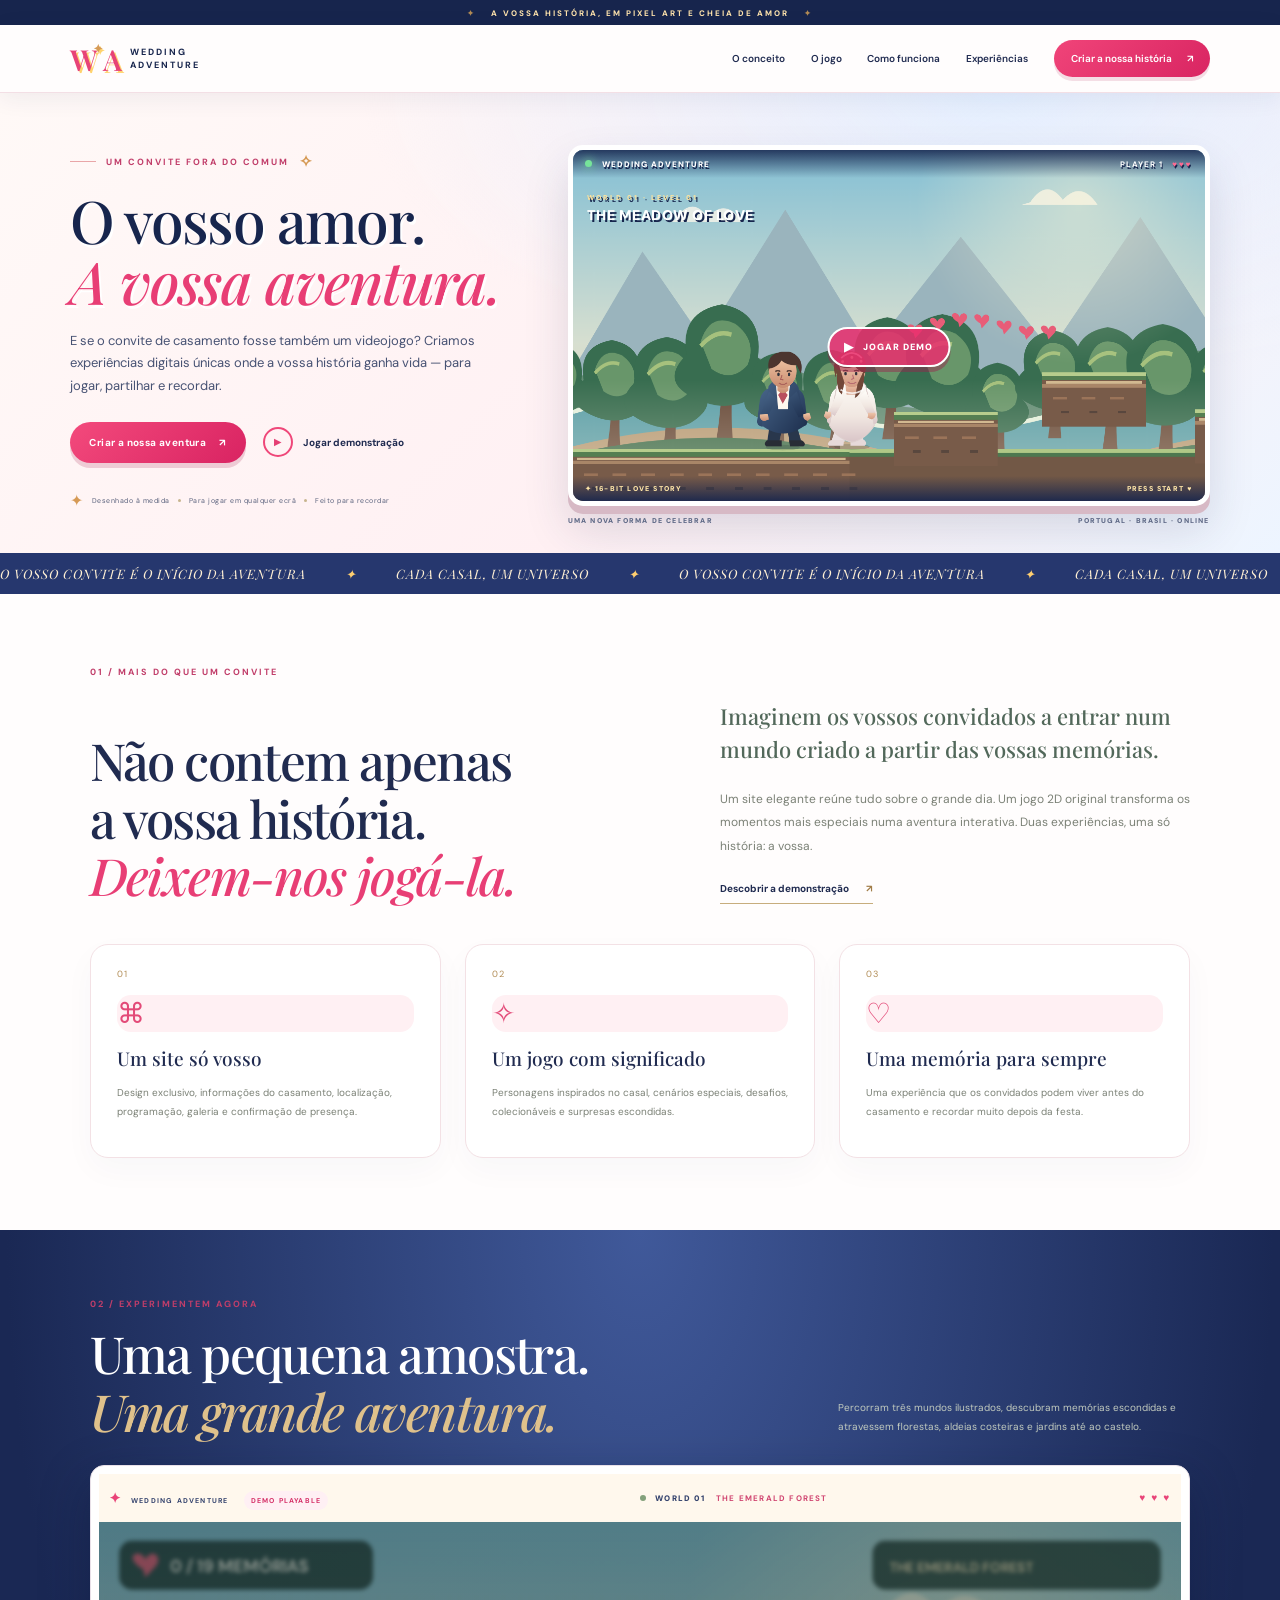
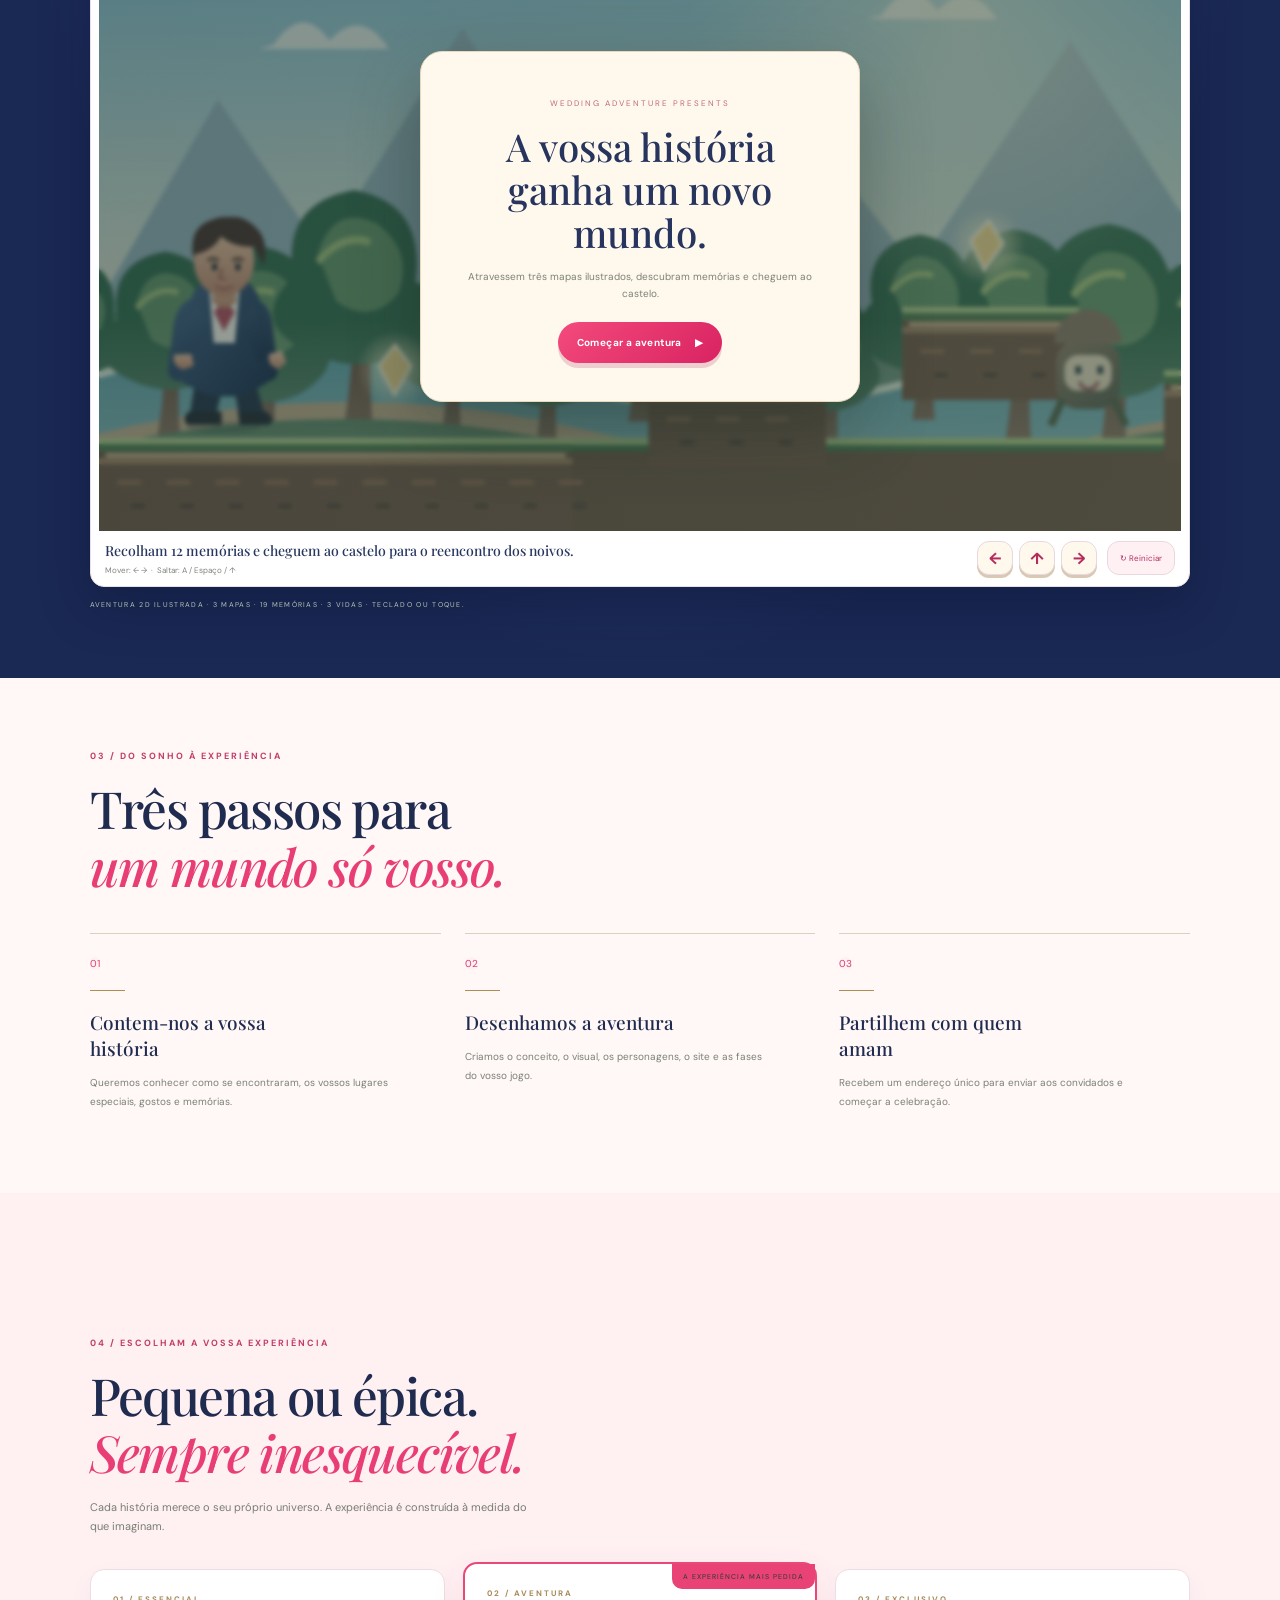
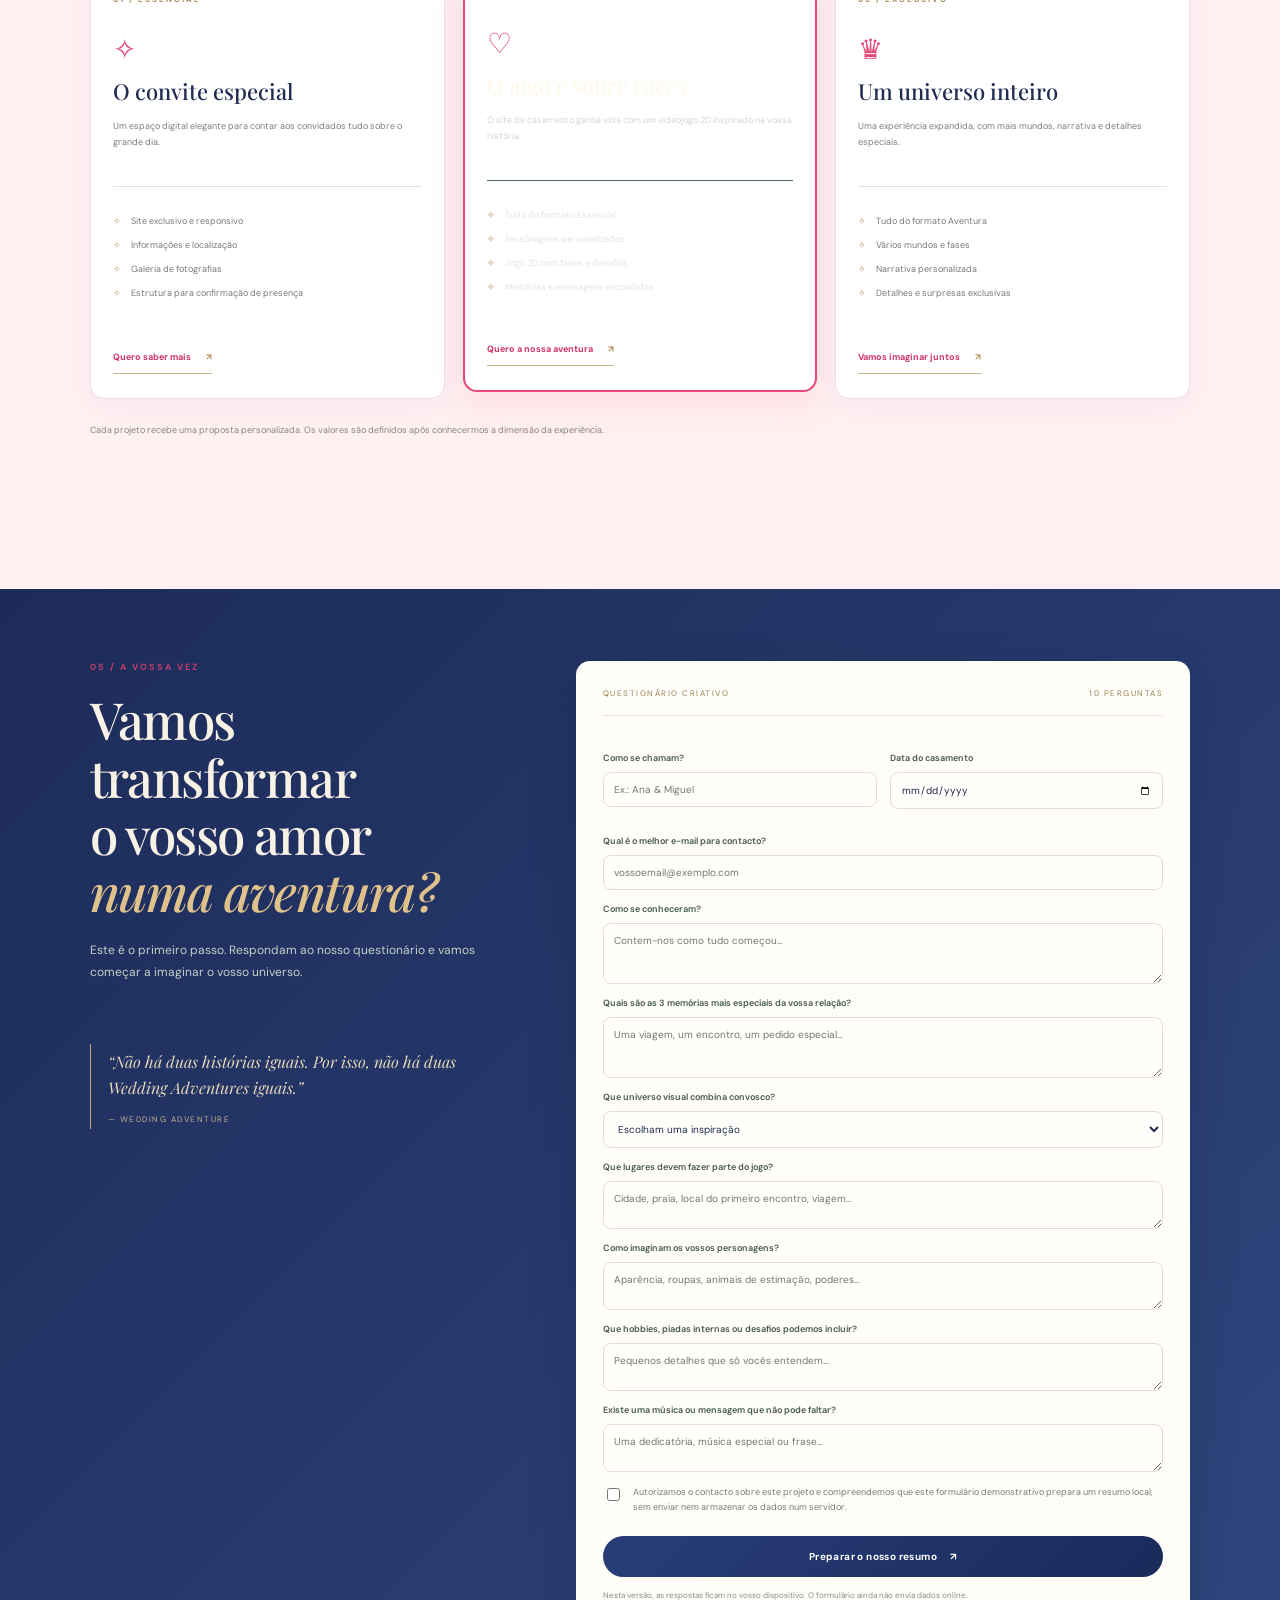
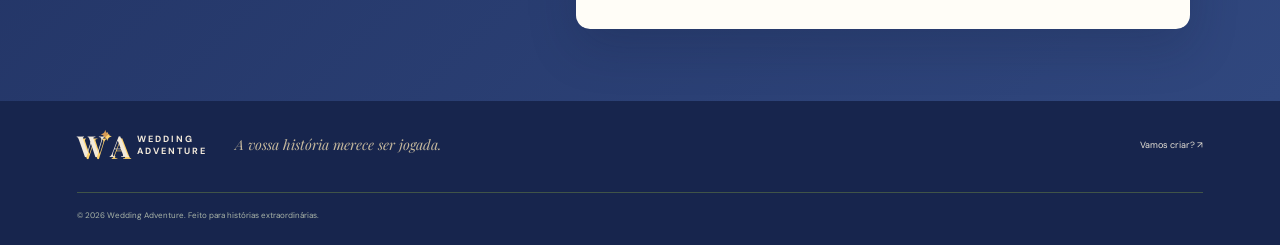
==== index.html @ 97fd6ff9 "Replace pixel demo with a new cinematic illustrated three-world platform game" ====
<!doctype html>
<html lang="pt-PT">
<head>
<meta charset="utf-8"><meta name="viewport" content="width=device-width, initial-scale=1">
<meta name="theme-color" content="#24376b">
<meta name="description" content="Wedding Adventure — sites de casamento e videojogos 2D criados a partir da vossa história.">
<title>Wedding Adventure — O amor é a maior aventura</title>
<link rel="preconnect" href="https://fonts.googleapis.com"><link rel="preconnect" href="https://fonts.gstatic.com" crossorigin>
<link href="https://fonts.googleapis.com/css2?family=DM+Sans:wght@400;500;600;700&family=Playfair+Display:ital,wght@0,500;0,600;0,700;1,500;1,600&display=swap" rel="stylesheet">
<link rel="stylesheet" href="styles.css?v=cinematic-2">
</head>
<body>
<div class="announcement"><span>✦</span> A VOSSA HISTÓRIA, EM PIXEL ART E CHEIA DE AMOR <span>✦</span></div>
<header class="site-header"><a class="brand" href="#inicio"><span class="brand-symbol">W<span>✦</span>A</span><span class="brand-name">WEDDING<br>ADVENTURE</span></a>
<button class="menu-toggle" aria-label="Abrir menu" aria-expanded="false">☰</button>
<nav class="nav"><a href="#conceito">O conceito</a><a href="#jogo">O jogo</a><a href="#experiencia">Como funciona</a><a href="#pacotes">Experiências</a><a class="nav-cta" href="#criar">Criar a nossa história <span>↗</span></a></nav></header>
<main>
<section class="hero" id="inicio">
<div class="hero-copy"><div class="eyebrow"><span class="eyebrow-line"></span> UM CONVITE FORA DO COMUM <span class="eyebrow-star">✧</span></div>
<h1>O vosso amor.<br><em>A vossa aventura.</em></h1>
<p class="hero-lead">E se o convite de casamento fosse também um videojogo? Criamos experiências digitais únicas onde a vossa história ganha vida — para jogar, partilhar e recordar.</p>
<div class="hero-actions"><a class="button button-gold" href="#criar">Criar a nossa aventura <span>↗</span></a><a class="play-link" href="#jogo"><span class="play-icon">▶</span> Jogar demonstração</a></div>
<div class="hero-proof"><span>✦</span> Desenhado à medida <i></i> Para jogar em qualquer ecrã <i></i> Feito para recordar</div></div>
<div class="hero-visual"><div class="hero-image-frame snes-frame">
<canvas id="hero-game-preview" width="1280" height="720" aria-label="Prévia animada do jogo Wedding Adventure com ilustração cinematográfica"></canvas>
<div class="preview-topbar"><span><i></i> WEDDING ADVENTURE</span><b>PLAYER 1 <strong>♥♥♥</strong></b></div>
<div class="preview-level"><small>WORLD 01 · LEVEL 01</small><strong>THE MEADOW OF LOVE</strong></div>
<a class="preview-play" href="#jogo" aria-label="Experimentar a demonstração do jogo"><span>▶</span> JOGAR DEMO</a>
<div class="preview-bottom"><span>✦ 16-BIT LOVE STORY</span><span>PRESS START ♥</span></div>
</div><div class="visual-caption"><span>UMA NOVA FORMA DE CELEBRAR</span><span>PORTUGAL · BRASIL · ONLINE</span></div></div>
</section>
<div class="marquee"><div>O VOSSO CONVITE É O INÍCIO DA AVENTURA <span>✦</span> CADA CASAL, UM UNIVERSO <span>✦</span> O VOSSO CONVITE É O INÍCIO DA AVENTURA <span>✦</span> CADA CASAL, UM UNIVERSO <span>✦</span></div></div>
<section class="intro section-wrap" id="conceito"><div class="section-kicker">01 / MAIS DO QUE UM CONVITE</div><div class="intro-grid"><h2>Não contem apenas<br>a vossa história.<br><em>Deixem-nos jogá-la.</em></h2><div><p class="large-copy">Imaginem os vossos convidados a entrar num mundo criado a partir das vossas memórias.</p><p>Um site elegante reúne tudo sobre o grande dia. Um jogo 2D original transforma os momentos mais especiais numa aventura interativa. Duas experiências, uma só história: a vossa.</p><a class="underlined-link" href="#jogo">Descobrir a demonstração <span>↗</span></a></div></div>
<div class="feature-grid"><article class="feature"><span class="feature-index">01</span><div class="feature-icon">⌘</div><h3>Um site só vosso</h3><p>Design exclusivo, informações do casamento, localização, programação, galeria e confirmação de presença.</p></article><article class="feature"><span class="feature-index">02</span><div class="feature-icon">✧</div><h3>Um jogo com significado</h3><p>Personagens inspirados no casal, cenários especiais, desafios, colecionáveis e surpresas escondidas.</p></article><article class="feature"><span class="feature-index">03</span><div class="feature-icon">♡</div><h3>Uma memória para sempre</h3><p>Uma experiência que os convidados podem viver antes do casamento e recordar muito depois da festa.</p></article></div></section>
<section class="game-section" id="jogo"><div class="game-heading"><div><div class="section-kicker section-kicker-light">02 / EXPERIMENTEM AGORA</div><h2>Uma pequena amostra.<br><em>Uma grande aventura.</em></h2></div><p>Percorram três mundos ilustrados, descubram memórias escondidas e atravessem florestas, aldeias costeiras e jardins até ao castelo.</p></div>
<div class="game-window"><div class="game-bar"><div class="game-brand"><span class="game-brand-icon">✦</span> WEDDING ADVENTURE <span class="demo-pill">DEMO PLAYABLE</span></div><div class="game-status"><span class="status-dot"></span> WORLD 01 <b id="level-name">THE MEADOW</b></div><div class="game-lives">♥ ♥ ♥</div></div>
<div class="game-stage"><canvas id="game" width="1280" height="720" aria-label="Aventura 2D ilustrada: atravesse três mapas para encontrar a noiva no castelo."></canvas><div class="game-overlay" id="game-overlay"><div class="overlay-card"><span class="overlay-kicker">WEDDING ADVENTURE PRESENTS</span><h3>A vossa história<br>começa aqui.</h3><p>Recolham as memórias. No final, há uma surpresa à espera.</p><button class="button button-gold" id="start-game">Começar a jogar <span>▶</span></button></div></div><div class="game-hud"><span>MEMÓRIAS <b id="score">0 / 12</b></span><span>✦ 3 VIDAS · 1 PONTO DE CONTROLO</span><span>WORLD 01</span></div></div>
<div class="game-toolbar"><div class="game-instructions"><strong id="game-message">Recolham 12 memórias e cheguem ao castelo para o reencontro dos noivos.</strong><small>Mover: ← → &nbsp;·&nbsp; Saltar: A / Espaço / ↑</small></div><div class="mobile-controls"><button data-key="left" aria-label="Esquerda">←</button><button data-key="jump" aria-label="Saltar">↑</button><button data-key="right" aria-label="Direita">→</button></div><button class="restart-button" id="reset-game">↻ Reiniciar</button></div></div><p class="game-note">AVENTURA 2D ILUSTRADA · 3 MAPAS · 19 MEMÓRIAS · 3 VIDAS · TECLADO OU TOQUE.</p></section>
<section class="process section-wrap" id="experiencia"><div class="section-kicker">03 / DO SONHO À EXPERIÊNCIA</div><h2>Três passos para<br><em>um mundo só vosso.</em></h2><div class="steps"><article><span>01</span><div class="step-line"></div><h3>Contem-nos a vossa história</h3><p>Queremos conhecer como se encontraram, os vossos lugares especiais, gostos e memórias.</p></article><article><span>02</span><div class="step-line"></div><h3>Desenhamos a aventura</h3><p>Criamos o conceito, o visual, os personagens, o site e as fases do vosso jogo.</p></article><article><span>03</span><div class="step-line"></div><h3>Partilhem com quem amam</h3><p>Recebem um endereço único para enviar aos convidados e começar a celebração.</p></article></div></section>
<section class="pricing" id="pacotes"><div class="section-wrap"><div class="section-kicker">04 / ESCOLHAM A VOSSA EXPERIÊNCIA</div><h2>Pequena ou épica.<br><em>Sempre inesquecível.</em></h2><p class="pricing-intro">Cada história merece o seu próprio universo. A experiência é construída à medida do que imaginam.</p><div class="price-grid"><article class="price-card"><span class="price-label">01 / ESSENCIAL</span><div class="price-symbol">✧</div><h3>O convite especial</h3><p>Um espaço digital elegante para contar aos convidados tudo sobre o grande dia.</p><ul><li>Site exclusivo e responsivo</li><li>Informações e localização</li><li>Galeria de fotografias</li><li>Estrutura para confirmação de presença</li></ul><a href="#criar" class="price-link">Quero saber mais <span>↗</span></a></article><article class="price-card price-featured"><span class="featured-ribbon">A EXPERIÊNCIA MAIS PEDIDA</span><span class="price-label">02 / AVENTURA</span><div class="price-symbol">♡</div><h3>O jogo é sobre vocês</h3><p>O site de casamento ganha vida com um videojogo 2D inspirado na vossa história.</p><ul><li>Tudo do formato Essencial</li><li>Personagens personalizados</li><li>Jogo 2D com fases e desafios</li><li>Memórias e mensagens escondidas</li></ul><a href="#criar" class="price-link">Quero a nossa aventura <span>↗</span></a></article><article class="price-card"><span class="price-label">03 / EXCLUSIVO</span><div class="price-symbol">♛</div><h3>Um universo inteiro</h3><p>Uma experiência expandida, com mais mundos, narrativa e detalhes especiais.</p><ul><li>Tudo do formato Aventura</li><li>Vários mundos e fases</li><li>Narrativa personalizada</li><li>Detalhes e surpresas exclusivas</li></ul><a href="#criar" class="price-link">Vamos imaginar juntos <span>↗</span></a></article></div><p class="price-disclaimer">Cada projeto recebe uma proposta personalizada. Os valores são definidos após conhecermos a dimensão da experiência.</p></div></section>
<section class="form-section" id="criar"><div class="form-layout"><div class="form-aside"><div class="section-kicker section-kicker-light">05 / A VOSSA VEZ</div><h2>Vamos transformar<br>o vosso amor <em>numa aventura?</em></h2><p>Este é o primeiro passo. Respondam ao nosso questionário e vamos começar a imaginar o vosso universo.</p><div class="aside-quote">“Não há duas histórias iguais. Por isso, não há duas Wedding Adventures iguais.”<span>— WEDDING ADVENTURE</span></div></div>
<form id="couple-form" class="couple-form"><div class="form-progress"><span>QUESTIONÁRIO CRIATIVO</span><span>10 PERGUNTAS</span></div>
<div class="field-row"><label>Como se chamam? <input name="names" required placeholder="Ex.: Ana & Miguel"></label><label>Data do casamento <input name="date" type="date"></label></div>
<label>Qual é o melhor e-mail para contacto? <input name="email" type="email" required placeholder="vossoemail@exemplo.com"></label>
<label>Como se conheceram? <textarea name="meet" rows="3" placeholder="Contem-nos como tudo começou…"></textarea></label>
<label>Quais são as 3 memórias mais especiais da vossa relação? <textarea name="memories" rows="3" placeholder="Uma viagem, um encontro, um pedido especial…"></textarea></label>
<label>Que universo visual combina convosco? <select name="style"><option value="">Escolham uma inspiração</option><option>Fantasia e conto de fadas</option><option>Aventura clássica em 2D</option><option>Romântico e delicado</option><option>Pixel art retro</option><option>Divertido e descontraído</option><option>Minimalista e moderno</option><option>Surpreendam-nos!</option></select></label>
<label>Que lugares devem fazer parte do jogo? <textarea name="places" rows="2" placeholder="Cidade, praia, local do primeiro encontro, viagem…"></textarea></label>
<label>Como imaginam os vossos personagens? <textarea name="characters" rows="2" placeholder="Aparência, roupas, animais de estimação, poderes…"></textarea></label>
<label>Que hobbies, piadas internas ou desafios podemos incluir? <textarea name="challenges" rows="2" placeholder="Pequenos detalhes que só vocês entendem…"></textarea></label>
<label>Existe uma música ou mensagem que não pode faltar? <textarea name="music" rows="2" placeholder="Uma dedicatória, música especial ou frase…"></textarea></label>
<label class="consent"><input type="checkbox" name="consent" required><span>Autorizamos o contacto sobre este projeto e compreendemos que este formulário demonstrativo prepara um resumo local, sem enviar nem armazenar os dados num servidor.</span></label>
<button class="button button-dark submit-button" type="submit">Preparar o nosso resumo <span>↗</span></button><p class="form-note">Nesta versão, as respostas ficam no vosso dispositivo. O formulário ainda não envia dados online.</p><div id="form-result" class="form-result" hidden aria-live="polite"></div></form></div></section>
</main>
<footer><a class="brand footer-brand" href="#inicio"><span class="brand-symbol">W<span>✦</span>A</span><span class="brand-name">WEDDING<br>ADVENTURE</span></a><p>A vossa história merece ser jogada.</p><a href="#criar">Vamos criar? ↗</a><small>© <span id="year"></span> Wedding Adventure. Feito para histórias extraordinárias.</small></footer>
<script src="script.js?v=cinematic-2"></script>
</body></html>
---- styles.css ----
:root{--night:#172b26;--forest:#244137;--forest2:#355747;--cream:#f5f0e6;--paper:#fffdf7;--gold:#d8b77d;--gold2:#b99154;--sage:#aab99e;--rose:#c8877c;--ink:#263b32;--muted:#7e8579;--line:#e5ddce}*{box-sizing:border-box}html{scroll-behavior:smooth;scroll-padding-top:90px}body{margin:0;background:var(--cream);color:var(--ink);font-family:"DM Sans",sans-serif}a{color:inherit;text-decoration:none}button,input,textarea,select{font:inherit}.announcement{height:28px;background:var(--night);color:#d9c59e;display:flex;align-items:center;justify-content:center;gap:15px;font-size:8px;letter-spacing:2px}.announcement span{color:#b38c55}.site-header{height:82px;padding:0 7vw;display:flex;align-items:center;justify-content:space-between;background:var(--paper);position:sticky;top:0;z-index:20;border-bottom:1px solid #eae3d7}.brand{display:flex;align-items:center;gap:12px}.brand-symbol{font:600 29px "Playfair Display",serif;letter-spacing:-4px;color:var(--forest)}.brand-symbol span{font-size:12px;color:var(--gold2);vertical-align:top;letter-spacing:0}.brand-name{font-size:9px;line-height:1.35;letter-spacing:2px;font-weight:700}.nav{display:flex;align-items:center;gap:32px;font-size:11px;font-weight:600}.nav>a:not(.nav-cta):hover{color:var(--gold2)}.nav-cta{background:var(--forest);color:#fff;padding:14px 18px}.nav-cta span,.button span{margin-left:13px}.menu-toggle{display:none;background:none;border:0;font-size:24px;color:var(--forest)}.hero{min-height:640px;padding:74px 7vw 35px;display:grid;grid-template-columns:.92fr 1.08fr;gap:5vw;align-items:center;overflow:hidden;background:radial-gradient(ellipse at 0 0,#fffdf8 0,transparent 60%),var(--cream)}.hero-copy{max-width:570px;position:relative;z-index:2}.eyebrow,.section-kicker{font-size:9px;font-weight:700;letter-spacing:2px;color:#98794e}.eyebrow{display:flex;align-items:center;gap:10px}.eyebrow-line{width:26px;height:1px;background:var(--gold2)}.eyebrow-star{font-size:16px;color:var(--gold2)}h1,h2,h3,p{margin-top:0}h1,h2{font-family:"Playfair Display",serif;font-weight:500;letter-spacing:-1.6px}h1{font-size:clamp(48px,5.3vw,76px);line-height:1.04;margin:25px 0}h1 em,h2 em{color:var(--gold2);font-weight:500} .hero-lead{font-size:14px;line-height:1.95;color:#71796f;max-width:455px}.hero-actions{display:flex;align-items:center;gap:25px;margin-top:33px}.button{display:inline-flex;align-items:center;justify-content:center;padding:16px 22px;border:0;cursor:pointer;font-size:10px;font-weight:700;letter-spacing:.4px;transition:transform .2s,background .2s}.button:hover{transform:translateY(-2px)}.button-gold{background:var(--gold);color:#25382e}.button-gold:hover{background:#e4c992}.button-dark{background:var(--forest);color:#fff}.play-link{display:flex;align-items:center;gap:10px;font-size:10px;font-weight:700}.play-icon{width:30px;height:30px;border:1px solid #c8b58f;border-radius:50%;display:grid;place-items:center;color:#98794e;font-size:9px}.hero-proof{display:flex;align-items:center;gap:11px;margin-top:55px;font-size:8px;letter-spacing:.5px;color:#81867a}.hero-proof>span{color:var(--gold2);font-size:16px}.hero-proof i{height:3px;width:3px;border-radius:50%;background:#c7b58e}.hero-visual{min-width:0}.hero-image-frame{height:455px;position:relative;overflow:hidden;background:#d9e2d3;box-shadow:0 25px 65px #263b321b}.hero-scene-sky{position:absolute;inset:0;background:linear-gradient(180deg,#a9c4bd 0%,#d5d9c1 54%,#e5cba5 100%)}.hero-moon{position:absolute;right:16%;top:11%;width:78px;height:78px;border-radius:50%;background:#f6e3b9;box-shadow:0 0 55px #f8e9c5aa}.hero-cloud{position:absolute;width:100px;height:24px;border-radius:30px;background:#fff8e8;opacity:.72}.hero-cloud:before,.hero-cloud:after{content:"";position:absolute;border-radius:50%;background:inherit}.hero-cloud:before{width:39px;height:39px;left:15px;top:-17px}.hero-cloud:after{width:31px;height:31px;right:15px;top:-12px}.cloud-a{left:13%;top:24%}.cloud-b{right:12%;top:37%;transform:scale(.7)}.hero-mountain{position:absolute;bottom:0;width:120%;border-radius:50% 50% 0 0}.mountain-a{height:57%;left:-19%;background:#8ea993;transform:rotate(-8deg);bottom:6%}.mountain-b{height:47%;right:-28%;background:#547b69;transform:rotate(8deg);bottom:-2%}.hero-castle{position:absolute;bottom:30%;left:64%;width:150px;height:170px;z-index:2}.castle-main{position:absolute;bottom:0;left:22px;width:108px;height:91px;background:#f1dfbd;border:5px solid #c8ae83;border-bottom:0}.castle-main:before{content:"";position:absolute;top:-31px;left:-7px;border-left:56px solid transparent;border-right:56px solid transparent;border-bottom:32px solid #a96f67}.castle-main:after{content:"";position:absolute;bottom:0;left:38px;width:25px;height:47px;border-radius:15px 15px 0 0;background:#795e50}.castle-tower{position:absolute;bottom:84px;width:37px;height:85px;background:#f2e2c4;border:4px solid #c8ae83;border-bottom:0}.castle-tower:before{content:"";position:absolute;top:-25px;left:-5px;border-left:20px solid transparent;border-right:20px solid transparent;border-bottom:25px solid #ad766d}.tower-a{left:9px}.tower-b{right:4px;height:103px}.castle-flag{position:absolute;z-index:3;top:-26px;right:14px;color:#a96f67;font-size:19px}.hero-bridge{position:absolute;bottom:-12%;left:8%;width:120%;height:28%;background:#d9c49f;border-radius:50%;transform:rotate(-10deg);z-index:3}.hero-avatar{position:absolute;z-index:4;bottom:14%;left:24%;width:31px;height:65px;animation:avatarBob 2.6s ease-in-out infinite}.hero-avatar.avatar-b{left:31%;bottom:15%;animation-delay:.4s}.avatar-head{position:absolute;top:0;left:5px;width:22px;height:24px;border-radius:50%;background:#dba982;box-shadow:0 -7px 0 -1px #533e36}.avatar-body{position:absolute;bottom:0;left:0;width:31px;height:43px;border-radius:13px 13px 3px 3px;background:#f1e5d1;box-shadow:inset 0 -8px #c5a47b}.avatar-b .avatar-body{background:#334c43;box-shadow:inset 0 -8px #24382f}.avatar-b .avatar-head{box-shadow:0 -8px 0 -1px #4a3028}.hero-visual-label{position:absolute;z-index:5;bottom:22px;left:25px;color:#fff;display:flex;flex-direction:column;gap:6px;text-shadow:0 2px 8px #20382d88}.hero-visual-label small{font-size:8px;letter-spacing:2px;color:#f0d7a7}.hero-visual-label strong{font:500 25px "Playfair Display",serif}.hero-visual-label span{font-size:9px;color:#f4efe2}.floating-tag{position:absolute;z-index:6;background:#fffaf0;color:#435b4b;padding:10px 13px;font-size:8px;font-weight:700;letter-spacing:1px;box-shadow:0 6px 22px #20382d20}.tag-one{top:20px;left:20px;transform:rotate(-4deg)}.tag-two{right:18px;bottom:29%;transform:rotate(4deg)}.visual-caption{display:flex;justify-content:space-between;margin-top:14px;font-size:8px;letter-spacing:1.4px;color:#8b8e80}.marquee{background:var(--forest);color:#e8d7b5;overflow:hidden;white-space:nowrap;padding:17px 0;font:italic 15px "Playfair Display",serif;letter-spacing:1px}.marquee div{min-width:max-content;animation:marquee 35s linear infinite}.marquee span{padding:0 35px;color:var(--gold)}@keyframes marquee{to{transform:translateX(-35%)}}@keyframes avatarBob{50%{transform:translateY(-5px)}}.section-wrap{padding:105px 9vw}.intro{background:var(--paper)}.intro-grid{display:grid;grid-template-columns:1fr .85fr;gap:8vw;align-items:end;margin:28px 0 65px}.intro h2,.process h2,.pricing h2,.game-heading h2,.form-aside h2{font-size:clamp(40px,4.6vw,60px);line-height:1.12;margin:0}.large-copy{font:500 22px/1.5 "Playfair Display",serif;color:#52685a}.intro-grid p:not(.large-copy){font-size:12px;line-height:1.95;color:#7b8176}.underlined-link{display:inline-block;margin-top:12px;padding-bottom:8px;border-bottom:1px solid #c7ad7d;font-size:10px;font-weight:700}.underlined-link span{margin-left:15px;color:#a17d48}.feature-grid{display:grid;grid-template-columns:repeat(3,1fr);gap:35px}.feature{border-top:1px solid var(--line);padding:20px 15px 0 0}.feature-index{font-size:9px;color:#b18c55;letter-spacing:1px}.feature-icon{font-size:28px;color:#b18c55;margin:22px 0}.feature h3,.steps h3{font:500 22px "Playfair Display",serif;margin-bottom:12px}.feature p,.steps p{font-size:11px;line-height:1.9;color:#7b8176;max-width:300px}.game-section{padding:100px 8vw;background:radial-gradient(ellipse at 50% 0,#345849 0%,#1c352d 62%,#172b26 100%);color:#f8f1e5}.section-kicker-light{color:#d2b77f}.game-heading{display:flex;justify-content:space-between;align-items:end;margin-bottom:37px}.game-heading h2{margin-top:22px}.game-heading h2 em,.form-aside h2 em{color:#dfc18b}.game-heading>p{width:32%;font-size:11px;line-height:1.9;color:#c1cabe;margin:0 0 4px}.game-window{background:#f9f4e9;padding:12px;box-shadow:0 25px 80px #07150f88}.game-bar{height:37px;display:flex;align-items:center;justify-content:space-between;padding:0 10px;color:#536457;font-size:8px;letter-spacing:1.2px}.game-brand{font-weight:700}.game-brand-icon{color:#b58d4f;font-size:14px;margin-right:6px}.demo-pill{margin-left:12px;background:#e7eadf;padding:5px 7px;color:#76846f;font-size:7px}.game-status{font-size:8px}.game-status b{margin-left:8px;color:#9b7a4c}.status-dot{display:inline-block;width:6px;height:6px;background:#83a17b;border-radius:50%;margin-right:6px}.game-lives{color:#b87371;letter-spacing:3px}.game-stage{position:relative;background:#b9d0c4;overflow:hidden}.game-stage canvas{display:block;width:100%;height:auto;aspect-ratio:960/500;image-rendering:auto}.game-overlay{position:absolute;inset:0;display:grid;place-items:center;background:#142b25a6;transition:opacity .35s,visibility .35s}.game-overlay.hidden{opacity:0;visibility:hidden;pointer-events:none}.overlay-card{width:min(360px,86%);padding:30px 25px;background:#fff9ed;color:var(--ink);text-align:center;box-shadow:0 20px 50px #0a2018aa}.overlay-kicker{font-size:8px;letter-spacing:2px;color:#9b7a4c}.overlay-card h3{font:500 34px/1.1 "Playfair Display",serif;margin:14px 0}.overlay-card p{font-size:10px;line-height:1.7;color:#7c8278}.overlay-card .button{margin-top:10px}.game-hud{height:32px;display:flex;align-items:center;justify-content:space-between;padding:0 10px;color:#718071;font-size:7px;letter-spacing:1.2px}.game-hud b{color:#a57d49;margin-left:7px}.game-toolbar{display:flex;align-items:center;gap:15px;padding:15px 8px 4px;color:var(--ink)}.game-instructions{display:flex;flex-direction:column;gap:5px;margin-right:auto}.game-instructions strong{font:500 15px "Playfair Display",serif}.game-instructions small{font-size:9px;color:#7d8579}.mobile-controls{display:flex;gap:6px}.mobile-controls button,.restart-button{height:35px;min-width:38px;border:1px solid #dcd3c2;background:transparent;color:#365345;cursor:pointer;font-size:16px;touch-action:none}.mobile-controls button:active{background:#e5dfd1}.restart-button{padding:0 12px;font-size:9px}.game-note{font-size:8px;letter-spacing:1.3px;color:#b6c3b6;margin:17px 0 0}.process{background:var(--cream)}.process h2,.pricing h2{margin:24px 0 58px}.steps{display:grid;grid-template-columns:repeat(3,1fr);gap:40px}.steps article{border-top:1px solid #d9d0c1;padding-top:17px}.steps article>span{font-size:10px;color:#b18c55}.step-line{height:1px;width:35px;background:#b18c55;margin:18px 0}.steps h3{max-width:240px}.pricing{background:#ebe5d9;padding:100px 0}.pricing-intro{font-size:12px;line-height:1.8;color:#777e73;max-width:440px;margin:-34px 0 42px}.price-grid{display:grid;grid-template-columns:repeat(3,1fr);gap:14px}.price-card{background:#fffdf7;padding:30px 26px;min-height:405px;display:flex;flex-direction:column;position:relative}.price-featured{background:#29473a;color:#fff8eb;transform:translateY(-9px);box-shadow:0 16px 35px #243b3022}.featured-ribbon{position:absolute;right:0;top:0;background:var(--gold);color:#293c31;padding:8px 11px;font-size:7px;letter-spacing:1px}.price-label{font-size:8px;letter-spacing:2px;color:#a78a59;font-weight:700}.price-symbol{font:28px "Playfair Display",serif;color:#b18c55;margin:25px 0 10px}.price-card h3{font:500 25px "Playfair Display",serif;margin:0 0 12px}.price-card>p{font-size:10px;line-height:1.8;color:#7b8176;min-height:54px}.price-featured>p{color:#d0d8cd}.price-card ul{list-style:none;padding:16px 0;margin:5px 0 22px;border-top:1px solid #e6e0d5}.price-featured ul{border-color:#50685a}.price-card li{font-size:10px;color:#747d72;margin:12px 0}.price-featured li{color:#e0e6dc}.price-card li:before{content:"✧";color:#b18c55;margin-right:10px}.price-link{margin-top:auto;padding-bottom:10px;border-bottom:1px solid #c8b48f;font-size:9px;font-weight:700;align-self:flex-start}.price-link span{margin-left:13px;color:#b18c55}.price-disclaimer{font-size:9px;color:#83877c;margin-top:25px}.form-section{background:#29473a;padding:100px 8vw}.form-layout{max-width:1120px;margin:auto;display:grid;grid-template-columns:.8fr 1.2fr;gap:8vw;align-items:start}.form-aside{color:#f8f1e5;position:sticky;top:115px}.form-aside h2{font-size:clamp(39px,4vw,53px);margin:25px 0}.form-aside>p{font-size:12px;line-height:1.9;color:#c6d0c5}.aside-quote{margin-top:60px;border-left:1px solid #c4a36d;padding:5px 0 5px 17px;font:italic 16px/1.6 "Playfair Display",serif;color:#e4d7bc}.aside-quote span{display:block;font:8px "DM Sans",sans-serif;letter-spacing:1.5px;margin-top:14px;color:#c5b38f}.couple-form{background:#fffdf7;padding:35px;color:var(--ink)}.form-progress{display:flex;justify-content:space-between;border-bottom:1px solid var(--line);padding-bottom:17px;margin-bottom:23px;color:#9a8056;font-size:8px;letter-spacing:1.5px}.couple-form label{display:block;font-size:10px;font-weight:600;margin:16px 0;color:#46594b}.field-row{display:grid;grid-template-columns:1fr 1fr;gap:13px}.couple-form input:not([type=checkbox]),.couple-form textarea,.couple-form select{display:block;width:100%;margin-top:8px;border:1px solid #e4ddcf;background:#fffefa;padding:12px;font:11px "DM Sans",sans-serif;color:var(--ink);outline:none;border-radius:0}.couple-form input:focus,.couple-form textarea:focus,.couple-form select:focus{border-color:#b49a6b}.couple-form textarea{resize:vertical}.consent{display:flex!important;gap:10px;align-items:flex-start;font-weight:400!important;line-height:1.6}.consent input{margin-top:3px;accent-color:var(--forest)}.consent span{font-size:9px;color:#777e73}.submit-button{width:100%;margin-top:9px}.form-note{font-size:8px;line-height:1.6;color:#898e82;margin:12px 0 0}.form-result{margin-top:16px;padding:14px;background:#e9efe6;font-size:11px;line-height:1.7}.form-result button{margin-top:10px;border:0;background:var(--forest);color:white;padding:10px 14px;cursor:pointer}footer{background:#172b26;color:#e9e4d8;padding:32px 7vw;display:flex;align-items:center;gap:28px;flex-wrap:wrap}.footer-brand .brand-symbol,.footer-brand .brand-name{color:#f3eadb}footer p{font:italic 14px "Playfair Display",serif;margin:0 auto 0 0;color:#c6b99e}footer>a:not(.brand){font-size:9px}footer small{width:100%;border-top:1px solid #405448;padding-top:17px;font-size:8px;color:#aab5a8}
@media(max-width:850px){.site-header{padding:0 6vw}.menu-toggle{display:block}.nav{display:none;position:absolute;top:82px;left:0;right:0;background:var(--paper);padding:23px 6vw;flex-direction:column;align-items:stretch;gap:20px;border-bottom:1px solid var(--line)}.nav.open{display:flex}.nav-cta{text-align:center}.hero{grid-template-columns:1fr;padding:58px 6vw 35px;gap:38px}.hero-copy{max-width:680px}.hero-visual{max-width:720px;width:100%;margin:auto}.hero-image-frame{height:400px}.hero-proof{margin-top:35px}.section-wrap{padding:78px 7vw}.intro-grid{grid-template-columns:1fr;gap:20px;margin-bottom:42px}.game-section{padding:78px 6vw}.game-heading{display:block}.game-heading>p{width:auto;max-width:470px;margin-top:22px}.steps{gap:22px}.price-grid{grid-template-columns:1fr;gap:14px}.price-card{min-height:0}.price-featured{transform:none}.form-section{padding:78px 6vw}.form-layout{grid-template-columns:1fr;gap:35px}.form-aside{position:static}.aside-quote{margin-top:30px}}
@media(max-width:540px){.announcement{font-size:7px;letter-spacing:1px}.site-header{height:70px}.nav{top:70px}.hero{padding-top:48px}.hero h1{font-size:48px}.hero-image-frame{height:315px}.hero-proof{flex-wrap:wrap;line-height:1.7}.visual-caption{font-size:7px;letter-spacing:.8px}.section-wrap{padding:68px 7vw}.feature-grid,.steps{grid-template-columns:1fr;gap:25px}.feature{padding-bottom:8px}.feature-icon{margin:14px 0}.game-section{padding:65px 4vw}.game-heading h2{font-size:39px}.game-window{padding:7px}.game-bar{padding:0 4px;font-size:6px}.demo-pill{margin-left:4px}.game-status{font-size:6px}.game-hud{font-size:5px;padding:0 4px}.game-toolbar{flex-wrap:wrap;padding:12px 5px 3px}.game-instructions{width:100%}.mobile-controls{margin-right:auto}.game-note{font-size:7px;line-height:1.7}.field-row{grid-template-columns:1fr;gap:0}.couple-form{padding:21px}.form-aside h2{font-size:40px}footer{padding:28px 6vw;gap:16px}footer p{width:100%;order:3}footer small{order:4}}
@media(prefers-reduced-motion:reduce){html{scroll-behavior:auto}*,*:before,*:after{animation:none!important;transition:none!important}}

/* Wedding Adventure — Romantic Pixel redesign */
:root{--night:#17254d;--forest:#24376b;--forest2:#38528d;--cream:#fff6f4;--paper:#fffdfd;--gold:#ffd36e;--gold2:#e49a48;--sage:#a9d9d0;--rose:#ed4777;--ink:#202b50;--muted:#747b98;--line:#f0dce2}
body{background:#fff8f7;color:var(--ink)}
.announcement{background:#202c58;color:#ffe4ad}
.site-header{background:#fffdfd;border-bottom:1px solid #f4dfe5;box-shadow:0 5px 24px #28345a0b}
.brand-symbol{color:#24376b;text-shadow:2px 2px 0 #ffd36e}
.nav{gap:clamp(14px,2.4vw,32px)}
.nav-cta{background:linear-gradient(135deg,#f04479,#d92562);border-radius:999px;padding:14px 22px;box-shadow:0 6px 0 #a91d4d30}
.hero{background:linear-gradient(135deg,#fff8f6 0%,#fff1f1 48%,#edf5ff 100%);padding-top:65px}
h1 em,h2 em{color:#e13c73}
.eyebrow,.section-kicker{color:#c16b76}
.eyebrow-line{background:#e9a6a8}
.button-gold{background:linear-gradient(135deg,#ffdc79,#ffc45b);color:#28345e;border-radius:999px;box-shadow:0 6px 0 #c78c4738}
.button-gold:hover{background:linear-gradient(135deg,#ffe79a,#ffca68)}
.button-dark{background:linear-gradient(135deg,#293d78,#192b5b);border-radius:999px}
.hero-image-frame{border:5px solid #fff;border-radius:24px;box-shadow:0 24px 60px #34436b25;image-rendering:pixelated}
.hero-scene-sky{background:linear-gradient(180deg,#83b9f4 0%,#e8b6d1 54%,#ffda9b 100%)}
.hero-moon{background:#fff1b9;box-shadow:0 0 0 8px #fff1b933,0 0 55px #fff1b9}
.hero-mountain.mountain-a{background:#83a8c9}
.hero-mountain.mountain-b{background:#507c83}
.hero-bridge{background:#c9a77d;border:5px solid #f0d6ae;box-shadow:inset 0 8px #e9c99a}
.hero-castle .castle-main,.hero-castle .castle-tower{background:#f6dfc4;border-color:#c39b83}
.hero-castle .castle-main:before,.hero-castle .castle-tower:before{border-bottom-color:#a95f78}
.hero-avatar{image-rendering:pixelated;filter:drop-shadow(3px 3px 0 #27365b55)}
.hero-avatar .avatar-head{border-radius:5px;background:#e7aa82;box-shadow:-4px -6px 0 #5b392f,4px -5px 0 #5b392f}
.hero-avatar .avatar-body{border-radius:2px;background:#e84a77;box-shadow:inset 0 -8px #b72c5b}
.hero-avatar.avatar-b .avatar-body{background:#314d91;box-shadow:inset 0 -8px #20376f}
.hero-visual-label{background:linear-gradient(90deg,#1c2e5ccc,transparent);left:0;right:0;bottom:0;padding:24px 26px;text-shadow:none}
.hero-visual-label small{color:#ffe19a}
.floating-tag{border:2px solid #fff;border-radius:999px;box-shadow:0 6px 18px #24365a22;color:#26355e}
.marquee{background:#26376e;color:#fff0d4}
.marquee span{color:#ffcf70}
.feature{background:#fff;border:1px solid #f3e1e5;border-radius:18px;padding:26px;box-shadow:0 12px 32px #26355e08}
.feature-icon{color:#e34a78;background:#fff0f3;border-radius:14px}
.game-section{background:radial-gradient(ellipse at 50% 0,#40599a,#1a2854 70%);color:#fff}
.game-window{border:4px solid #fff;border-radius:20px;background:#fff;box-shadow:0 25px 65px #0b153b80;overflow:hidden}
.game-bar{background:#fff;color:#26345e}
.game-brand-icon{color:#e74377}
.demo-pill{background:#fff0f4;color:#d52f67;border-radius:999px}
.game-stage{background:#8bbdf1}
#game{image-rendering:pixelated}
.game-overlay{background:#17254d80}
.overlay-card{border:3px solid #fff;border-radius:16px;background:#fff9ee;color:#26345e;box-shadow:0 10px 0 #d8b77d}
.overlay-kicker{color:#c06b76}
.game-hud{color:#26345e}
.game-toolbar{color:#26345e}
.mobile-controls button,.restart-button{border-radius:10px;border:1px solid #ead6df;background:#fff0f4;color:#b52d5d}
.process{background:#fff8f6}
.steps article>span{background:#fff0f4;color:#d83d70;border-radius:12px}
.price-grid{gap:18px}
.price-card{background:#fff;border:1px solid #f0dce2;border-radius:18px;box-shadow:0 12px 35px #27365b0a}
.price-featured{border:2px solid #e94879;box-shadow:0 18px 45px #e948791b}
.featured-ribbon{background:#e94276;border-radius:0 0 10px 10px}
.price-symbol{color:#e34878}
.price-link{color:#cf3568}
.pricing{background:#fff1f2}
.form-section{background:linear-gradient(135deg,#1c2b59,#30477e)}
.couple-form{border-radius:20px;box-shadow:0 22px 55px #111c3c45}
.couple-form input:not([type=checkbox]),.couple-form textarea,.couple-form select{border-radius:10px}
.form-result{border-radius:12px}
footer{background:#18264f}
@keyframes pixelFloat{0%,100%{transform:translateY(0)}50%{transform:translateY(-5px)}}
.hero-avatar{animation:pixelFloat 2.4s steps(3,end) infinite}
@media(max-width:850px){.nav{background:#fffdfd}.hero-image-frame{border-radius:18px}}
@media(max-width:540px){.hero-image-frame{border-width:3px}.game-window{border-width:2px}}

/* SNES 16-bit cover and stronger game-first visual identity */
:root{--rose:#ef4779;--pixel-ink:#17254d;--pixel-blue:#31549b;--pixel-gold:#ffd36e}
body{background:#fff8f6}
.announcement{background:#17254d;color:#ffe5ad;font-weight:800}
.site-header{background:#fffdfd;box-shadow:0 5px 25px #18264f12;border-bottom:1px solid #f3dce4}
.brand-symbol{color:#e74377;text-shadow:2px 2px 0 #ffd36e}
.brand-name{color:#17254d}
.nav-cta{background:linear-gradient(135deg,#f34a7c,#d92160);border-radius:999px;box-shadow:0 5px 0 #9c204a30}
.hero{min-height:660px;grid-template-columns:.82fr 1.18fr;gap:3.2vw;padding-top:48px;padding-bottom:48px;background:radial-gradient(ellipse at 78% 0,#e4efff 0,transparent 45%),linear-gradient(135deg,#fff8f5,#fff0f3 58%,#edf5ff)}
h1{font-size:clamp(50px,5.1vw,78px);color:#17254d;line-height:1.02;text-shadow:2px 3px 0 #ffffff}
h1 em,h2 em{color:#e83e75}
.hero-lead{font-size:15px;line-height:1.8;color:#475273}
.eyebrow,.section-kicker{color:#c13e6a}
.button-gold{background:linear-gradient(135deg,#f34a7c,#d92362);color:white;border-radius:999px;box-shadow:0 6px 0 #a51e4c38;padding:17px 24px}
.button-gold:hover{background:linear-gradient(135deg,#ff6690,#e62c6c)}
.play-icon{border:2px solid #ef4779;color:#e53e73}
.hero-proof{color:#59617c;margin-top:35px}
.snes-frame{height:auto!important;aspect-ratio:16/9;border:6px solid #fff;border-radius:18px!important;background:#1c2d5a;box-shadow:0 22px 0 #d7b9c5,0 32px 65px #24365b35;overflow:hidden;isolation:isolate}
#hero-game-preview{display:block;width:100%;height:100%;object-fit:cover;image-rendering:pixelated;image-rendering:crisp-edges}
.preview-topbar{position:absolute;top:0;left:0;right:0;display:flex;justify-content:space-between;align-items:center;padding:12px 15px;background:linear-gradient(180deg,#17254ddd,#17254d00);color:white;font:900 9px "DM Sans",sans-serif;letter-spacing:1px;text-shadow:1px 2px #17254d}
.preview-topbar i{display:inline-block;width:7px;height:7px;margin-right:7px;border-radius:50%;background:#76e49a;box-shadow:0 0 10px #76e49a}
.preview-topbar strong{color:#ff6a92;letter-spacing:2px;margin-left:6px}
.preview-level{position:absolute;top:55px;left:17px;display:grid;gap:4px;color:#fff;text-shadow:2px 2px #17254d}
.preview-level small{font-size:8px;letter-spacing:2px;color:#ffe39c;font-weight:900}
.preview-level strong{font-size:clamp(12px,1.2vw,17px);font-weight:900;letter-spacing:.5px}
.preview-play{position:absolute;left:50%;top:56%;transform:translate(-50%,-50%);display:flex;align-items:center;gap:9px;padding:12px 18px;border:2px solid #fff;border-radius:999px;background:#e92f6edb;color:white;font-size:10px;font-weight:900;letter-spacing:1px;box-shadow:0 5px 0 #9e1f4b70;transition:transform .2s,background .2s}
.preview-play:hover{transform:translate(-50%,-55%);background:#fa477f}
.preview-play span{font-size:12px}
.preview-bottom{position:absolute;bottom:0;left:0;right:0;display:flex;justify-content:space-between;padding:11px 15px;background:linear-gradient(0deg,#17254de8,transparent);color:#ffe6a8;font-size:8px;font-weight:900;letter-spacing:1.2px}
.visual-caption{font-size:8px;font-weight:900;letter-spacing:1.2px;color:#66708c;margin-top:18px}
.hero-visual{min-width:0;transform:translateY(4px)}
.game-section{background:radial-gradient(ellipse at 50% 0,#415eaa,#182650 72%);color:#fff}
.game-window{border:5px solid #fff;border-radius:17px;box-shadow:0 24px 65px #0913338a}
#game{image-rendering:pixelated;image-rendering:crisp-edges}
.game-bar{font-weight:900}
.game-brand-icon{color:#e94377}
.game-overlay{background:#17254d9c}
.overlay-card{border:4px solid #fff;border-radius:10px;box-shadow:0 8px 0 #c59d6b}
.price-featured{transform:translateY(-7px)}
@media(max-width:900px){.hero{grid-template-columns:1fr;padding:52px 6vw 38px;gap:35px}.hero-copy{max-width:680px}.hero-proof{margin-top:25px}.hero-visual{width:100%}.snes-frame{max-height:460px}}
@media(max-width:540px){.hero{padding:38px 5vw 30px;gap:27px}h1{font-size:clamp(43px,12vw,58px)}.hero-lead{font-size:13px}.snes-frame{border-width:4px;border-radius:12px!important;box-shadow:0 5px 0 #d7b9c5,0 18px 35px #24365b25}.preview-topbar{padding:7px 9px;font-size:7px}.preview-level{top:39px;left:10px}.preview-level small{font-size:6px}.preview-level strong{font-size:10px}.preview-play{padding:8px 11px;font-size:8px}.preview-bottom{padding:7px 9px;font-size:6px}.hero-proof{font-size:7px;gap:7px}}

/* Compact premium layout + crisp 16-bit game presentation */
:root{--night:#18264f;--forest:#24376b;--forest2:#38528d;--cream:#fff7f5;--paper:#fffdfd;--gold:#ffd36e;--gold2:#d69a55;--sage:#a9d9d0;--rose:#ed4777;--ink:#202b50;--muted:#747b98;--line:#f0dce2}
body{background:#fff8f7;color:#202b50}
.announcement{height:25px;background:#17254d;color:#ffe4ad;font-size:8px}
.site-header{height:68px;padding:0 5.5vw;background:#fffdfd;border-bottom:1px solid #f3dfe5}
.nav{gap:clamp(14px,2vw,27px);font-size:10px}
.nav-cta{background:linear-gradient(135deg,#f04479,#d92562);border-radius:999px;padding:12px 17px;box-shadow:0 4px 0 #a91d4d22}
.hero{min-height:0;padding:48px 5.5vw 32px;grid-template-columns:.82fr 1.18fr;gap:4vw;background:radial-gradient(ellipse at 78% 0,#e4efff 0,transparent 45%),linear-gradient(135deg,#fff9f7,#fff0f3 58%,#edf5ff)}
h1{font-size:clamp(45px,4.6vw,66px);line-height:1.03;margin:18px 0}
.hero-lead{font-size:13px;line-height:1.75;max-width:420px}
.hero-actions{gap:17px;margin-top:24px}
.button{padding:14px 19px;font-size:10px}
.button-gold{background:linear-gradient(135deg,#f34a7c,#d92362);color:#fff;border-radius:999px;box-shadow:0 5px 0 #a51e4c30}
.hero-proof{margin-top:27px;gap:8px;font-size:7px}
.snes-frame{height:auto!important;aspect-ratio:16/9;border:5px solid #fff;border-radius:15px!important;background:#17254d;box-shadow:0 8px 0 #d7b9c5,0 23px 45px #24365b27;overflow:hidden;isolation:isolate}
#hero-game-preview{display:block;width:100%;height:100%;object-fit:cover;image-rendering:pixelated;image-rendering:crisp-edges}
.preview-topbar{padding:9px 12px;font-size:8px}
.preview-level{top:43px;left:14px}
.preview-level small{font-size:7px}
.preview-level strong{font-size:clamp(11px,1.1vw,15px)}
.preview-play{padding:10px 15px;font-size:9px}
.preview-bottom{padding:8px 12px;font-size:7px}
.visual-caption{margin-top:10px;font-size:7px}
.marquee{padding:12px 0;font-size:13px}
.section-wrap{padding:72px 7vw}
.intro-grid{margin:22px 0 40px;gap:6vw}
.intro h2,.process h2,.pricing h2,.game-heading h2,.form-aside h2{font-size:clamp(36px,4vw,52px)}
.feature-grid{gap:24px}
.feature{padding-top:16px}
.feature-icon{margin:13px 0}
.feature h3,.steps h3{font-size:19px}
.feature p,.steps p{font-size:10px}
.game-section{padding:68px 7vw;background:radial-gradient(ellipse at 50% 0,#40599a,#1a2854 70%)}
.game-heading{margin-bottom:25px}
.game-heading h2{margin-top:15px}
.game-heading>p{font-size:10px}
.game-window{padding:8px;border:1px solid #e8e0e8;border-radius:14px;box-shadow:0 18px 48px #09133365}
.game-bar{height:32px;font-size:7px}
.game-stage{background:#6b9bd1;overflow:hidden}
.game-stage canvas{display:block;width:100%;height:auto;aspect-ratio:480/250;image-rendering:pixelated;image-rendering:crisp-edges}
.game-overlay{background:#17254d99}
.overlay-card{width:min(320px,88%);padding:23px 20px;border:3px solid #fff;border-radius:12px;background:#fff8ed;box-shadow:0 7px 0 #d6b77c}
.overlay-card h3{font-size:29px}
.game-hud{height:26px;font-size:7px}
.game-toolbar{padding:10px 6px 3px;gap:10px}
.game-instructions strong{font-size:14px}
.game-instructions small{font-size:8px}
.mobile-controls button,.restart-button{height:34px;min-width:36px;border:1px solid #e9d8df;border-radius:8px;background:#fff0f4;color:#b52d5d}
.restart-button{font-size:8px}
.game-note{font-size:7px;line-height:1.6;margin-top:12px}
.process{padding-top:72px;padding-bottom:72px}
.process h2,.pricing h2{margin:18px 0 38px}
.steps{gap:24px}
.pricing{padding:72px 0;background:#fff0f2}
.pricing-intro{margin:-22px 0 32px;font-size:11px}
.price-card{padding:24px 22px;min-height:370px;border:1px solid #f0dce2;border-radius:14px;box-shadow:0 9px 28px #27365b0a}
.price-featured{border:2px solid #e94879;box-shadow:0 15px 34px #e948791b}
.price-card h3{font-size:22px}
.price-card>p,.price-card li{font-size:9px}
.form-section{padding:72px 7vw;background:linear-gradient(135deg,#1c2b59,#30477e)}
.form-layout{gap:6vw}
.form-aside h2{margin:18px 0}
.couple-form{padding:27px;border-radius:14px;box-shadow:0 18px 48px #111c3c35}
.couple-form label{font-size:9px;margin:13px 0}
.couple-form input:not([type=checkbox]),.couple-form textarea,.couple-form select{padding:10px;font-size:10px;border-radius:8px}
footer{padding:25px 6vw;background:#17254d}
@media(max-width:850px){.site-header{height:66px}.nav{top:66px}.hero{grid-template-columns:1fr;padding:42px 6vw 30px;gap:27px}.hero-copy{max-width:650px}.hero-visual{width:100%;max-width:760px}.section-wrap{padding:58px 7vw}.game-section{padding:58px 6vw}.form-section{padding:58px 6vw}}
@media(max-width:540px){.hero{padding:35px 5vw 25px;gap:22px}h1{font-size:clamp(42px,11vw,54px)}.hero-lead{font-size:12px}.hero-proof{font-size:6px;gap:6px;flex-wrap:wrap}.snes-frame{border-width:3px;border-radius:10px!important;box-shadow:0 4px 0 #d7b9c5,0 14px 28px #24365b25}.preview-topbar{padding:6px 8px;font-size:6px}.preview-level{top:32px;left:9px}.preview-level small{font-size:5px}.preview-level strong{font-size:9px}.preview-play{padding:7px 10px;font-size:7px}.preview-bottom{padding:6px 8px;font-size:5px}.game-section{padding:48px 4vw}.game-window{padding:5px}.game-toolbar{flex-wrap:wrap}.game-instructions{width:100%;margin:0 0 5px}.mobile-controls{margin-left:auto}.game-hud{font-size:6px}.section-wrap{padding:50px 6vw}.feature-grid,.steps{grid-template-columns:1fr;gap:22px}.field-row{grid-template-columns:1fr}.couple-form{padding:20px}}

/* Final playable-demo polish */
.game-stage canvas{image-rendering:pixelated;image-rendering:crisp-edges;display:block}
.game-stage{border:2px solid #26345d;background:#76a9e5}
.game-bar{color:#34436d}
.game-lives{font-weight:900;font-size:10px;color:#e84478;letter-spacing:2px}
.game-status b{color:#d04470}
.game-instructions strong{color:#27365f}
.mobile-controls button{font-weight:900;box-shadow:0 3px 0 #e8cbd5}
.mobile-controls button:focus-visible,.restart-button:focus-visible,.button:focus-visible{outline:3px solid #f0b84c;outline-offset:3px}
.preview-play{z-index:4}
.game-overlay{z-index:5}
.game-hud{pointer-events:none}
@media(max-width:540px){.game-lives{font-size:8px}.game-stage{border-width:1px}.game-bar{gap:5px}.game-brand{font-size:6px}}

/* Crisp, enlarged SNES sprite rendering */
#game, #hero-game-preview { image-rendering: pixelated; image-rendering: crisp-edges; }
#game { width:100%; height:auto; }

/* Crisp 16-bit presentation for the playable adventure and live cover preview. */
#hero-game-preview,.game-stage canvas{image-rendering:pixelated;image-rendering:crisp-edges}
.game-stage{background:#79b8e9;border:4px solid #f4d9aa;box-shadow:inset 0 0 0 2px #fff7e8}
.game-bar{background:#fff8ed}
.game-stage canvas{image-rendering:pixelated}
.mobile-controls button{border-radius:8px;background:#fff8ed;box-shadow:0 3px 0 #d9c8b3;font-weight:800}
.mobile-controls button:active{transform:translateY(2px);box-shadow:0 1px 0 #d9c8b3}

/* Pixel-art rendering: preserve the hand-authored sprite edges when canvases scale. */
.hero-image-frame #hero-game-preview{position:absolute;inset:0;width:100%;height:100%;display:block;object-fit:cover;image-rendering:pixelated;z-index:0}
.game-stage canvas{image-rendering:pixelated;image-rendering:crisp-edges}

/* Full visual rebuild: wide high-resolution game viewport */
.hero-image-frame{aspect-ratio:1.92!important}
#hero-game-preview{width:100%;height:100%;object-fit:cover;image-rendering:pixelated}
.game-stage canvas{width:100%;height:auto;aspect-ratio:960/500;image-rendering:pixelated;display:block}
.game-stage{background:#8fc9e8;overflow:hidden}
@media(max-width:540px){.game-stage canvas{aspect-ratio:960/500}}

/* Cinematic HD game rebuild — smooth illustrated rendering. */
#hero-game-preview,.game-stage canvas{image-rendering:auto!important;display:block}
.hero-image-frame{aspect-ratio:16/9!important;overflow:hidden}
.hero-image-frame #hero-game-preview{position:absolute;inset:0;width:100%;height:100%;object-fit:cover;image-rendering:auto!important}
.game-stage{aspect-ratio:16/9;background:#9ec9d0;border:0;box-shadow:none;overflow:hidden}
.game-stage canvas{width:100%;height:auto;aspect-ratio:16/9;object-fit:contain;image-rendering:auto!important}
.game-overlay{background:linear-gradient(120deg,#142c2b77,#233c3477);backdrop-filter:blur(2px)}
.overlay-card{border:1px solid #e9d8bc;border-radius:22px;box-shadow:0 28px 70px #14231f55;padding:38px 32px;width:min(440px,88%)}
.overlay-card h3{font-size:clamp(30px,3vw,42px);line-height:1.12}
.game-hud{background:#f8f3e9}.game-bar{height:48px}
.mobile-controls button,.restart-button{border-radius:12px}
@media(max-width:650px){.game-stage{aspect-ratio:16/9}.game-stage canvas{aspect-ratio:16/9}.overlay-card{padding:22px 18px}.overlay-card h3{font-size:27px}}
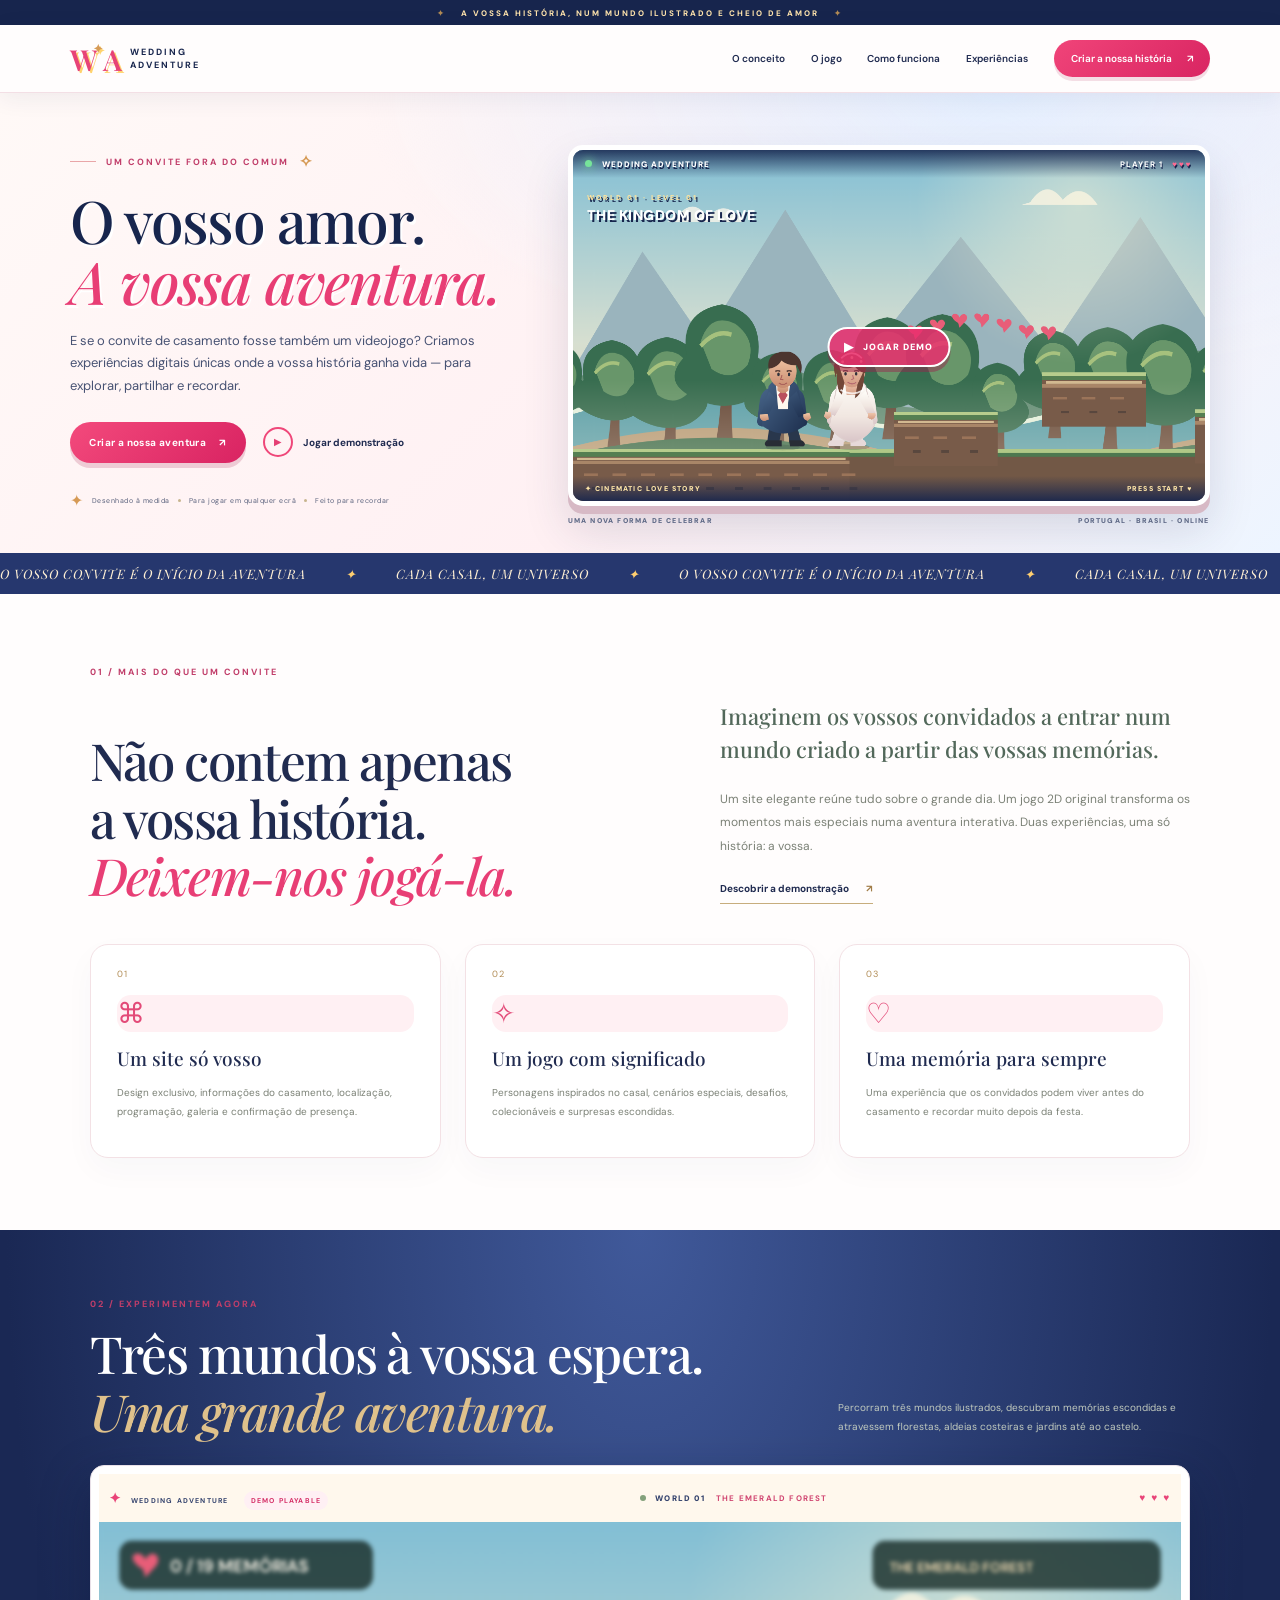
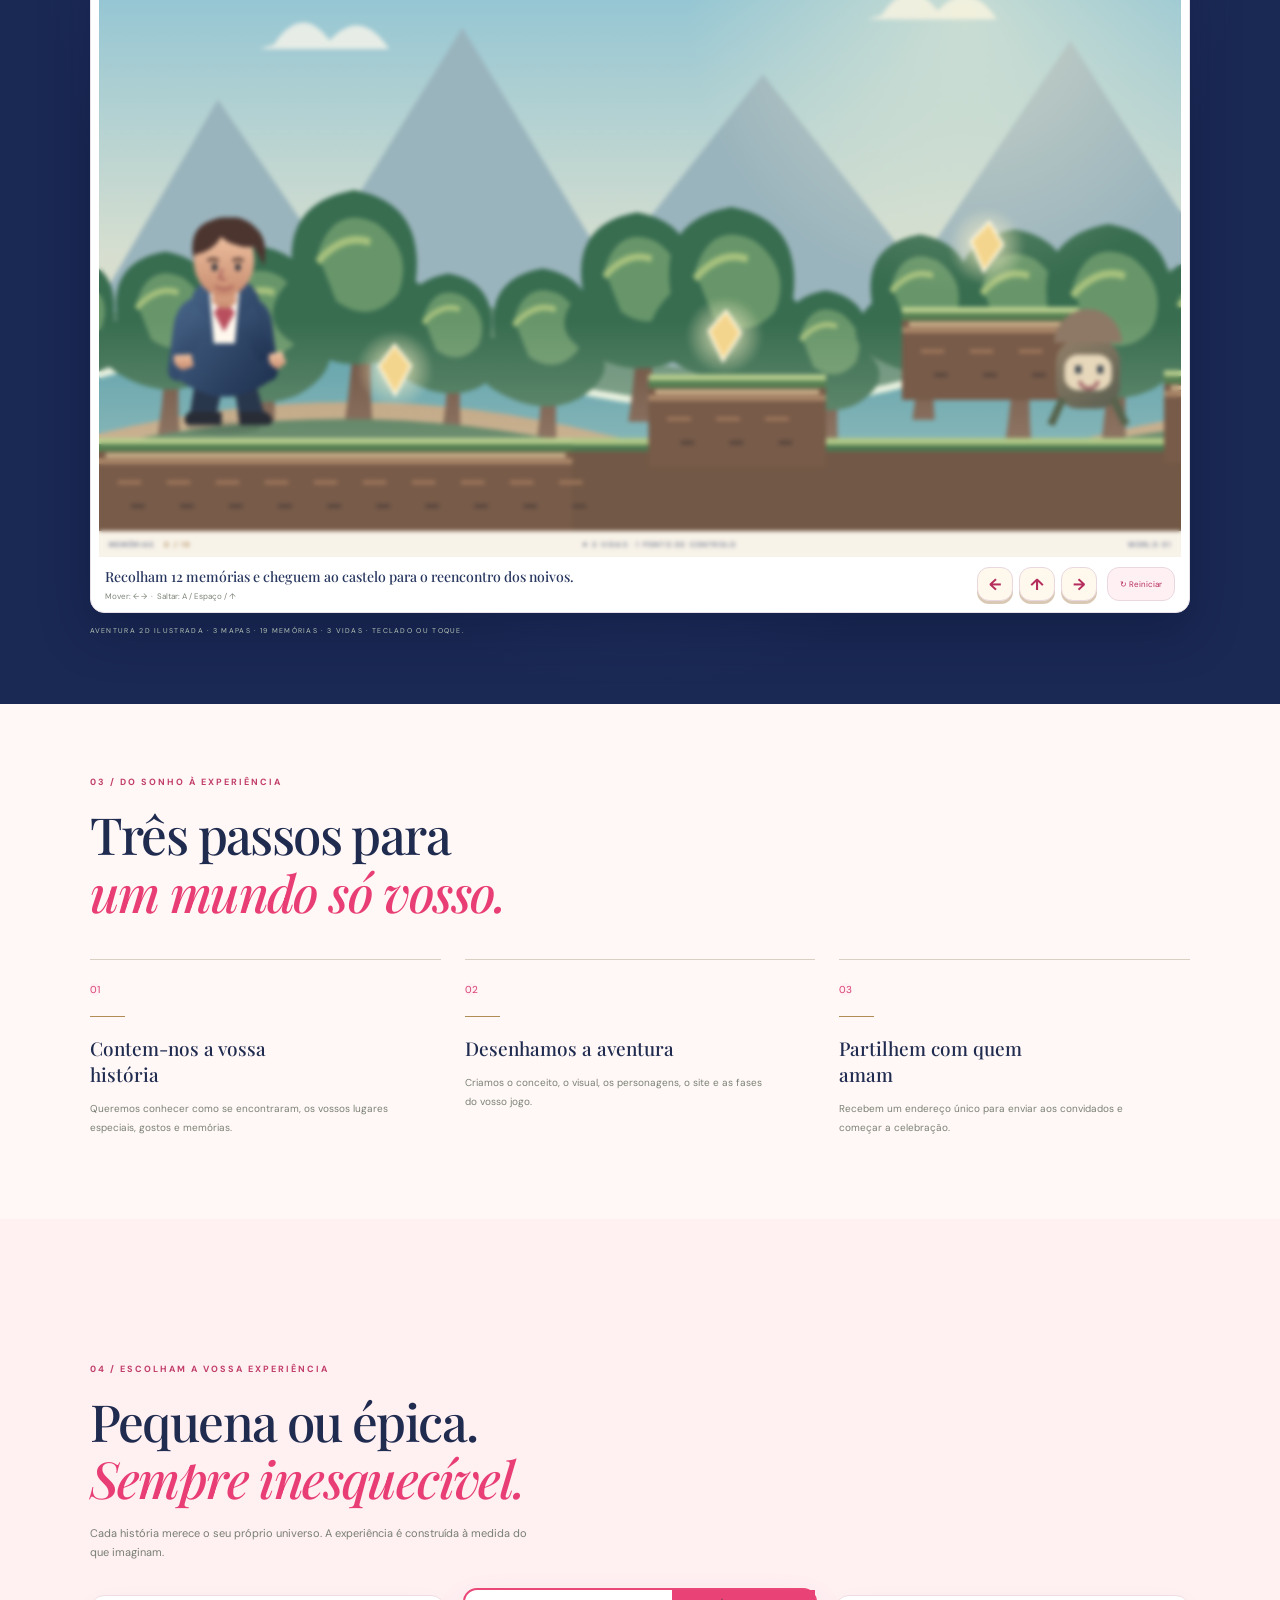
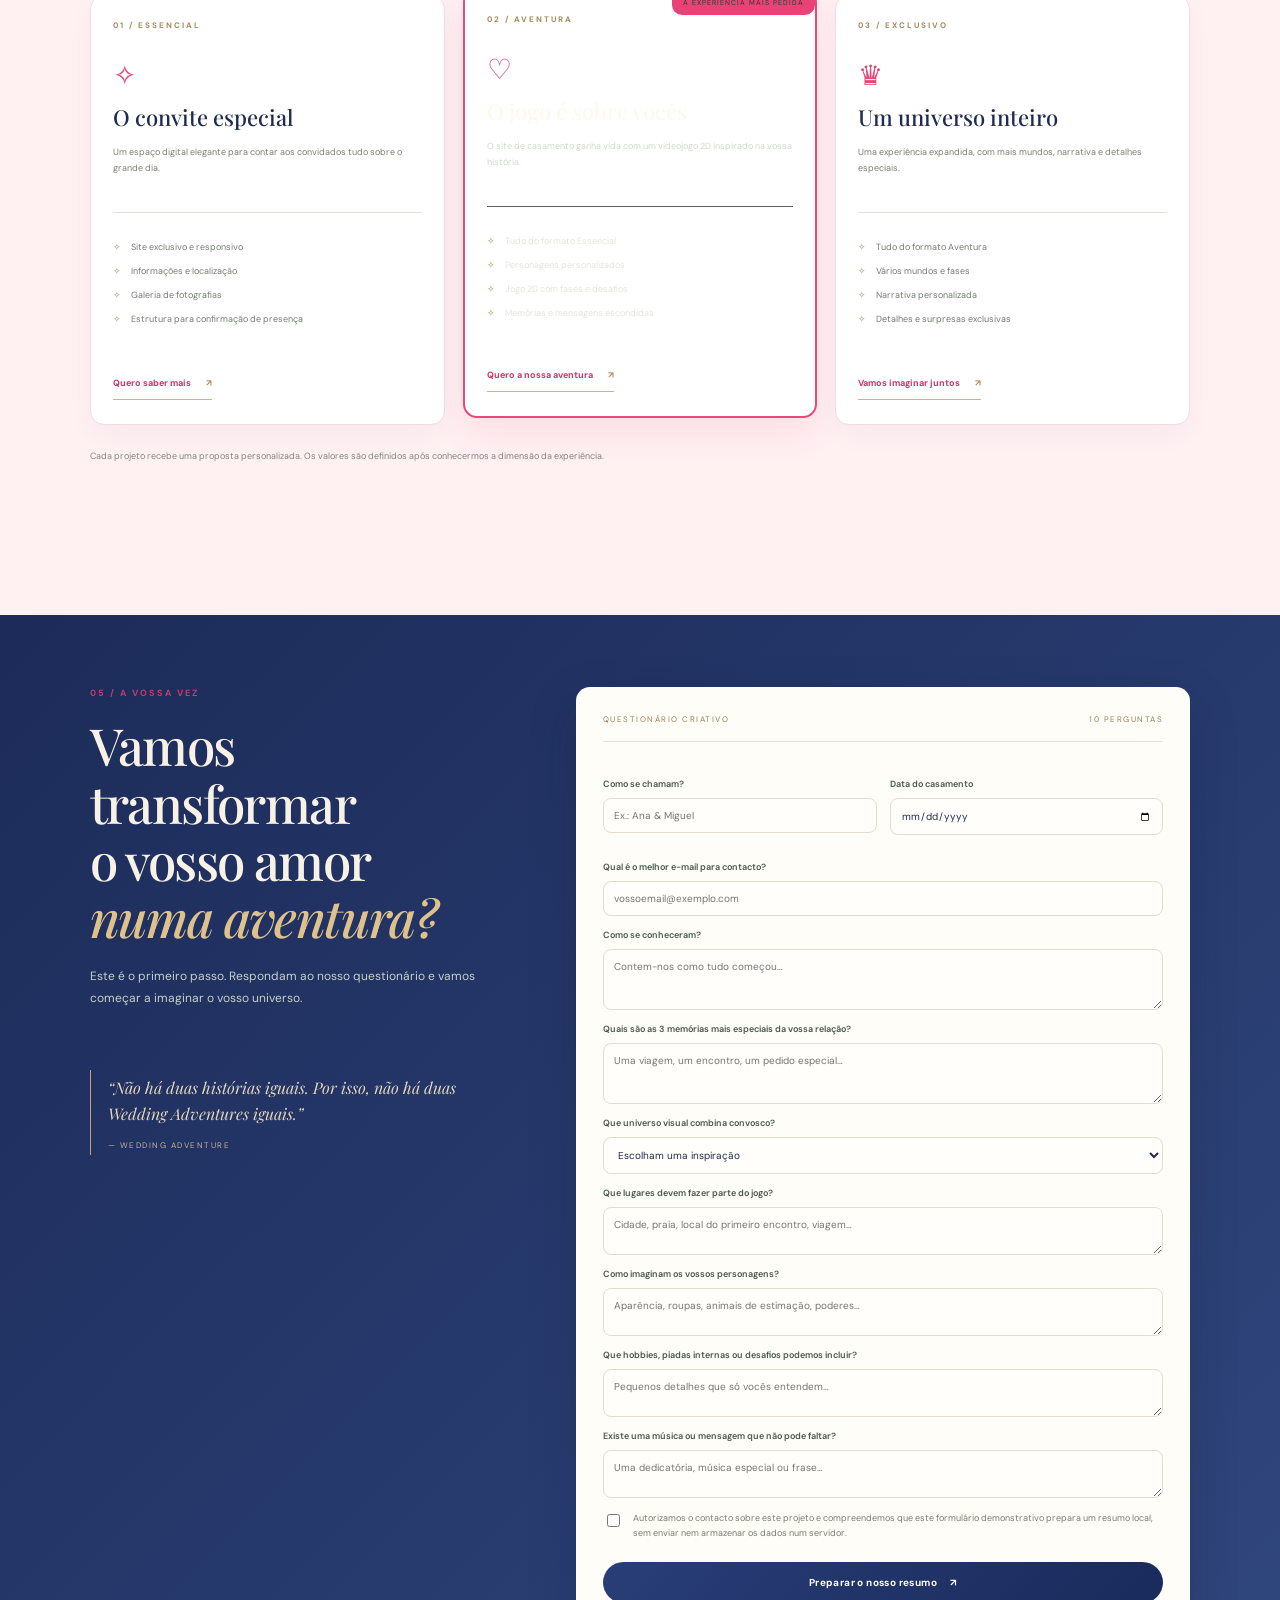
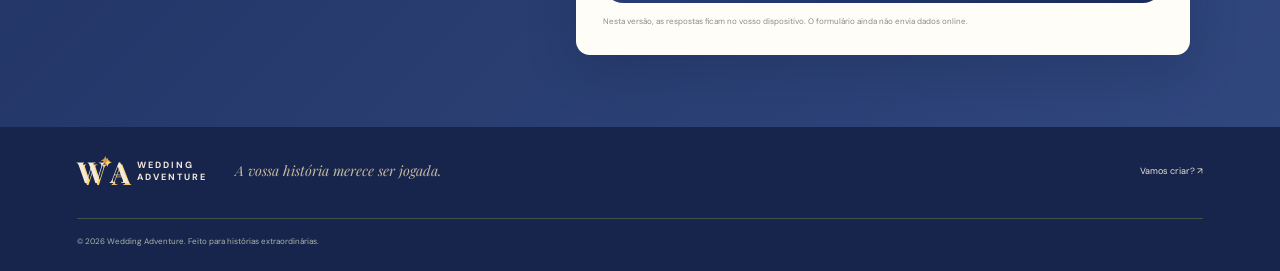
==== commit d5116df1: "Polish the new illustrated game presentation and remove retro pixel branding" ====
--- a/index.html
+++ b/index.html
@@ -10,7 +10,7 @@
 <link rel="stylesheet" href="styles.css?v=cinematic-2">
 </head>
 <body>
-<div class="announcement"><span>✦</span> A VOSSA HISTÓRIA, EM PIXEL ART E CHEIA DE AMOR <span>✦</span></div>
+<div class="announcement"><span>✦</span> A VOSSA HISTÓRIA, NUM MUNDO ILUSTRADO E CHEIO DE AMOR <span>✦</span></div>
 <header class="site-header"><a class="brand" href="#inicio"><span class="brand-symbol">W<span>✦</span>A</span><span class="brand-name">WEDDING<br>ADVENTURE</span></a>
 <button class="menu-toggle" aria-label="Abrir menu" aria-expanded="false">☰</button>
 <nav class="nav"><a href="#conceito">O conceito</a><a href="#jogo">O jogo</a><a href="#experiencia">Como funciona</a><a href="#pacotes">Experiências</a><a class="nav-cta" href="#criar">Criar a nossa história <span>↗</span></a></nav></header>
@@ -18,21 +18,21 @@
 <section class="hero" id="inicio">
 <div class="hero-copy"><div class="eyebrow"><span class="eyebrow-line"></span> UM CONVITE FORA DO COMUM <span class="eyebrow-star">✧</span></div>
 <h1>O vosso amor.<br><em>A vossa aventura.</em></h1>
-<p class="hero-lead">E se o convite de casamento fosse também um videojogo? Criamos experiências digitais únicas onde a vossa história ganha vida — para jogar, partilhar e recordar.</p>
+<p class="hero-lead">E se o convite de casamento fosse também um videojogo? Criamos experiências digitais únicas onde a vossa história ganha vida — para explorar, partilhar e recordar.</p>
 <div class="hero-actions"><a class="button button-gold" href="#criar">Criar a nossa aventura <span>↗</span></a><a class="play-link" href="#jogo"><span class="play-icon">▶</span> Jogar demonstração</a></div>
 <div class="hero-proof"><span>✦</span> Desenhado à medida <i></i> Para jogar em qualquer ecrã <i></i> Feito para recordar</div></div>
 <div class="hero-visual"><div class="hero-image-frame snes-frame">
 <canvas id="hero-game-preview" width="1280" height="720" aria-label="Prévia animada do jogo Wedding Adventure com ilustração cinematográfica"></canvas>
 <div class="preview-topbar"><span><i></i> WEDDING ADVENTURE</span><b>PLAYER 1 <strong>♥♥♥</strong></b></div>
-<div class="preview-level"><small>WORLD 01 · LEVEL 01</small><strong>THE MEADOW OF LOVE</strong></div>
+<div class="preview-level"><small>WORLD 01 · LEVEL 01</small><strong>THE KINGDOM OF LOVE</strong></div>
 <a class="preview-play" href="#jogo" aria-label="Experimentar a demonstração do jogo"><span>▶</span> JOGAR DEMO</a>
-<div class="preview-bottom"><span>✦ 16-BIT LOVE STORY</span><span>PRESS START ♥</span></div>
+<div class="preview-bottom"><span>✦ CINEMATIC LOVE STORY</span><span>PRESS START ♥</span></div>
 </div><div class="visual-caption"><span>UMA NOVA FORMA DE CELEBRAR</span><span>PORTUGAL · BRASIL · ONLINE</span></div></div>
 </section>
 <div class="marquee"><div>O VOSSO CONVITE É O INÍCIO DA AVENTURA <span>✦</span> CADA CASAL, UM UNIVERSO <span>✦</span> O VOSSO CONVITE É O INÍCIO DA AVENTURA <span>✦</span> CADA CASAL, UM UNIVERSO <span>✦</span></div></div>
 <section class="intro section-wrap" id="conceito"><div class="section-kicker">01 / MAIS DO QUE UM CONVITE</div><div class="intro-grid"><h2>Não contem apenas<br>a vossa história.<br><em>Deixem-nos jogá-la.</em></h2><div><p class="large-copy">Imaginem os vossos convidados a entrar num mundo criado a partir das vossas memórias.</p><p>Um site elegante reúne tudo sobre o grande dia. Um jogo 2D original transforma os momentos mais especiais numa aventura interativa. Duas experiências, uma só história: a vossa.</p><a class="underlined-link" href="#jogo">Descobrir a demonstração <span>↗</span></a></div></div>
 <div class="feature-grid"><article class="feature"><span class="feature-index">01</span><div class="feature-icon">⌘</div><h3>Um site só vosso</h3><p>Design exclusivo, informações do casamento, localização, programação, galeria e confirmação de presença.</p></article><article class="feature"><span class="feature-index">02</span><div class="feature-icon">✧</div><h3>Um jogo com significado</h3><p>Personagens inspirados no casal, cenários especiais, desafios, colecionáveis e surpresas escondidas.</p></article><article class="feature"><span class="feature-index">03</span><div class="feature-icon">♡</div><h3>Uma memória para sempre</h3><p>Uma experiência que os convidados podem viver antes do casamento e recordar muito depois da festa.</p></article></div></section>
-<section class="game-section" id="jogo"><div class="game-heading"><div><div class="section-kicker section-kicker-light">02 / EXPERIMENTEM AGORA</div><h2>Uma pequena amostra.<br><em>Uma grande aventura.</em></h2></div><p>Percorram três mundos ilustrados, descubram memórias escondidas e atravessem florestas, aldeias costeiras e jardins até ao castelo.</p></div>
+<section class="game-section" id="jogo"><div class="game-heading"><div><div class="section-kicker section-kicker-light">02 / EXPERIMENTEM AGORA</div><h2>Três mundos à vossa espera.<br><em>Uma grande aventura.</em></h2></div><p>Percorram três mundos ilustrados, descubram memórias escondidas e atravessem florestas, aldeias costeiras e jardins até ao castelo.</p></div>
 <div class="game-window"><div class="game-bar"><div class="game-brand"><span class="game-brand-icon">✦</span> WEDDING ADVENTURE <span class="demo-pill">DEMO PLAYABLE</span></div><div class="game-status"><span class="status-dot"></span> WORLD 01 <b id="level-name">THE MEADOW</b></div><div class="game-lives">♥ ♥ ♥</div></div>
 <div class="game-stage"><canvas id="game" width="1280" height="720" aria-label="Aventura 2D ilustrada: atravesse três mapas para encontrar a noiva no castelo."></canvas><div class="game-overlay" id="game-overlay"><div class="overlay-card"><span class="overlay-kicker">WEDDING ADVENTURE PRESENTS</span><h3>A vossa história<br>começa aqui.</h3><p>Recolham as memórias. No final, há uma surpresa à espera.</p><button class="button button-gold" id="start-game">Começar a jogar <span>▶</span></button></div></div><div class="game-hud"><span>MEMÓRIAS <b id="score">0 / 12</b></span><span>✦ 3 VIDAS · 1 PONTO DE CONTROLO</span><span>WORLD 01</span></div></div>
 <div class="game-toolbar"><div class="game-instructions"><strong id="game-message">Recolham 12 memórias e cheguem ao castelo para o reencontro dos noivos.</strong><small>Mover: ← → &nbsp;·&nbsp; Saltar: A / Espaço / ↑</small></div><div class="mobile-controls"><button data-key="left" aria-label="Esquerda">←</button><button data-key="jump" aria-label="Saltar">↑</button><button data-key="right" aria-label="Direita">→</button></div><button class="restart-button" id="reset-game">↻ Reiniciar</button></div></div><p class="game-note">AVENTURA 2D ILUSTRADA · 3 MAPAS · 19 MEMÓRIAS · 3 VIDAS · TECLADO OU TOQUE.</p></section>
--- a/styles.css
+++ b/styles.css
@@ -221,11 +221,11 @@
 #hero-game-preview,.game-stage canvas{image-rendering:auto!important;display:block}
 .hero-image-frame{aspect-ratio:16/9!important;overflow:hidden}
 .hero-image-frame #hero-game-preview{position:absolute;inset:0;width:100%;height:100%;object-fit:cover;image-rendering:auto!important}
-.game-stage{aspect-ratio:16/9;background:#9ec9d0;border:0;box-shadow:none;overflow:hidden}
+.game-stage{background:#9ec9d0;border:0;box-shadow:none;overflow:hidden}
 .game-stage canvas{width:100%;height:auto;aspect-ratio:16/9;object-fit:contain;image-rendering:auto!important}
 .game-overlay{background:linear-gradient(120deg,#142c2b77,#233c3477);backdrop-filter:blur(2px)}
 .overlay-card{border:1px solid #e9d8bc;border-radius:22px;box-shadow:0 28px 70px #14231f55;padding:38px 32px;width:min(440px,88%)}
 .overlay-card h3{font-size:clamp(30px,3vw,42px);line-height:1.12}
 .game-hud{background:#f8f3e9}.game-bar{height:48px}
 .mobile-controls button,.restart-button{border-radius:12px}
-@media(max-width:650px){.game-stage{aspect-ratio:16/9}.game-stage canvas{aspect-ratio:16/9}.overlay-card{padding:22px 18px}.overlay-card h3{font-size:27px}}
+@media(max-width:650px){.game-stage canvas{aspect-ratio:16/9}.overlay-card{padding:22px 18px}.overlay-card h3{font-size:27px}}
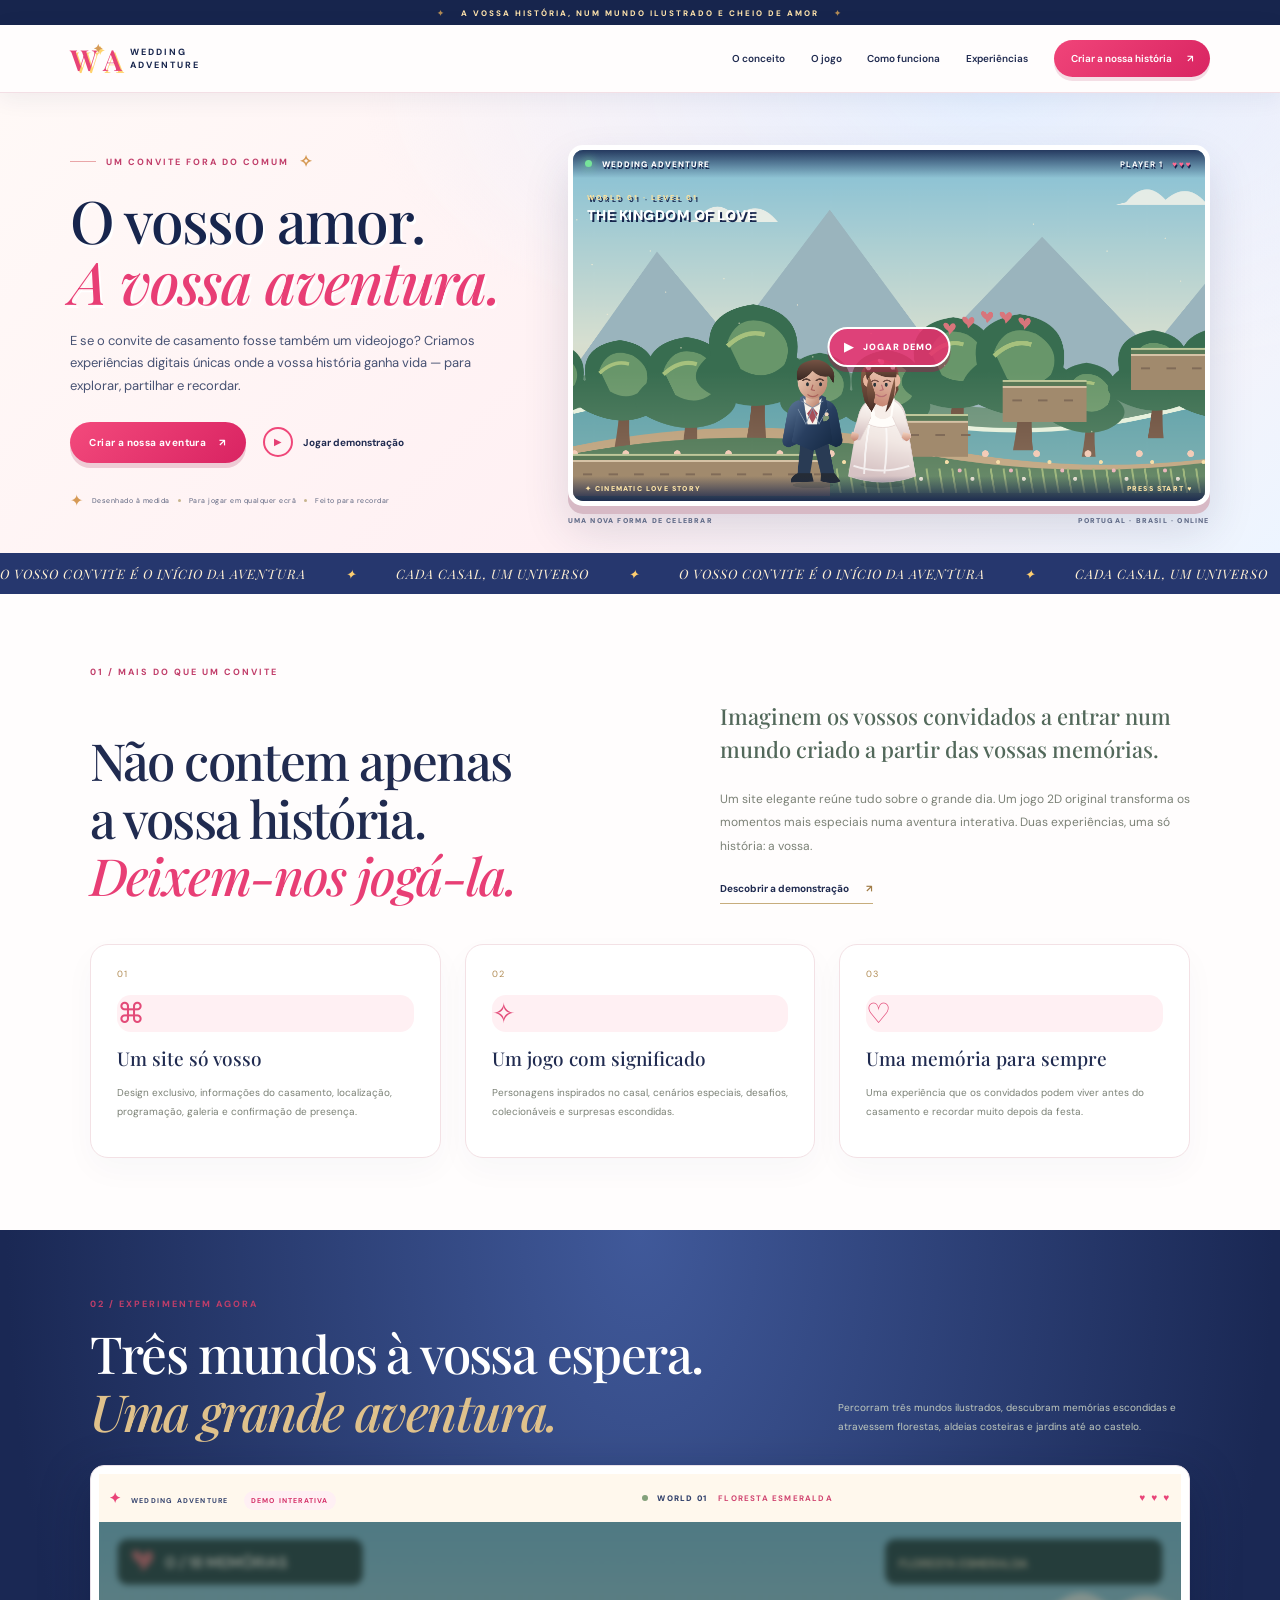
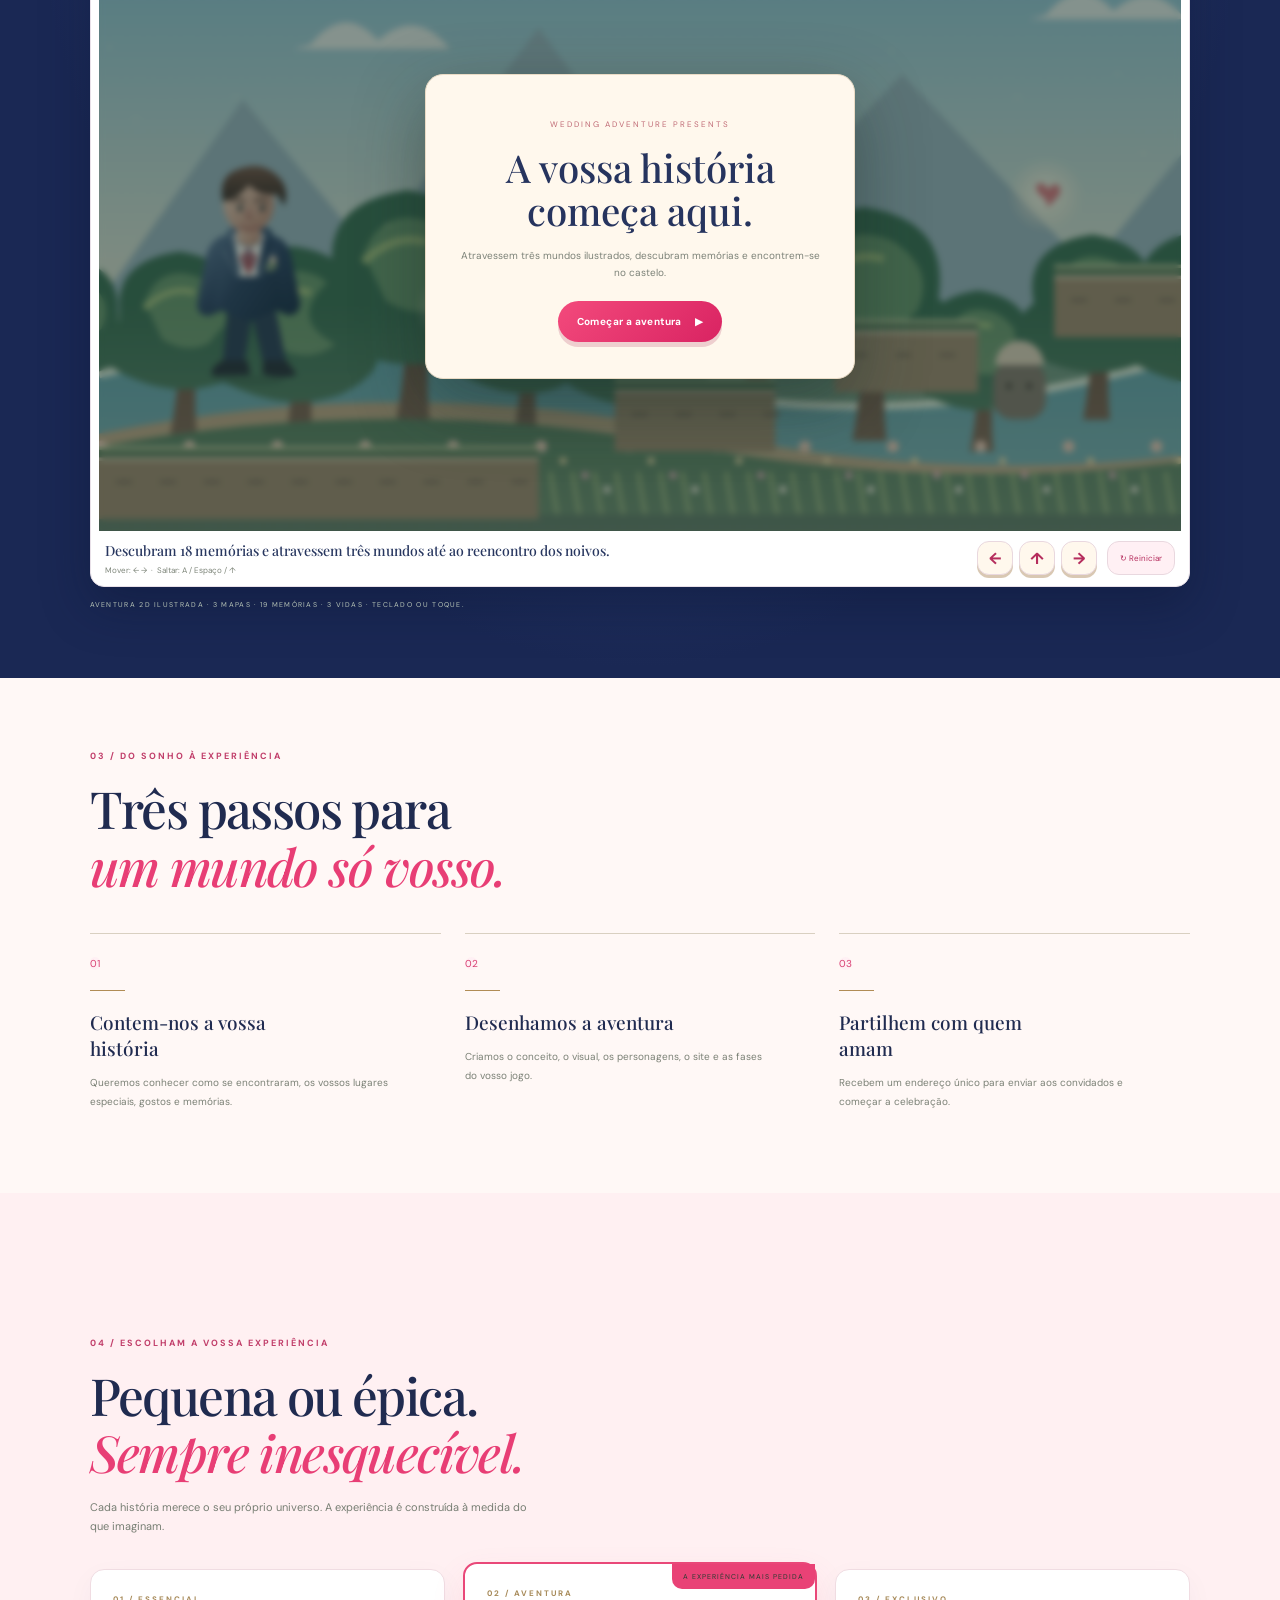
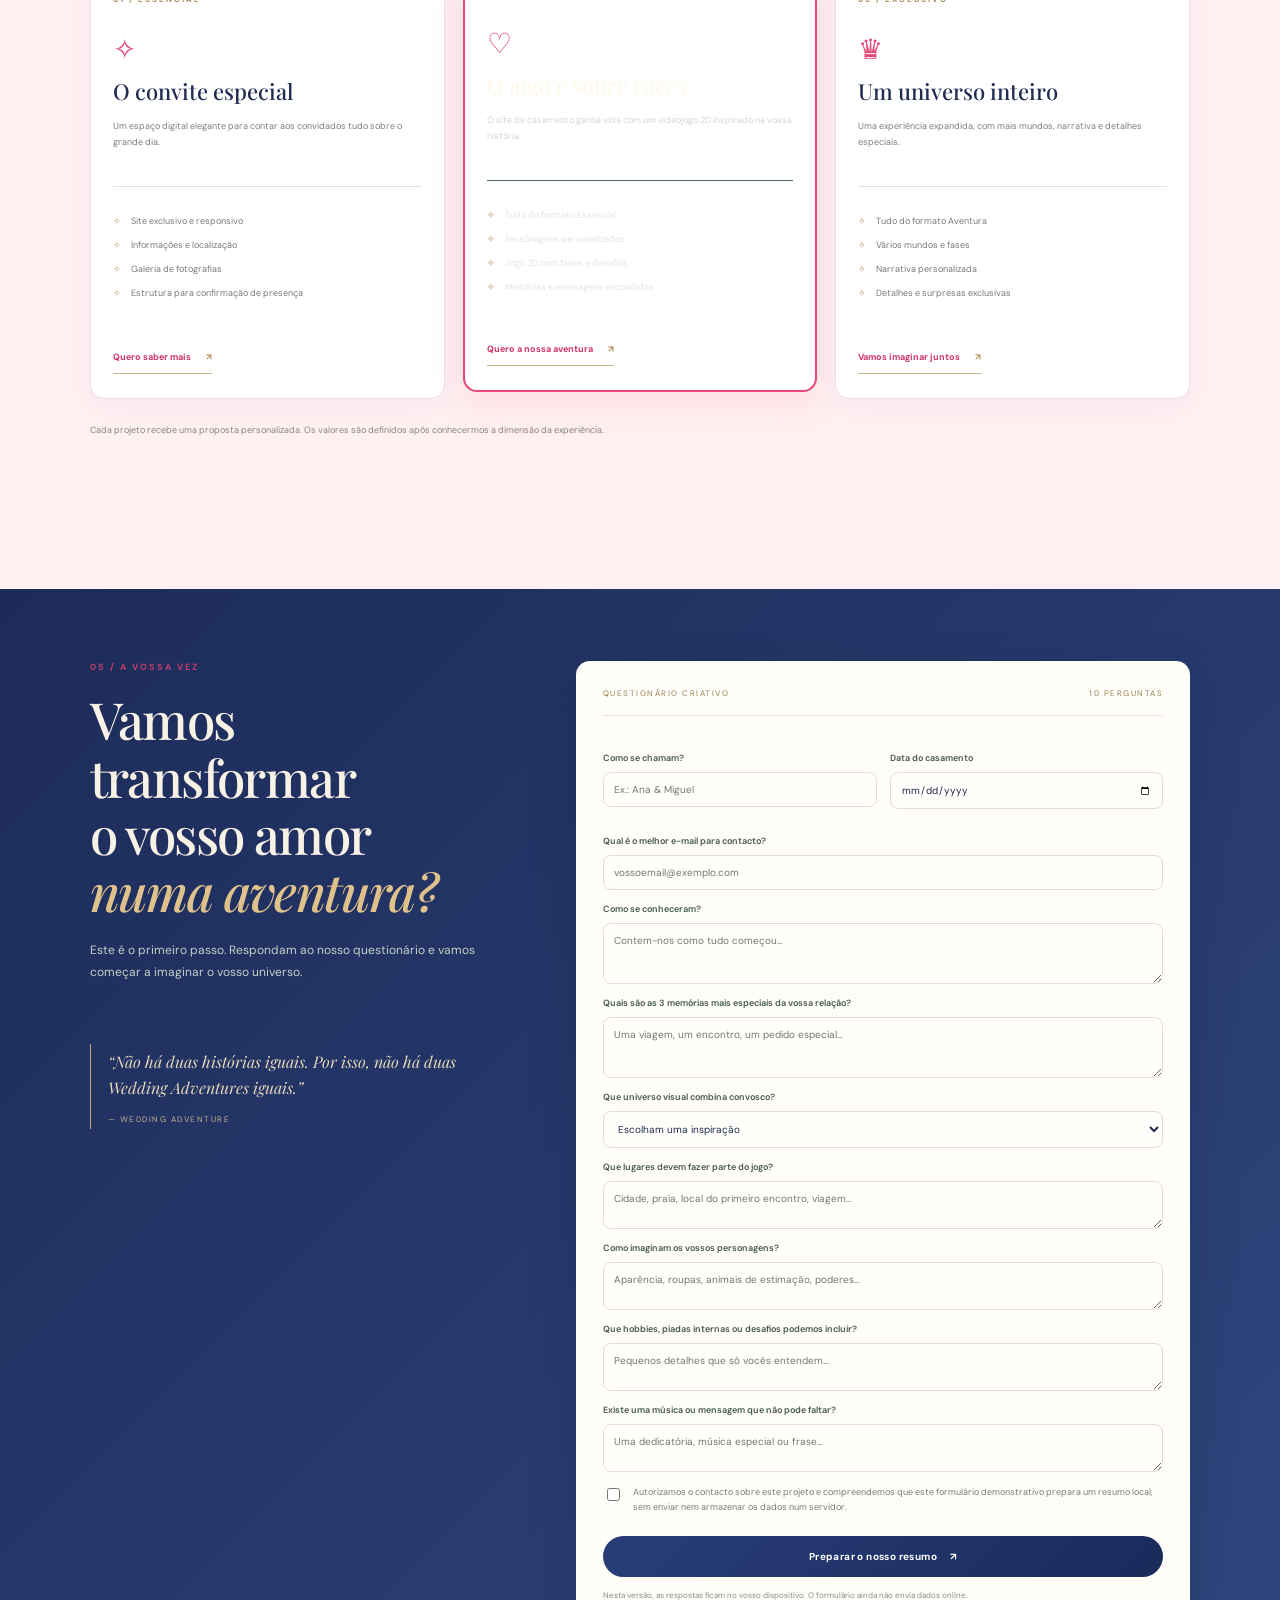
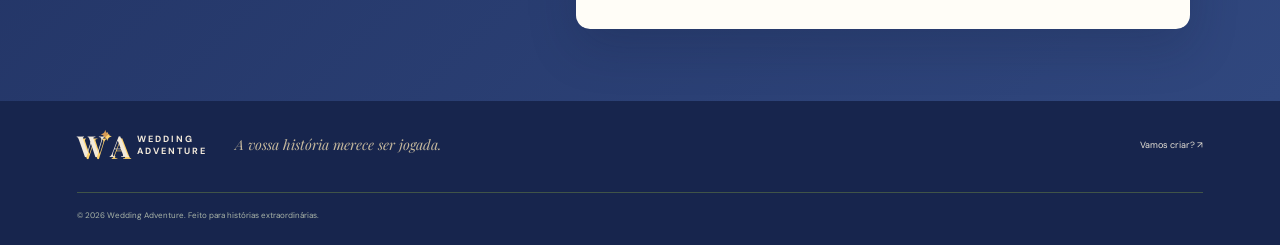
==== commit 538d0460: "Rebuild game engine and couple art in detailed illustrated 2D style" ====
--- a/index.html
+++ b/index.html
@@ -33,9 +33,9 @@
 <section class="intro section-wrap" id="conceito"><div class="section-kicker">01 / MAIS DO QUE UM CONVITE</div><div class="intro-grid"><h2>Não contem apenas<br>a vossa história.<br><em>Deixem-nos jogá-la.</em></h2><div><p class="large-copy">Imaginem os vossos convidados a entrar num mundo criado a partir das vossas memórias.</p><p>Um site elegante reúne tudo sobre o grande dia. Um jogo 2D original transforma os momentos mais especiais numa aventura interativa. Duas experiências, uma só história: a vossa.</p><a class="underlined-link" href="#jogo">Descobrir a demonstração <span>↗</span></a></div></div>
 <div class="feature-grid"><article class="feature"><span class="feature-index">01</span><div class="feature-icon">⌘</div><h3>Um site só vosso</h3><p>Design exclusivo, informações do casamento, localização, programação, galeria e confirmação de presença.</p></article><article class="feature"><span class="feature-index">02</span><div class="feature-icon">✧</div><h3>Um jogo com significado</h3><p>Personagens inspirados no casal, cenários especiais, desafios, colecionáveis e surpresas escondidas.</p></article><article class="feature"><span class="feature-index">03</span><div class="feature-icon">♡</div><h3>Uma memória para sempre</h3><p>Uma experiência que os convidados podem viver antes do casamento e recordar muito depois da festa.</p></article></div></section>
 <section class="game-section" id="jogo"><div class="game-heading"><div><div class="section-kicker section-kicker-light">02 / EXPERIMENTEM AGORA</div><h2>Três mundos à vossa espera.<br><em>Uma grande aventura.</em></h2></div><p>Percorram três mundos ilustrados, descubram memórias escondidas e atravessem florestas, aldeias costeiras e jardins até ao castelo.</p></div>
-<div class="game-window"><div class="game-bar"><div class="game-brand"><span class="game-brand-icon">✦</span> WEDDING ADVENTURE <span class="demo-pill">DEMO PLAYABLE</span></div><div class="game-status"><span class="status-dot"></span> WORLD 01 <b id="level-name">THE MEADOW</b></div><div class="game-lives">♥ ♥ ♥</div></div>
-<div class="game-stage"><canvas id="game" width="1280" height="720" aria-label="Aventura 2D ilustrada: atravesse três mapas para encontrar a noiva no castelo."></canvas><div class="game-overlay" id="game-overlay"><div class="overlay-card"><span class="overlay-kicker">WEDDING ADVENTURE PRESENTS</span><h3>A vossa história<br>começa aqui.</h3><p>Recolham as memórias. No final, há uma surpresa à espera.</p><button class="button button-gold" id="start-game">Começar a jogar <span>▶</span></button></div></div><div class="game-hud"><span>MEMÓRIAS <b id="score">0 / 12</b></span><span>✦ 3 VIDAS · 1 PONTO DE CONTROLO</span><span>WORLD 01</span></div></div>
-<div class="game-toolbar"><div class="game-instructions"><strong id="game-message">Recolham 12 memórias e cheguem ao castelo para o reencontro dos noivos.</strong><small>Mover: ← → &nbsp;·&nbsp; Saltar: A / Espaço / ↑</small></div><div class="mobile-controls"><button data-key="left" aria-label="Esquerda">←</button><button data-key="jump" aria-label="Saltar">↑</button><button data-key="right" aria-label="Direita">→</button></div><button class="restart-button" id="reset-game">↻ Reiniciar</button></div></div><p class="game-note">AVENTURA 2D ILUSTRADA · 3 MAPAS · 19 MEMÓRIAS · 3 VIDAS · TECLADO OU TOQUE.</p></section>
+<div class="game-window"><div class="game-bar"><div class="game-brand"><span class="game-brand-icon">✦</span> WEDDING ADVENTURE <span class="demo-pill">DEMO INTERATIVA</span></div><div class="game-status"><span class="status-dot"></span> WORLD 01 <b id="level-name">THE MEADOW</b></div><div class="game-lives">♥ ♥ ♥</div></div>
+<div class="game-stage"><canvas id="game" width="1280" height="720" aria-label="Aventura 2D ilustrada: atravesse três mapas para encontrar a noiva no castelo."></canvas><div class="game-overlay" id="game-overlay"><div class="overlay-card"><span class="overlay-kicker">WEDDING ADVENTURE PRESENTS</span><h3>A vossa história<br>começa aqui.</h3><p>Recolham as memórias. No final, há uma surpresa à espera.</p><button class="button button-gold" id="start-game">Começar a jogar <span>▶</span></button></div></div><div class="game-hud"><span>MEMÓRIAS <b id="score">0 / 18</b></span><span>✦ 3 VIDAS · 1 PONTO DE CONTROLO</span><span>WORLD 01</span></div></div>
+<div class="game-toolbar"><div class="game-instructions"><strong id="game-message">Descubram 18 memórias e atravessem três mundos até ao reencontro dos noivos.</strong><small>Mover: ← → &nbsp;·&nbsp; Saltar: A / Espaço / ↑</small></div><div class="mobile-controls"><button data-key="left" aria-label="Esquerda">←</button><button data-key="jump" aria-label="Saltar">↑</button><button data-key="right" aria-label="Direita">→</button></div><button class="restart-button" id="reset-game">↻ Reiniciar</button></div></div><p class="game-note">AVENTURA 2D ILUSTRADA · 3 MAPAS · 19 MEMÓRIAS · 3 VIDAS · TECLADO OU TOQUE.</p></section>
 <section class="process section-wrap" id="experiencia"><div class="section-kicker">03 / DO SONHO À EXPERIÊNCIA</div><h2>Três passos para<br><em>um mundo só vosso.</em></h2><div class="steps"><article><span>01</span><div class="step-line"></div><h3>Contem-nos a vossa história</h3><p>Queremos conhecer como se encontraram, os vossos lugares especiais, gostos e memórias.</p></article><article><span>02</span><div class="step-line"></div><h3>Desenhamos a aventura</h3><p>Criamos o conceito, o visual, os personagens, o site e as fases do vosso jogo.</p></article><article><span>03</span><div class="step-line"></div><h3>Partilhem com quem amam</h3><p>Recebem um endereço único para enviar aos convidados e começar a celebração.</p></article></div></section>
 <section class="pricing" id="pacotes"><div class="section-wrap"><div class="section-kicker">04 / ESCOLHAM A VOSSA EXPERIÊNCIA</div><h2>Pequena ou épica.<br><em>Sempre inesquecível.</em></h2><p class="pricing-intro">Cada história merece o seu próprio universo. A experiência é construída à medida do que imaginam.</p><div class="price-grid"><article class="price-card"><span class="price-label">01 / ESSENCIAL</span><div class="price-symbol">✧</div><h3>O convite especial</h3><p>Um espaço digital elegante para contar aos convidados tudo sobre o grande dia.</p><ul><li>Site exclusivo e responsivo</li><li>Informações e localização</li><li>Galeria de fotografias</li><li>Estrutura para confirmação de presença</li></ul><a href="#criar" class="price-link">Quero saber mais <span>↗</span></a></article><article class="price-card price-featured"><span class="featured-ribbon">A EXPERIÊNCIA MAIS PEDIDA</span><span class="price-label">02 / AVENTURA</span><div class="price-symbol">♡</div><h3>O jogo é sobre vocês</h3><p>O site de casamento ganha vida com um videojogo 2D inspirado na vossa história.</p><ul><li>Tudo do formato Essencial</li><li>Personagens personalizados</li><li>Jogo 2D com fases e desafios</li><li>Memórias e mensagens escondidas</li></ul><a href="#criar" class="price-link">Quero a nossa aventura <span>↗</span></a></article><article class="price-card"><span class="price-label">03 / EXCLUSIVO</span><div class="price-symbol">♛</div><h3>Um universo inteiro</h3><p>Uma experiência expandida, com mais mundos, narrativa e detalhes especiais.</p><ul><li>Tudo do formato Aventura</li><li>Vários mundos e fases</li><li>Narrativa personalizada</li><li>Detalhes e surpresas exclusivas</li></ul><a href="#criar" class="price-link">Vamos imaginar juntos <span>↗</span></a></article></div><p class="price-disclaimer">Cada projeto recebe uma proposta personalizada. Os valores são definidos após conhecermos a dimensão da experiência.</p></div></section>
 <section class="form-section" id="criar"><div class="form-layout"><div class="form-aside"><div class="section-kicker section-kicker-light">05 / A VOSSA VEZ</div><h2>Vamos transformar<br>o vosso amor <em>numa aventura?</em></h2><p>Este é o primeiro passo. Respondam ao nosso questionário e vamos começar a imaginar o vosso universo.</p><div class="aside-quote">“Não há duas histórias iguais. Por isso, não há duas Wedding Adventures iguais.”<span>— WEDDING ADVENTURE</span></div></div>
@@ -44,7 +44,7 @@
 <label>Qual é o melhor e-mail para contacto? <input name="email" type="email" required placeholder="vossoemail@exemplo.com"></label>
 <label>Como se conheceram? <textarea name="meet" rows="3" placeholder="Contem-nos como tudo começou…"></textarea></label>
 <label>Quais são as 3 memórias mais especiais da vossa relação? <textarea name="memories" rows="3" placeholder="Uma viagem, um encontro, um pedido especial…"></textarea></label>
-<label>Que universo visual combina convosco? <select name="style"><option value="">Escolham uma inspiração</option><option>Fantasia e conto de fadas</option><option>Aventura clássica em 2D</option><option>Romântico e delicado</option><option>Pixel art retro</option><option>Divertido e descontraído</option><option>Minimalista e moderno</option><option>Surpreendam-nos!</option></select></label>
+<label>Que universo visual combina convosco? <select name="style"><option value="">Escolham uma inspiração</option><option>Fantasia e conto de fadas</option><option>Aventura clássica em 2D</option><option>Romântico e delicado</option><option>Ilustração 2D artística e realista</option><option>Divertido e descontraído</option><option>Minimalista e moderno</option><option>Surpreendam-nos!</option></select></label>
 <label>Que lugares devem fazer parte do jogo? <textarea name="places" rows="2" placeholder="Cidade, praia, local do primeiro encontro, viagem…"></textarea></label>
 <label>Como imaginam os vossos personagens? <textarea name="characters" rows="2" placeholder="Aparência, roupas, animais de estimação, poderes…"></textarea></label>
 <label>Que hobbies, piadas internas ou desafios podemos incluir? <textarea name="challenges" rows="2" placeholder="Pequenos detalhes que só vocês entendem…"></textarea></label>
--- a/styles.css
+++ b/styles.css
@@ -229,3 +229,13 @@
 .game-hud{background:#f8f3e9}.game-bar{height:48px}
 .mobile-controls button,.restart-button{border-radius:12px}
 @media(max-width:650px){.game-stage canvas{aspect-ratio:16/9}.overlay-card{padding:22px 18px}.overlay-card h3{font-size:27px}}
+
+/* Hand-painted 2D art presentation */
+.game-stage{aspect-ratio:16/9;background:#a9c0b8;overflow:hidden}
+.game-stage canvas{width:100%;height:auto;aspect-ratio:16/9;display:block;image-rendering:auto}
+.hero-image-frame{height:auto;aspect-ratio:16/9;overflow:hidden}
+.hero-image-frame #hero-game-preview{position:absolute;inset:0;width:100%;height:100%;object-fit:cover;image-rendering:auto}
+.game-overlay{background:#172c2877;backdrop-filter:blur(3px)}
+.overlay-card{width:min(430px,88%);padding:36px 30px;border:1px solid #eadbc5;border-radius:18px;box-shadow:0 25px 70px #172a2470}
+.overlay-card h3{font-size:clamp(30px,3vw,40px);line-height:1.13}
+@media(max-width:700px){.game-stage,.game-stage canvas{aspect-ratio:16/9}.overlay-card{padding:22px 18px}.overlay-card h3{font-size:28px}}
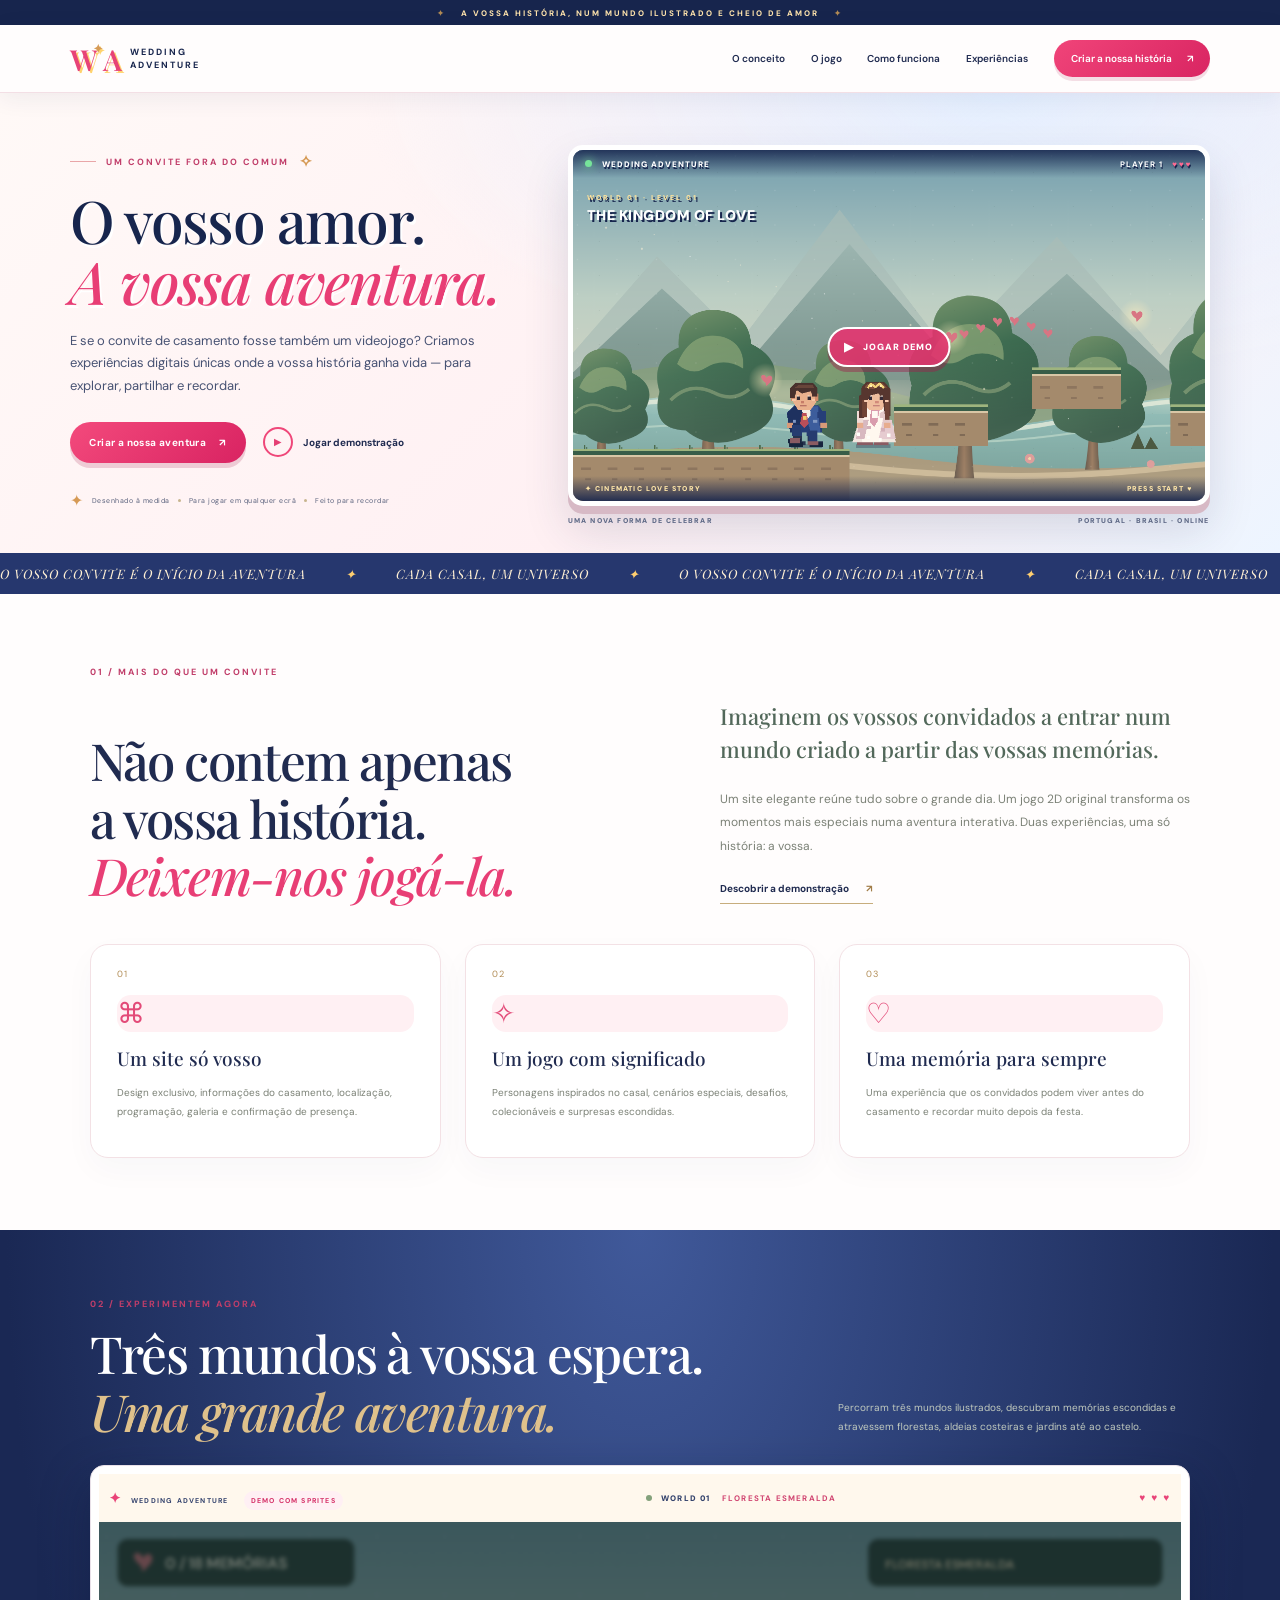
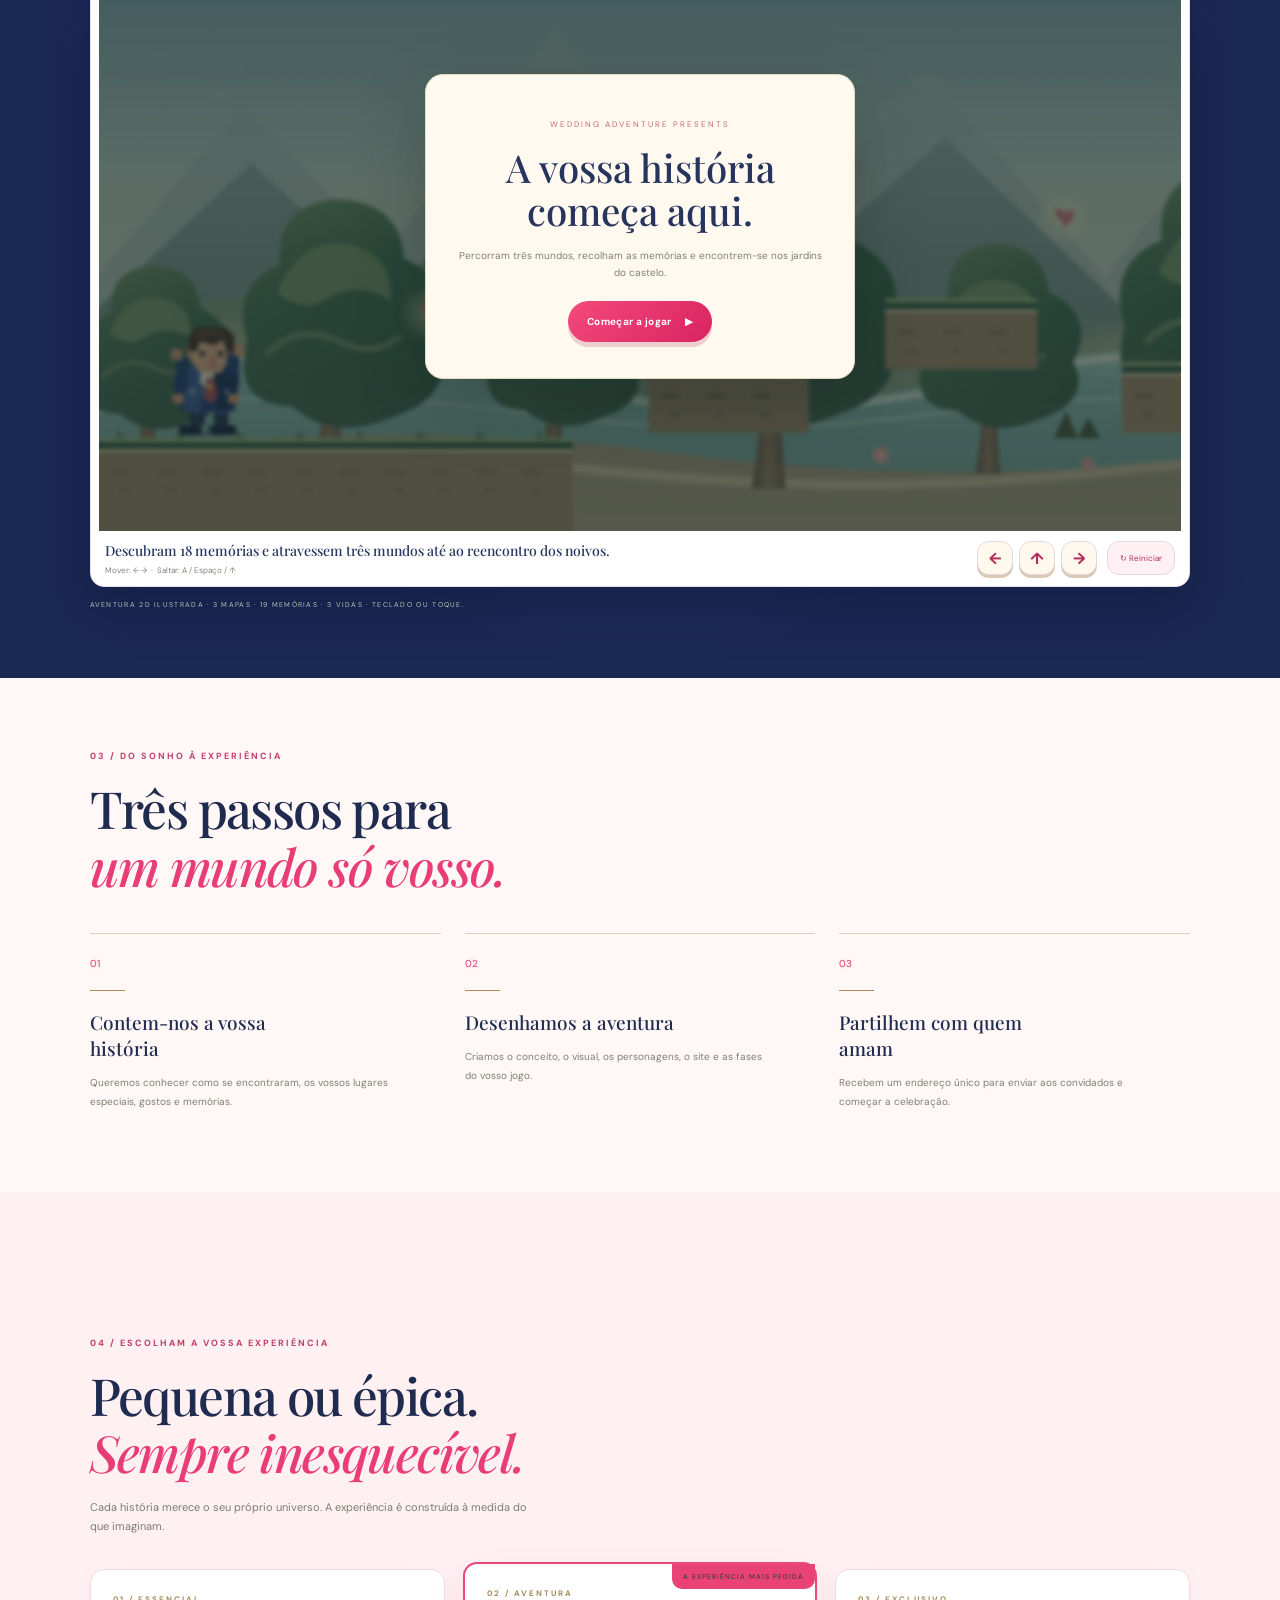
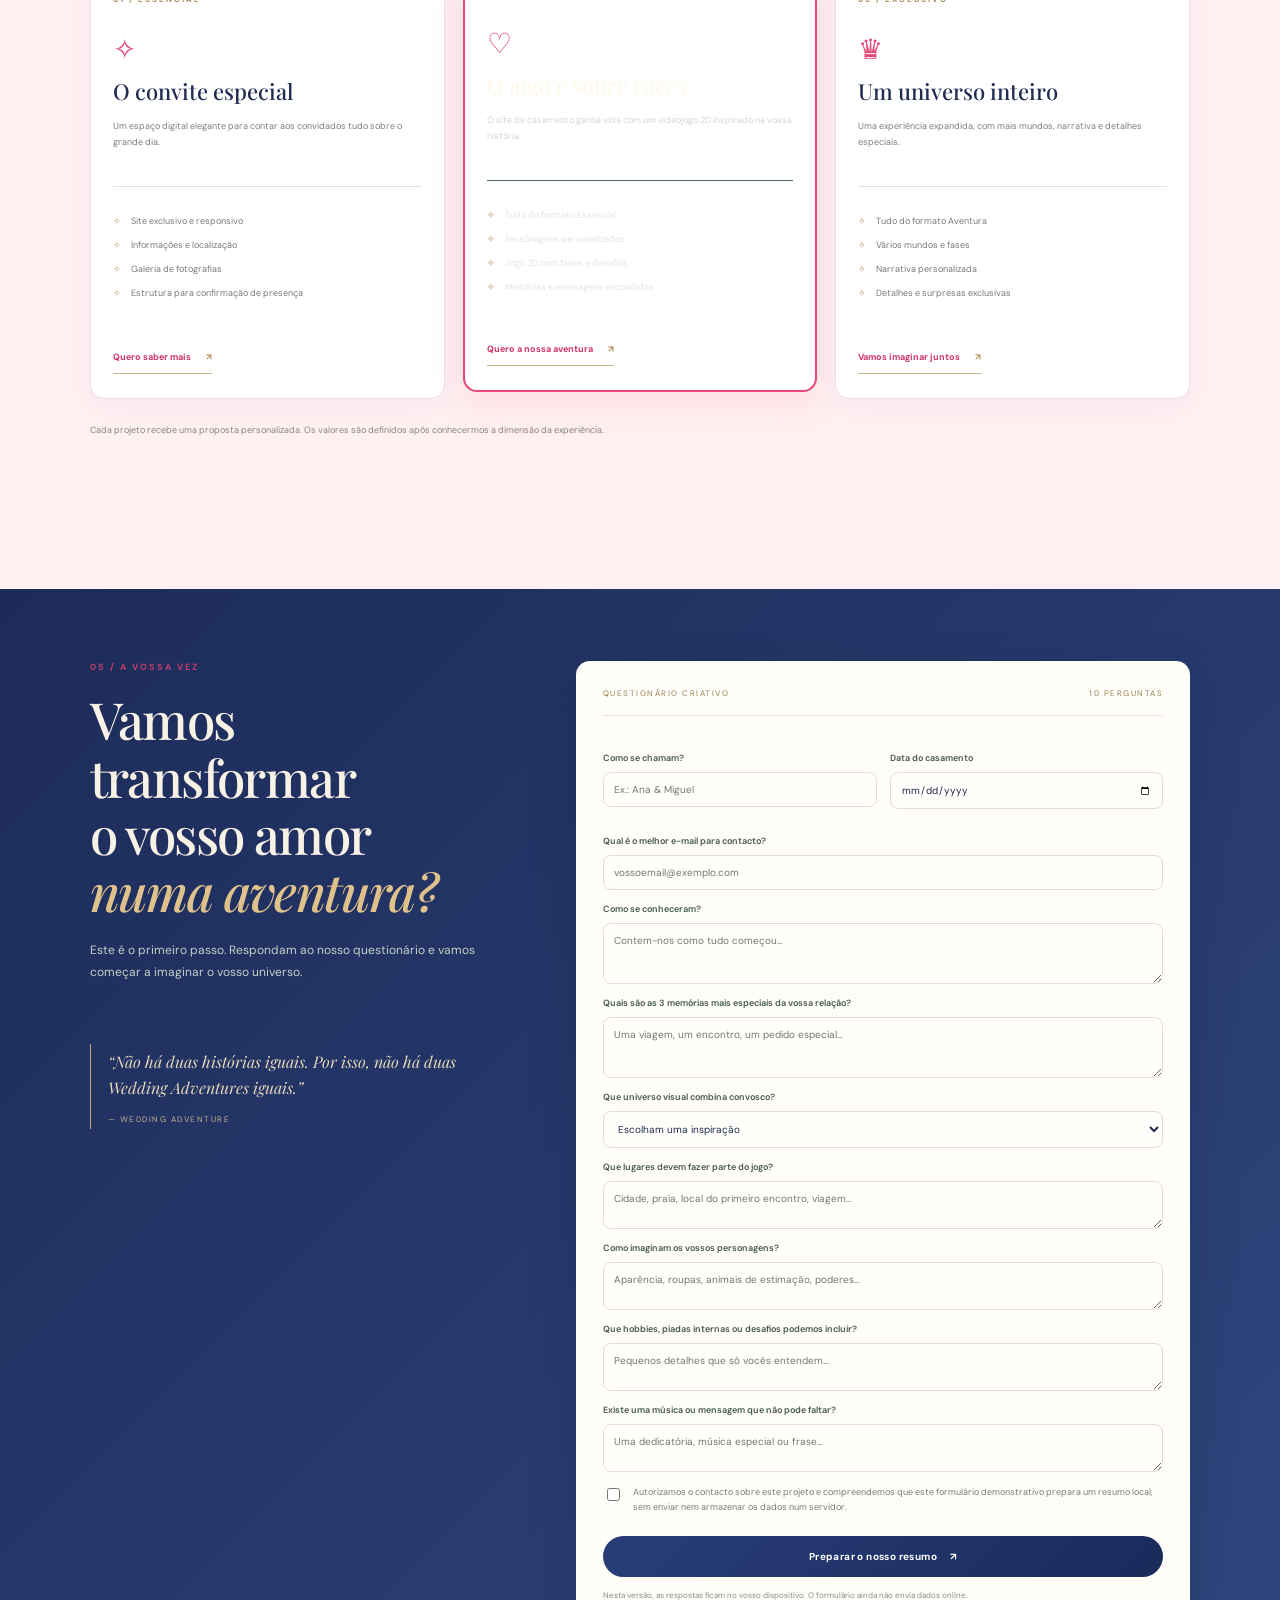
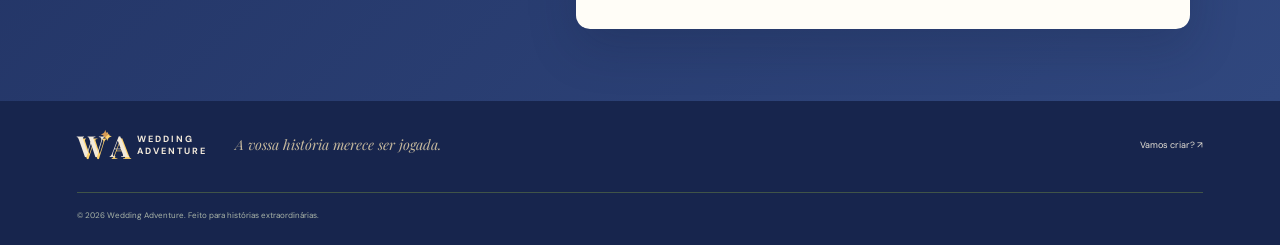
==== commit a317777f: "Rebuild Wedding Adventure around the generated couple sprite atlas" ====
--- a/index.html
+++ b/index.html
@@ -7,7 +7,7 @@
 <title>Wedding Adventure — O amor é a maior aventura</title>
 <link rel="preconnect" href="https://fonts.googleapis.com"><link rel="preconnect" href="https://fonts.gstatic.com" crossorigin>
 <link href="https://fonts.googleapis.com/css2?family=DM+Sans:wght@400;500;600;700&family=Playfair+Display:ital,wght@0,500;0,600;0,700;1,500;1,600&display=swap" rel="stylesheet">
-<link rel="stylesheet" href="styles.css?v=cinematic-2">
+<link rel="stylesheet" href="styles.css?v=sprite-engine-1">
 </head>
 <body>
 <div class="announcement"><span>✦</span> A VOSSA HISTÓRIA, NUM MUNDO ILUSTRADO E CHEIO DE AMOR <span>✦</span></div>
@@ -33,7 +33,7 @@
 <section class="intro section-wrap" id="conceito"><div class="section-kicker">01 / MAIS DO QUE UM CONVITE</div><div class="intro-grid"><h2>Não contem apenas<br>a vossa história.<br><em>Deixem-nos jogá-la.</em></h2><div><p class="large-copy">Imaginem os vossos convidados a entrar num mundo criado a partir das vossas memórias.</p><p>Um site elegante reúne tudo sobre o grande dia. Um jogo 2D original transforma os momentos mais especiais numa aventura interativa. Duas experiências, uma só história: a vossa.</p><a class="underlined-link" href="#jogo">Descobrir a demonstração <span>↗</span></a></div></div>
 <div class="feature-grid"><article class="feature"><span class="feature-index">01</span><div class="feature-icon">⌘</div><h3>Um site só vosso</h3><p>Design exclusivo, informações do casamento, localização, programação, galeria e confirmação de presença.</p></article><article class="feature"><span class="feature-index">02</span><div class="feature-icon">✧</div><h3>Um jogo com significado</h3><p>Personagens inspirados no casal, cenários especiais, desafios, colecionáveis e surpresas escondidas.</p></article><article class="feature"><span class="feature-index">03</span><div class="feature-icon">♡</div><h3>Uma memória para sempre</h3><p>Uma experiência que os convidados podem viver antes do casamento e recordar muito depois da festa.</p></article></div></section>
 <section class="game-section" id="jogo"><div class="game-heading"><div><div class="section-kicker section-kicker-light">02 / EXPERIMENTEM AGORA</div><h2>Três mundos à vossa espera.<br><em>Uma grande aventura.</em></h2></div><p>Percorram três mundos ilustrados, descubram memórias escondidas e atravessem florestas, aldeias costeiras e jardins até ao castelo.</p></div>
-<div class="game-window"><div class="game-bar"><div class="game-brand"><span class="game-brand-icon">✦</span> WEDDING ADVENTURE <span class="demo-pill">DEMO INTERATIVA</span></div><div class="game-status"><span class="status-dot"></span> WORLD 01 <b id="level-name">THE MEADOW</b></div><div class="game-lives">♥ ♥ ♥</div></div>
+<div class="game-window"><div class="game-bar"><div class="game-brand"><span class="game-brand-icon">✦</span> WEDDING ADVENTURE <span class="demo-pill">DEMO COM SPRITES</span></div><div class="game-status"><span class="status-dot"></span> WORLD 01 <b id="level-name">THE MEADOW</b></div><div class="game-lives">♥ ♥ ♥</div></div>
 <div class="game-stage"><canvas id="game" width="1280" height="720" aria-label="Aventura 2D ilustrada: atravesse três mapas para encontrar a noiva no castelo."></canvas><div class="game-overlay" id="game-overlay"><div class="overlay-card"><span class="overlay-kicker">WEDDING ADVENTURE PRESENTS</span><h3>A vossa história<br>começa aqui.</h3><p>Recolham as memórias. No final, há uma surpresa à espera.</p><button class="button button-gold" id="start-game">Começar a jogar <span>▶</span></button></div></div><div class="game-hud"><span>MEMÓRIAS <b id="score">0 / 18</b></span><span>✦ 3 VIDAS · 1 PONTO DE CONTROLO</span><span>WORLD 01</span></div></div>
 <div class="game-toolbar"><div class="game-instructions"><strong id="game-message">Descubram 18 memórias e atravessem três mundos até ao reencontro dos noivos.</strong><small>Mover: ← → &nbsp;·&nbsp; Saltar: A / Espaço / ↑</small></div><div class="mobile-controls"><button data-key="left" aria-label="Esquerda">←</button><button data-key="jump" aria-label="Saltar">↑</button><button data-key="right" aria-label="Direita">→</button></div><button class="restart-button" id="reset-game">↻ Reiniciar</button></div></div><p class="game-note">AVENTURA 2D ILUSTRADA · 3 MAPAS · 19 MEMÓRIAS · 3 VIDAS · TECLADO OU TOQUE.</p></section>
 <section class="process section-wrap" id="experiencia"><div class="section-kicker">03 / DO SONHO À EXPERIÊNCIA</div><h2>Três passos para<br><em>um mundo só vosso.</em></h2><div class="steps"><article><span>01</span><div class="step-line"></div><h3>Contem-nos a vossa história</h3><p>Queremos conhecer como se encontraram, os vossos lugares especiais, gostos e memórias.</p></article><article><span>02</span><div class="step-line"></div><h3>Desenhamos a aventura</h3><p>Criamos o conceito, o visual, os personagens, o site e as fases do vosso jogo.</p></article><article><span>03</span><div class="step-line"></div><h3>Partilhem com quem amam</h3><p>Recebem um endereço único para enviar aos convidados e começar a celebração.</p></article></div></section>
@@ -53,5 +53,5 @@
 <button class="button button-dark submit-button" type="submit">Preparar o nosso resumo <span>↗</span></button><p class="form-note">Nesta versão, as respostas ficam no vosso dispositivo. O formulário ainda não envia dados online.</p><div id="form-result" class="form-result" hidden aria-live="polite"></div></form></div></section>
 </main>
 <footer><a class="brand footer-brand" href="#inicio"><span class="brand-symbol">W<span>✦</span>A</span><span class="brand-name">WEDDING<br>ADVENTURE</span></a><p>A vossa história merece ser jogada.</p><a href="#criar">Vamos criar? ↗</a><small>© <span id="year"></span> Wedding Adventure. Feito para histórias extraordinárias.</small></footer>
-<script src="script.js?v=cinematic-2"></script>
+<script src="script.js?v=sprite-engine-1"></script>
 </body></html>
--- a/styles.css
+++ b/styles.css
@@ -238,4 +238,11 @@
 .game-overlay{background:#172c2877;backdrop-filter:blur(3px)}
 .overlay-card{width:min(430px,88%);padding:36px 30px;border:1px solid #eadbc5;border-radius:18px;box-shadow:0 25px 70px #172a2470}
 .overlay-card h3{font-size:clamp(30px,3vw,40px);line-height:1.13}
-@media(max-width:700px){.game-stage,.game-stage canvas{aspect-ratio:16/9}.overlay-card{padding:22px 18px}.overlay-card h3{font-size:28px}}+@media(max-width:700px){.game-stage,.game-stage canvas{aspect-ratio:16/9}.overlay-card{padding:22px 18px}.overlay-card h3{font-size:28px}}
+/* Sprite-driven game reconstruction */
+.game-stage{aspect-ratio:16/9;min-height:0;background:#9eb9ad;overflow:hidden}
+.game-stage canvas{display:block;width:100%;height:auto;aspect-ratio:16/9;image-rendering:pixelated;touch-action:none}
+#hero-game-preview{image-rendering:pixelated}
+.game-overlay{background:rgba(19,37,33,.58);backdrop-filter:blur(2px)}
+.overlay-card{background:#fff9ef;border:1px solid #ead8bd;box-shadow:0 22px 65px rgba(18,34,29,.28)}
+.mobile-controls button{touch-action:none;user-select:none}
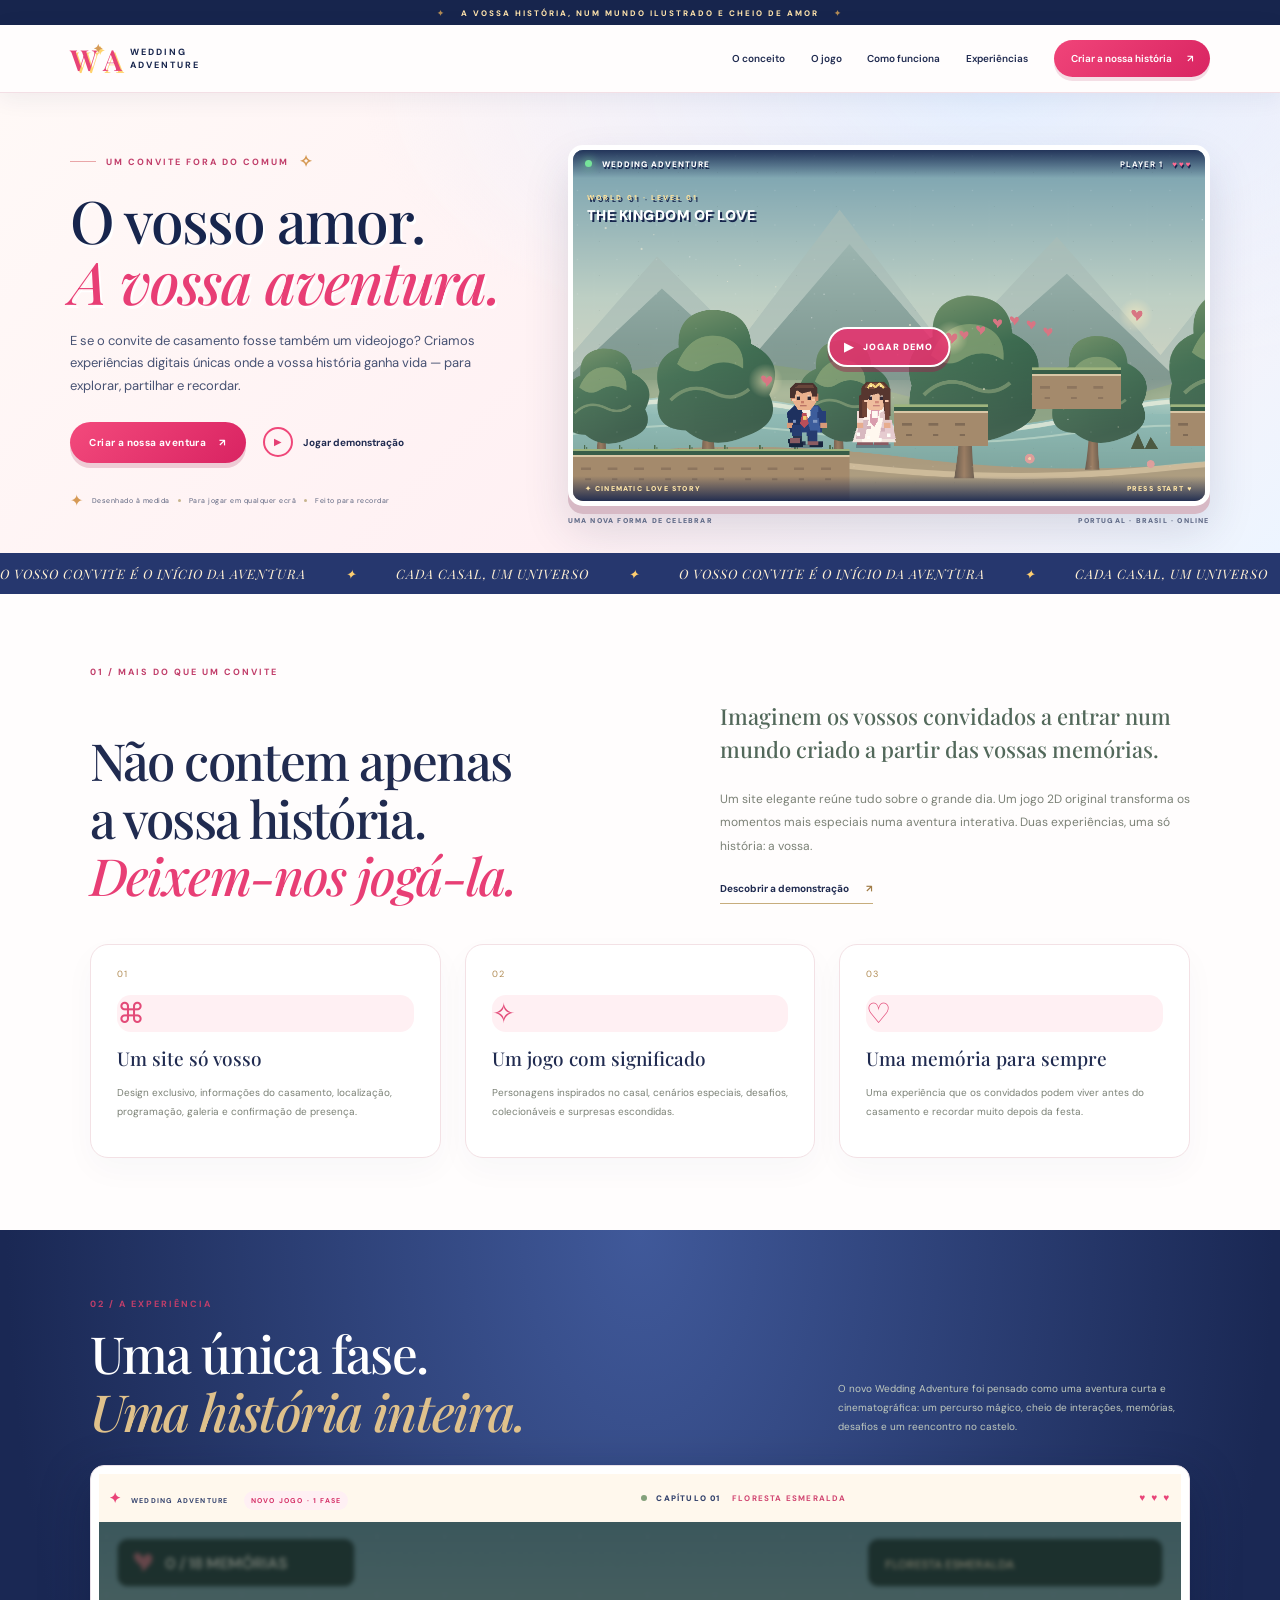
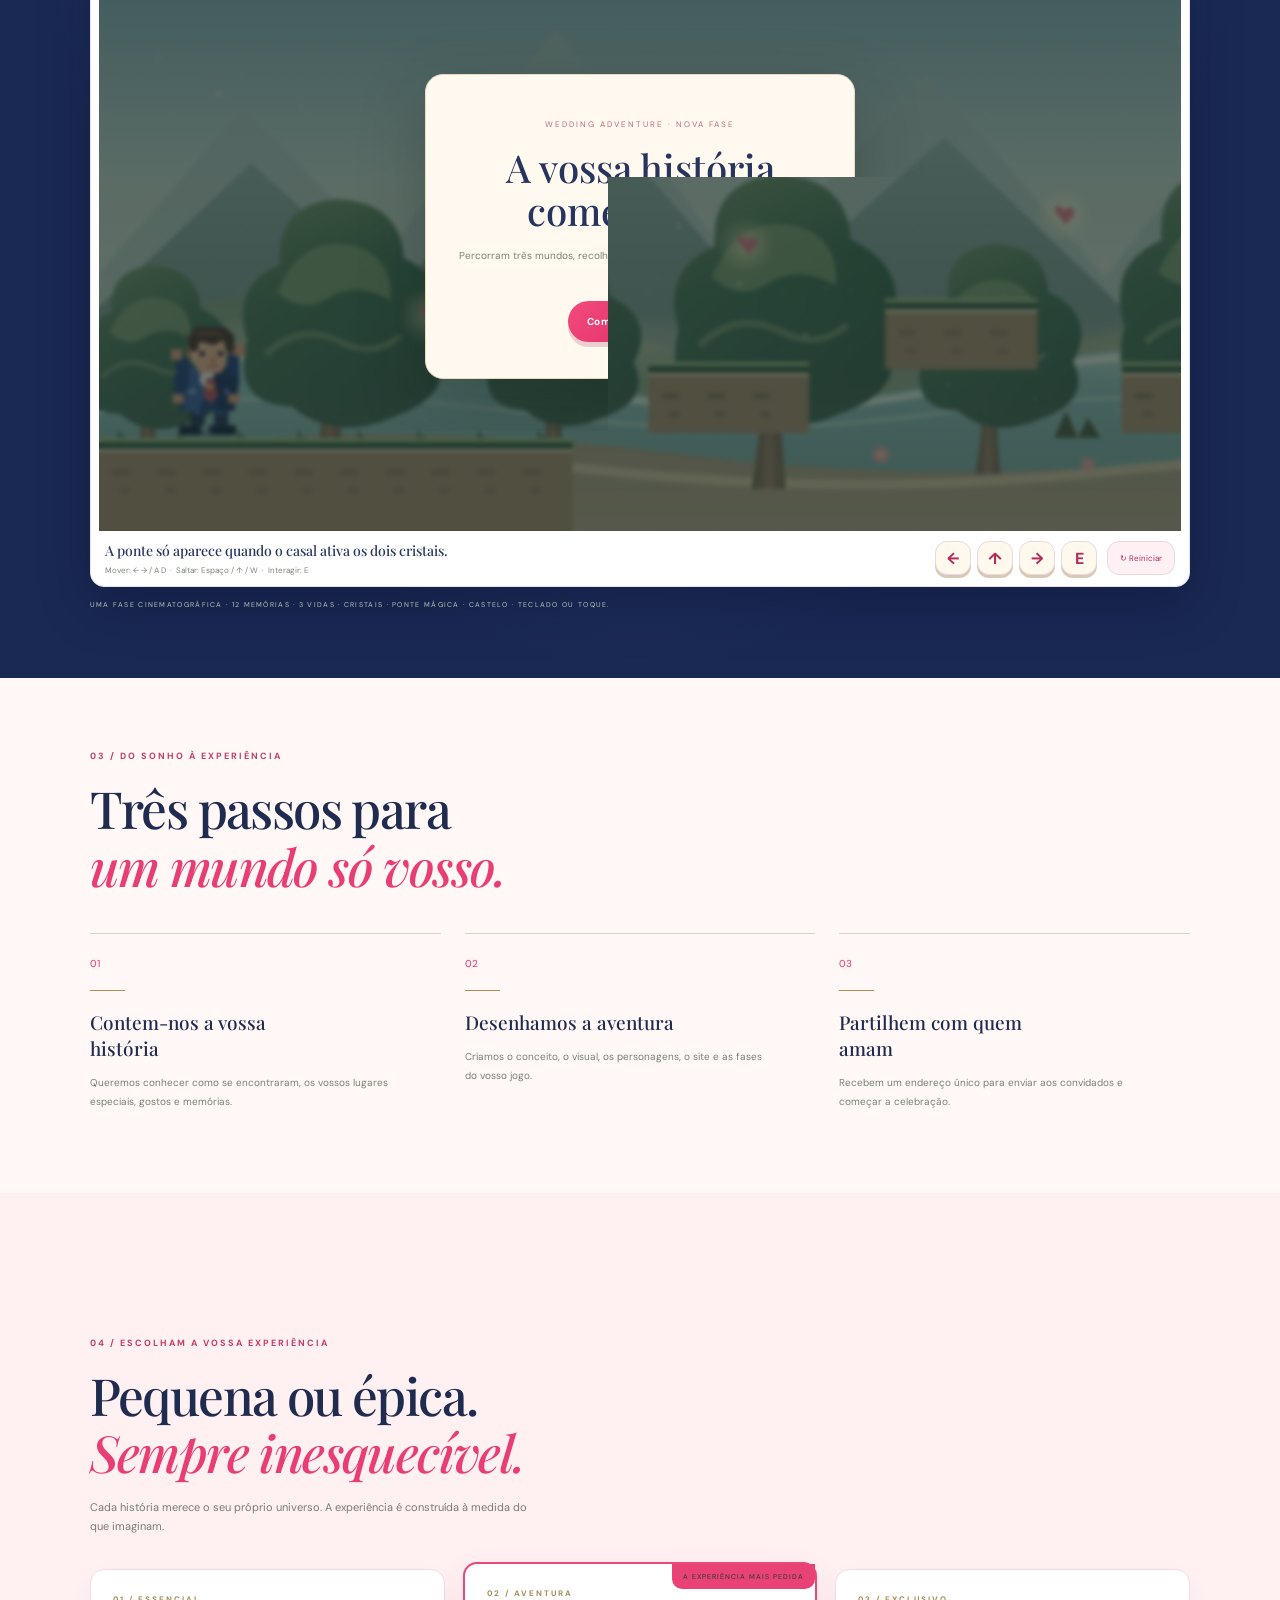
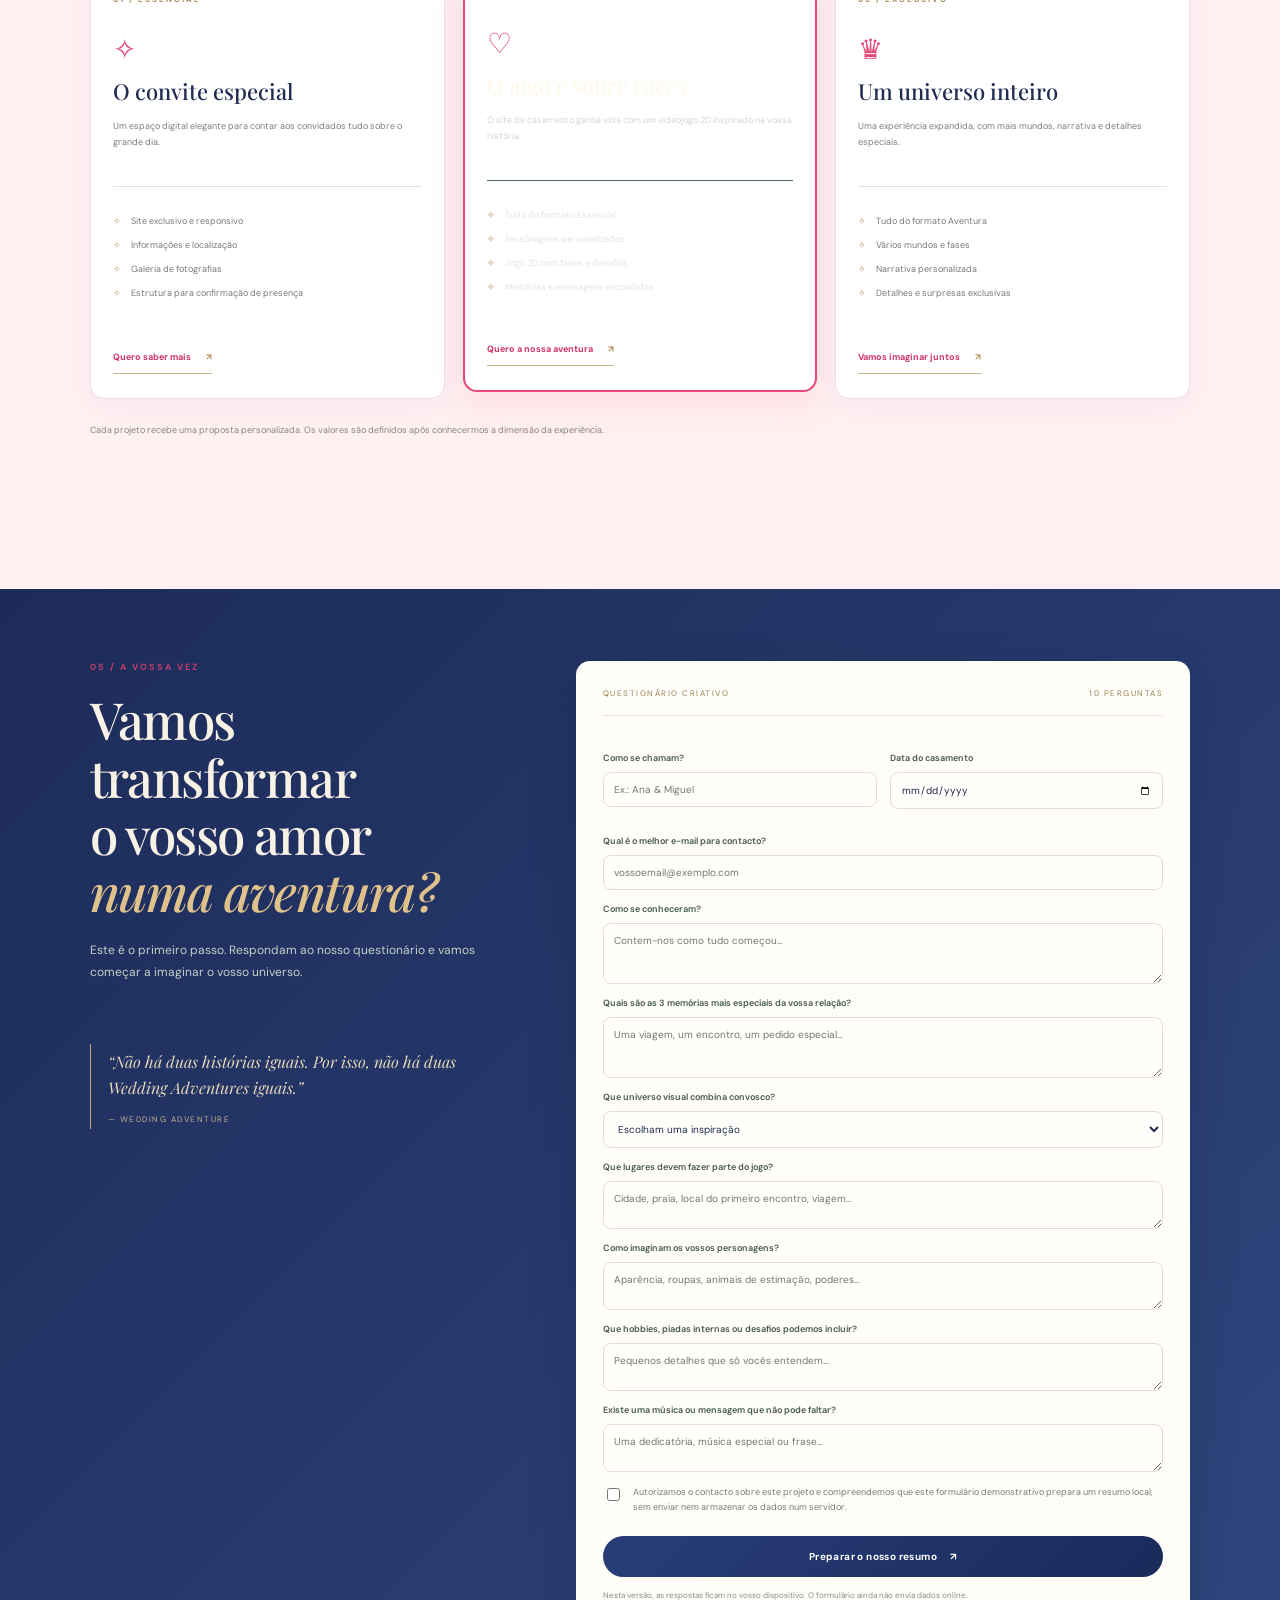
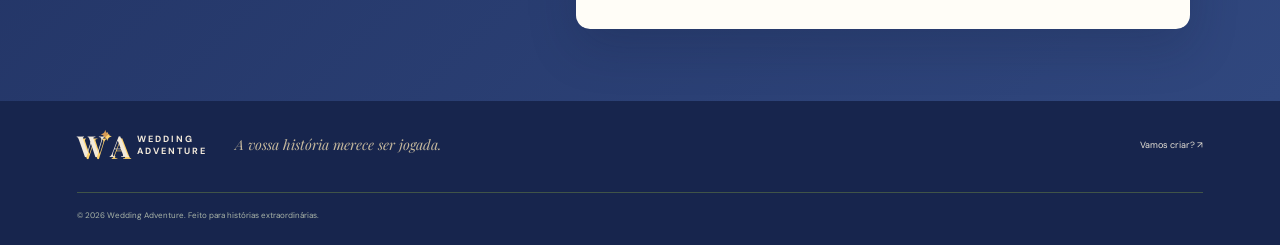
==== commit 14c4f2a3: "Rebuild Wedding Adventure game landing section for the new one-level experience" ====
--- a/index.html
+++ b/index.html
@@ -32,10 +32,13 @@
 <div class="marquee"><div>O VOSSO CONVITE É O INÍCIO DA AVENTURA <span>✦</span> CADA CASAL, UM UNIVERSO <span>✦</span> O VOSSO CONVITE É O INÍCIO DA AVENTURA <span>✦</span> CADA CASAL, UM UNIVERSO <span>✦</span></div></div>
 <section class="intro section-wrap" id="conceito"><div class="section-kicker">01 / MAIS DO QUE UM CONVITE</div><div class="intro-grid"><h2>Não contem apenas<br>a vossa história.<br><em>Deixem-nos jogá-la.</em></h2><div><p class="large-copy">Imaginem os vossos convidados a entrar num mundo criado a partir das vossas memórias.</p><p>Um site elegante reúne tudo sobre o grande dia. Um jogo 2D original transforma os momentos mais especiais numa aventura interativa. Duas experiências, uma só história: a vossa.</p><a class="underlined-link" href="#jogo">Descobrir a demonstração <span>↗</span></a></div></div>
 <div class="feature-grid"><article class="feature"><span class="feature-index">01</span><div class="feature-icon">⌘</div><h3>Um site só vosso</h3><p>Design exclusivo, informações do casamento, localização, programação, galeria e confirmação de presença.</p></article><article class="feature"><span class="feature-index">02</span><div class="feature-icon">✧</div><h3>Um jogo com significado</h3><p>Personagens inspirados no casal, cenários especiais, desafios, colecionáveis e surpresas escondidas.</p></article><article class="feature"><span class="feature-index">03</span><div class="feature-icon">♡</div><h3>Uma memória para sempre</h3><p>Uma experiência que os convidados podem viver antes do casamento e recordar muito depois da festa.</p></article></div></section>
-<section class="game-section" id="jogo"><div class="game-heading"><div><div class="section-kicker section-kicker-light">02 / EXPERIMENTEM AGORA</div><h2>Três mundos à vossa espera.<br><em>Uma grande aventura.</em></h2></div><p>Percorram três mundos ilustrados, descubram memórias escondidas e atravessem florestas, aldeias costeiras e jardins até ao castelo.</p></div>
-<div class="game-window"><div class="game-bar"><div class="game-brand"><span class="game-brand-icon">✦</span> WEDDING ADVENTURE <span class="demo-pill">DEMO COM SPRITES</span></div><div class="game-status"><span class="status-dot"></span> WORLD 01 <b id="level-name">THE MEADOW</b></div><div class="game-lives">♥ ♥ ♥</div></div>
-<div class="game-stage"><canvas id="game" width="1280" height="720" aria-label="Aventura 2D ilustrada: atravesse três mapas para encontrar a noiva no castelo."></canvas><div class="game-overlay" id="game-overlay"><div class="overlay-card"><span class="overlay-kicker">WEDDING ADVENTURE PRESENTS</span><h3>A vossa história<br>começa aqui.</h3><p>Recolham as memórias. No final, há uma surpresa à espera.</p><button class="button button-gold" id="start-game">Começar a jogar <span>▶</span></button></div></div><div class="game-hud"><span>MEMÓRIAS <b id="score">0 / 18</b></span><span>✦ 3 VIDAS · 1 PONTO DE CONTROLO</span><span>WORLD 01</span></div></div>
-<div class="game-toolbar"><div class="game-instructions"><strong id="game-message">Descubram 18 memórias e atravessem três mundos até ao reencontro dos noivos.</strong><small>Mover: ← → &nbsp;·&nbsp; Saltar: A / Espaço / ↑</small></div><div class="mobile-controls"><button data-key="left" aria-label="Esquerda">←</button><button data-key="jump" aria-label="Saltar">↑</button><button data-key="right" aria-label="Direita">→</button></div><button class="restart-button" id="reset-game">↻ Reiniciar</button></div></div><p class="game-note">AVENTURA 2D ILUSTRADA · 3 MAPAS · 19 MEMÓRIAS · 3 VIDAS · TECLADO OU TOQUE.</p></section>
+<section class="game-section" id="jogo">
+<div class="game-heading"><div><div class="section-kicker section-kicker-light">02 / A EXPERIÊNCIA</div><h2>Uma única fase.<br><em>Uma história inteira.</em></h2></div>
+<p>O novo Wedding Adventure foi pensado como uma aventura curta e cinematográfica: um percurso mágico, cheio de interações, memórias, desafios e um reencontro no castelo.</p></div>
+<div class="game-window"><div class="game-bar"><div class="game-brand"><span class="game-brand-icon">✦</span> WEDDING ADVENTURE <span class="demo-pill">NOVO JOGO · 1 FASE</span></div><div class="game-status"><span class="status-dot"></span> CAPÍTULO 01 <b id="level-name">O REINO DO AMOR</b></div><div class="game-lives">♥ ♥ ♥</div></div>
+<div class="game-stage"><canvas id="game" width="1280" height="720" aria-label="Jogo 2D de fantasia romântica com um noivo e uma noiva atravessando um reino mágico até ao castelo."></canvas><div class="game-overlay" id="game-overlay"><div class="overlay-card"><span class="overlay-kicker">WEDDING ADVENTURE · NOVA FASE</span><h3>O reino do amor<br>espera por vocês.</h3><p>Atravessem a floresta encantada, ativem a ponte mágica, descubram as memórias e cheguem ao castelo.</p><button class="button button-gold" id="start-game">Começar a aventura <span>▶</span></button></div></div><div class="game-hud"><span>MEMÓRIAS <b id="score">0 / 12</b></span><span>♥ 3 VIDAS · ✦ 1 FASE</span><span id="game-chapter">CAPÍTULO 01</span></div></div>
+<div class="game-toolbar"><div class="game-instructions"><strong id="game-message">A ponte só aparece quando o casal ativa os dois cristais.</strong><small>Mover: ← → / A D &nbsp;·&nbsp; Saltar: Espaço / ↑ / W &nbsp;·&nbsp; Interagir: E</small></div><div class="mobile-controls"><button data-key="left" aria-label="Esquerda">←</button><button data-key="jump" aria-label="Saltar">↑</button><button data-key="right" aria-label="Direita">→</button><button data-key="interact" aria-label="Interagir">E</button></div><button class="restart-button" id="reset-game">↻ Reiniciar</button></div></div>
+<p class="game-note">UMA FASE CINEMATOGRÁFICA · 12 MEMÓRIAS · 3 VIDAS · CRISTAIS · PONTE MÁGICA · CASTELO · TECLADO OU TOQUE.</p></section>
 <section class="process section-wrap" id="experiencia"><div class="section-kicker">03 / DO SONHO À EXPERIÊNCIA</div><h2>Três passos para<br><em>um mundo só vosso.</em></h2><div class="steps"><article><span>01</span><div class="step-line"></div><h3>Contem-nos a vossa história</h3><p>Queremos conhecer como se encontraram, os vossos lugares especiais, gostos e memórias.</p></article><article><span>02</span><div class="step-line"></div><h3>Desenhamos a aventura</h3><p>Criamos o conceito, o visual, os personagens, o site e as fases do vosso jogo.</p></article><article><span>03</span><div class="step-line"></div><h3>Partilhem com quem amam</h3><p>Recebem um endereço único para enviar aos convidados e começar a celebração.</p></article></div></section>
 <section class="pricing" id="pacotes"><div class="section-wrap"><div class="section-kicker">04 / ESCOLHAM A VOSSA EXPERIÊNCIA</div><h2>Pequena ou épica.<br><em>Sempre inesquecível.</em></h2><p class="pricing-intro">Cada história merece o seu próprio universo. A experiência é construída à medida do que imaginam.</p><div class="price-grid"><article class="price-card"><span class="price-label">01 / ESSENCIAL</span><div class="price-symbol">✧</div><h3>O convite especial</h3><p>Um espaço digital elegante para contar aos convidados tudo sobre o grande dia.</p><ul><li>Site exclusivo e responsivo</li><li>Informações e localização</li><li>Galeria de fotografias</li><li>Estrutura para confirmação de presença</li></ul><a href="#criar" class="price-link">Quero saber mais <span>↗</span></a></article><article class="price-card price-featured"><span class="featured-ribbon">A EXPERIÊNCIA MAIS PEDIDA</span><span class="price-label">02 / AVENTURA</span><div class="price-symbol">♡</div><h3>O jogo é sobre vocês</h3><p>O site de casamento ganha vida com um videojogo 2D inspirado na vossa história.</p><ul><li>Tudo do formato Essencial</li><li>Personagens personalizados</li><li>Jogo 2D com fases e desafios</li><li>Memórias e mensagens escondidas</li></ul><a href="#criar" class="price-link">Quero a nossa aventura <span>↗</span></a></article><article class="price-card"><span class="price-label">03 / EXCLUSIVO</span><div class="price-symbol">♛</div><h3>Um universo inteiro</h3><p>Uma experiência expandida, com mais mundos, narrativa e detalhes especiais.</p><ul><li>Tudo do formato Aventura</li><li>Vários mundos e fases</li><li>Narrativa personalizada</li><li>Detalhes e surpresas exclusivas</li></ul><a href="#criar" class="price-link">Vamos imaginar juntos <span>↗</span></a></article></div><p class="price-disclaimer">Cada projeto recebe uma proposta personalizada. Os valores são definidos após conhecermos a dimensão da experiência.</p></div></section>
 <section class="form-section" id="criar"><div class="form-layout"><div class="form-aside"><div class="section-kicker section-kicker-light">05 / A VOSSA VEZ</div><h2>Vamos transformar<br>o vosso amor <em>numa aventura?</em></h2><p>Este é o primeiro passo. Respondam ao nosso questionário e vamos começar a imaginar o vosso universo.</p><div class="aside-quote">“Não há duas histórias iguais. Por isso, não há duas Wedding Adventures iguais.”<span>— WEDDING ADVENTURE</span></div></div>
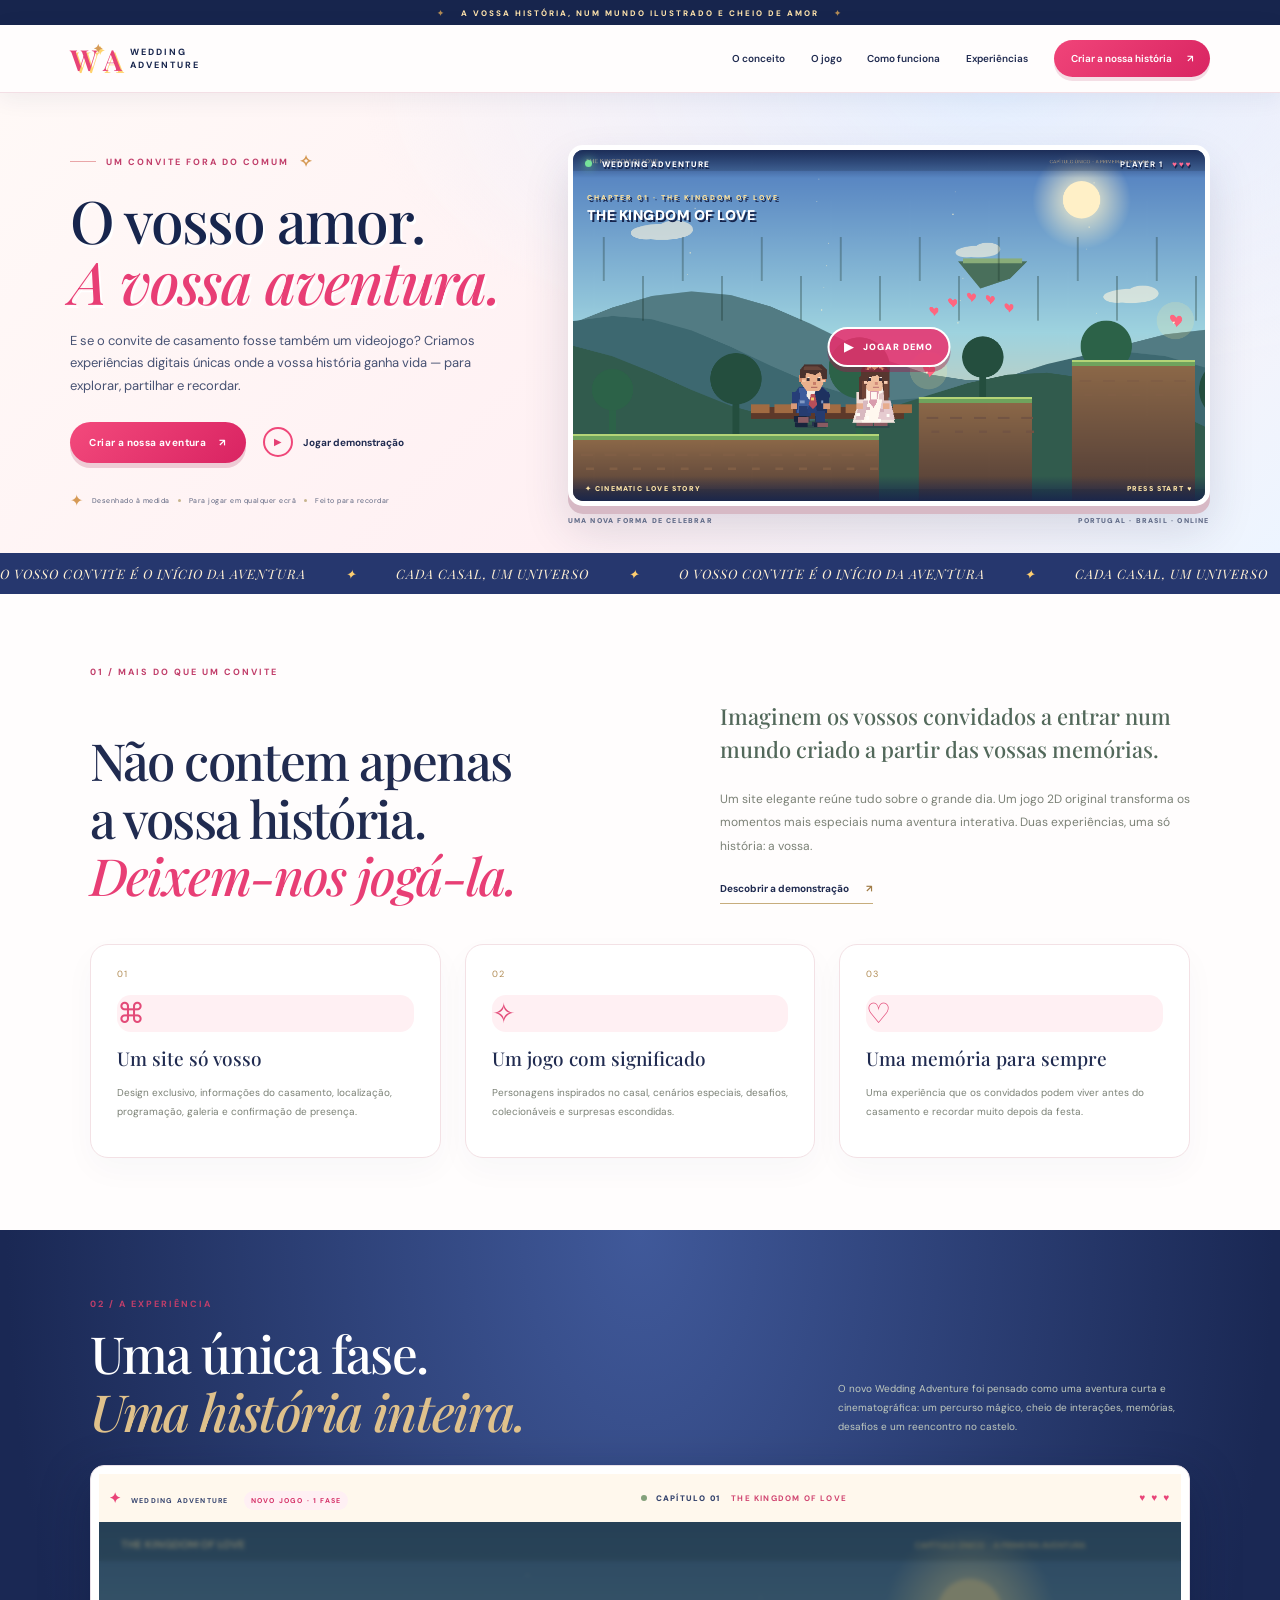
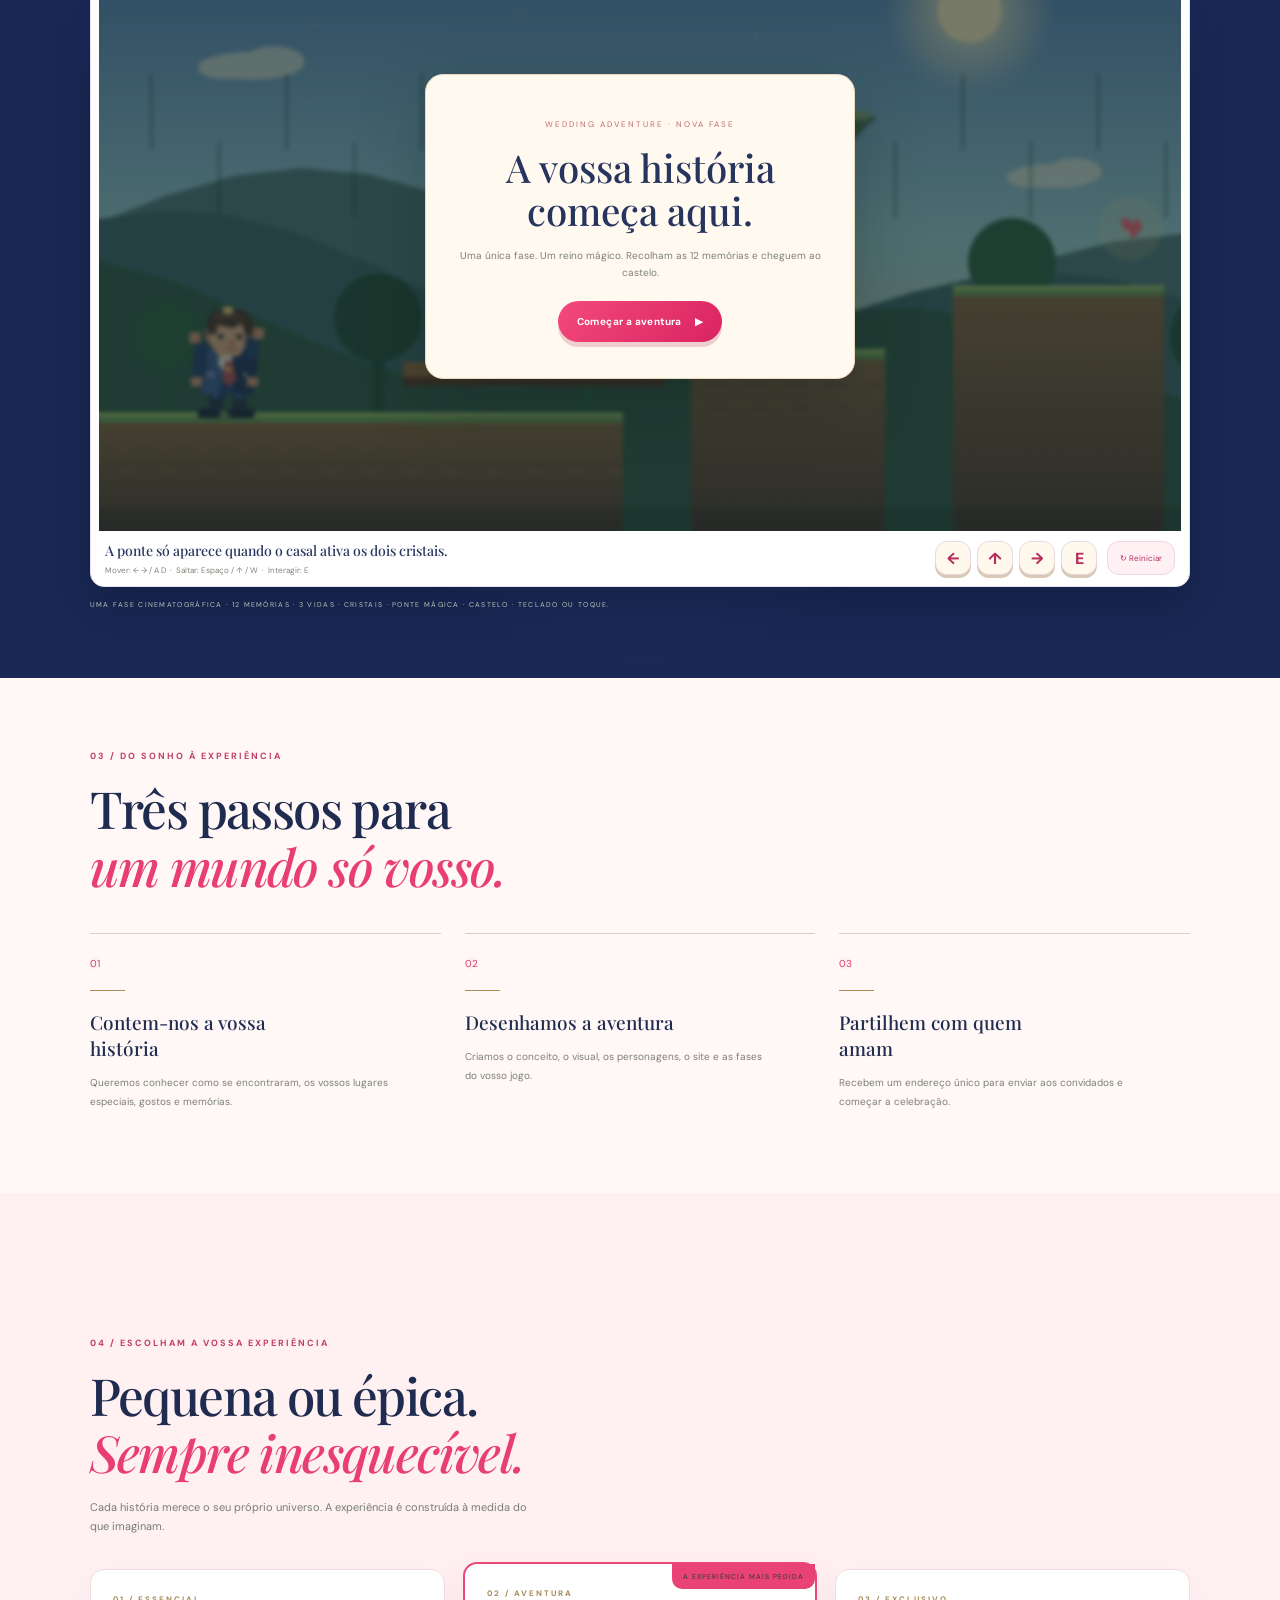
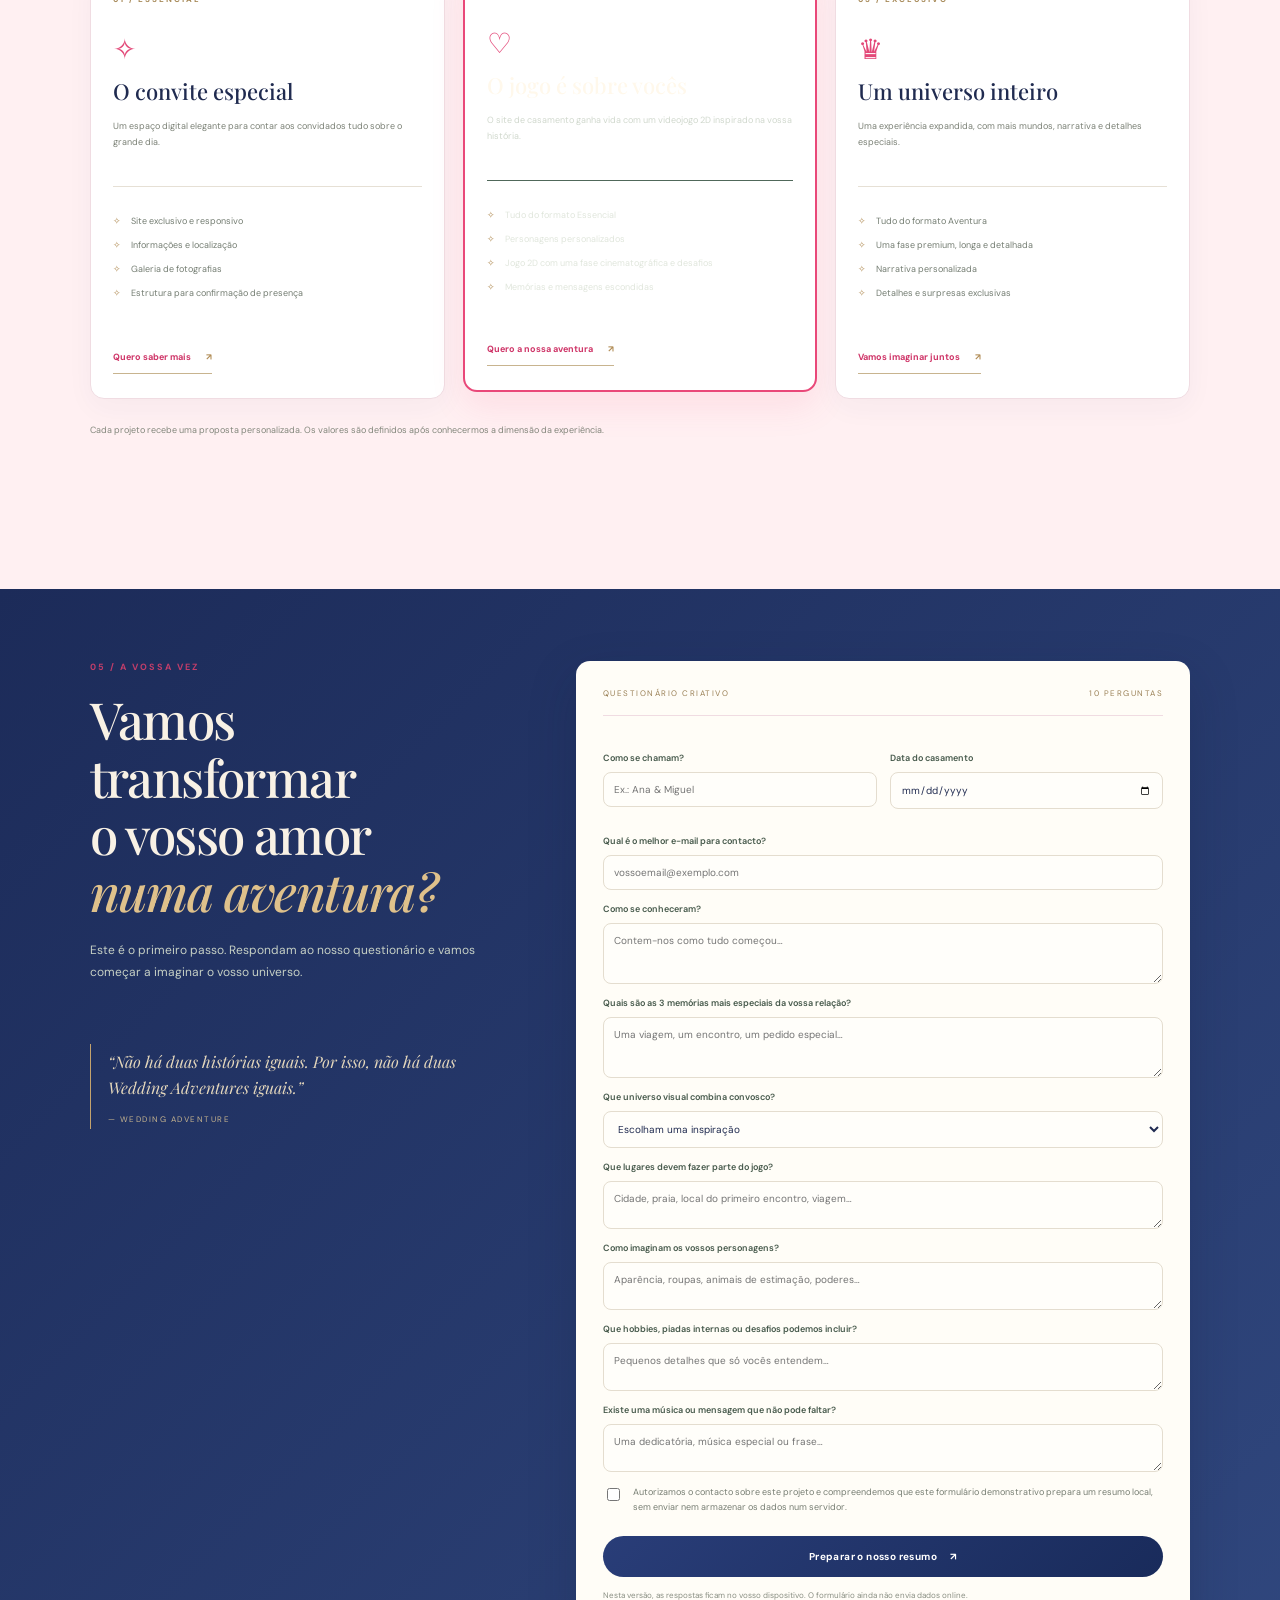
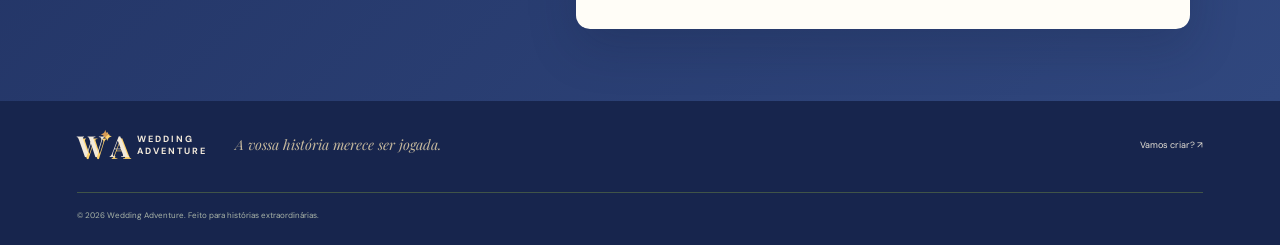
==== commit b5a10282: "Present Wedding Adventure as a single cinematic custom level" ====
--- a/index.html
+++ b/index.html
@@ -24,7 +24,7 @@
 <div class="hero-visual"><div class="hero-image-frame snes-frame">
 <canvas id="hero-game-preview" width="1280" height="720" aria-label="Prévia animada do jogo Wedding Adventure com ilustração cinematográfica"></canvas>
 <div class="preview-topbar"><span><i></i> WEDDING ADVENTURE</span><b>PLAYER 1 <strong>♥♥♥</strong></b></div>
-<div class="preview-level"><small>WORLD 01 · LEVEL 01</small><strong>THE KINGDOM OF LOVE</strong></div>
+<div class="preview-level"><small>CHAPTER 01 · THE KINGDOM OF LOVE</small><strong>THE KINGDOM OF LOVE</strong></div>
 <a class="preview-play" href="#jogo" aria-label="Experimentar a demonstração do jogo"><span>▶</span> JOGAR DEMO</a>
 <div class="preview-bottom"><span>✦ CINEMATIC LOVE STORY</span><span>PRESS START ♥</span></div>
 </div><div class="visual-caption"><span>UMA NOVA FORMA DE CELEBRAR</span><span>PORTUGAL · BRASIL · ONLINE</span></div></div>
@@ -40,7 +40,7 @@
 <div class="game-toolbar"><div class="game-instructions"><strong id="game-message">A ponte só aparece quando o casal ativa os dois cristais.</strong><small>Mover: ← → / A D &nbsp;·&nbsp; Saltar: Espaço / ↑ / W &nbsp;·&nbsp; Interagir: E</small></div><div class="mobile-controls"><button data-key="left" aria-label="Esquerda">←</button><button data-key="jump" aria-label="Saltar">↑</button><button data-key="right" aria-label="Direita">→</button><button data-key="interact" aria-label="Interagir">E</button></div><button class="restart-button" id="reset-game">↻ Reiniciar</button></div></div>
 <p class="game-note">UMA FASE CINEMATOGRÁFICA · 12 MEMÓRIAS · 3 VIDAS · CRISTAIS · PONTE MÁGICA · CASTELO · TECLADO OU TOQUE.</p></section>
 <section class="process section-wrap" id="experiencia"><div class="section-kicker">03 / DO SONHO À EXPERIÊNCIA</div><h2>Três passos para<br><em>um mundo só vosso.</em></h2><div class="steps"><article><span>01</span><div class="step-line"></div><h3>Contem-nos a vossa história</h3><p>Queremos conhecer como se encontraram, os vossos lugares especiais, gostos e memórias.</p></article><article><span>02</span><div class="step-line"></div><h3>Desenhamos a aventura</h3><p>Criamos o conceito, o visual, os personagens, o site e as fases do vosso jogo.</p></article><article><span>03</span><div class="step-line"></div><h3>Partilhem com quem amam</h3><p>Recebem um endereço único para enviar aos convidados e começar a celebração.</p></article></div></section>
-<section class="pricing" id="pacotes"><div class="section-wrap"><div class="section-kicker">04 / ESCOLHAM A VOSSA EXPERIÊNCIA</div><h2>Pequena ou épica.<br><em>Sempre inesquecível.</em></h2><p class="pricing-intro">Cada história merece o seu próprio universo. A experiência é construída à medida do que imaginam.</p><div class="price-grid"><article class="price-card"><span class="price-label">01 / ESSENCIAL</span><div class="price-symbol">✧</div><h3>O convite especial</h3><p>Um espaço digital elegante para contar aos convidados tudo sobre o grande dia.</p><ul><li>Site exclusivo e responsivo</li><li>Informações e localização</li><li>Galeria de fotografias</li><li>Estrutura para confirmação de presença</li></ul><a href="#criar" class="price-link">Quero saber mais <span>↗</span></a></article><article class="price-card price-featured"><span class="featured-ribbon">A EXPERIÊNCIA MAIS PEDIDA</span><span class="price-label">02 / AVENTURA</span><div class="price-symbol">♡</div><h3>O jogo é sobre vocês</h3><p>O site de casamento ganha vida com um videojogo 2D inspirado na vossa história.</p><ul><li>Tudo do formato Essencial</li><li>Personagens personalizados</li><li>Jogo 2D com fases e desafios</li><li>Memórias e mensagens escondidas</li></ul><a href="#criar" class="price-link">Quero a nossa aventura <span>↗</span></a></article><article class="price-card"><span class="price-label">03 / EXCLUSIVO</span><div class="price-symbol">♛</div><h3>Um universo inteiro</h3><p>Uma experiência expandida, com mais mundos, narrativa e detalhes especiais.</p><ul><li>Tudo do formato Aventura</li><li>Vários mundos e fases</li><li>Narrativa personalizada</li><li>Detalhes e surpresas exclusivas</li></ul><a href="#criar" class="price-link">Vamos imaginar juntos <span>↗</span></a></article></div><p class="price-disclaimer">Cada projeto recebe uma proposta personalizada. Os valores são definidos após conhecermos a dimensão da experiência.</p></div></section>
+<section class="pricing" id="pacotes"><div class="section-wrap"><div class="section-kicker">04 / ESCOLHAM A VOSSA EXPERIÊNCIA</div><h2>Pequena ou épica.<br><em>Sempre inesquecível.</em></h2><p class="pricing-intro">Cada história merece o seu próprio universo. A experiência é construída à medida do que imaginam.</p><div class="price-grid"><article class="price-card"><span class="price-label">01 / ESSENCIAL</span><div class="price-symbol">✧</div><h3>O convite especial</h3><p>Um espaço digital elegante para contar aos convidados tudo sobre o grande dia.</p><ul><li>Site exclusivo e responsivo</li><li>Informações e localização</li><li>Galeria de fotografias</li><li>Estrutura para confirmação de presença</li></ul><a href="#criar" class="price-link">Quero saber mais <span>↗</span></a></article><article class="price-card price-featured"><span class="featured-ribbon">A EXPERIÊNCIA MAIS PEDIDA</span><span class="price-label">02 / AVENTURA</span><div class="price-symbol">♡</div><h3>O jogo é sobre vocês</h3><p>O site de casamento ganha vida com um videojogo 2D inspirado na vossa história.</p><ul><li>Tudo do formato Essencial</li><li>Personagens personalizados</li><li>Jogo 2D com uma fase cinematográfica e desafios</li><li>Memórias e mensagens escondidas</li></ul><a href="#criar" class="price-link">Quero a nossa aventura <span>↗</span></a></article><article class="price-card"><span class="price-label">03 / EXCLUSIVO</span><div class="price-symbol">♛</div><h3>Um universo inteiro</h3><p>Uma experiência expandida, com mais mundos, narrativa e detalhes especiais.</p><ul><li>Tudo do formato Aventura</li><li>Uma fase premium, longa e detalhada</li><li>Narrativa personalizada</li><li>Detalhes e surpresas exclusivas</li></ul><a href="#criar" class="price-link">Vamos imaginar juntos <span>↗</span></a></article></div><p class="price-disclaimer">Cada projeto recebe uma proposta personalizada. Os valores são definidos após conhecermos a dimensão da experiência.</p></div></section>
 <section class="form-section" id="criar"><div class="form-layout"><div class="form-aside"><div class="section-kicker section-kicker-light">05 / A VOSSA VEZ</div><h2>Vamos transformar<br>o vosso amor <em>numa aventura?</em></h2><p>Este é o primeiro passo. Respondam ao nosso questionário e vamos começar a imaginar o vosso universo.</p><div class="aside-quote">“Não há duas histórias iguais. Por isso, não há duas Wedding Adventures iguais.”<span>— WEDDING ADVENTURE</span></div></div>
 <form id="couple-form" class="couple-form"><div class="form-progress"><span>QUESTIONÁRIO CRIATIVO</span><span>10 PERGUNTAS</span></div>
 <div class="field-row"><label>Como se chamam? <input name="names" required placeholder="Ex.: Ana & Miguel"></label><label>Data do casamento <input name="date" type="date"></label></div>
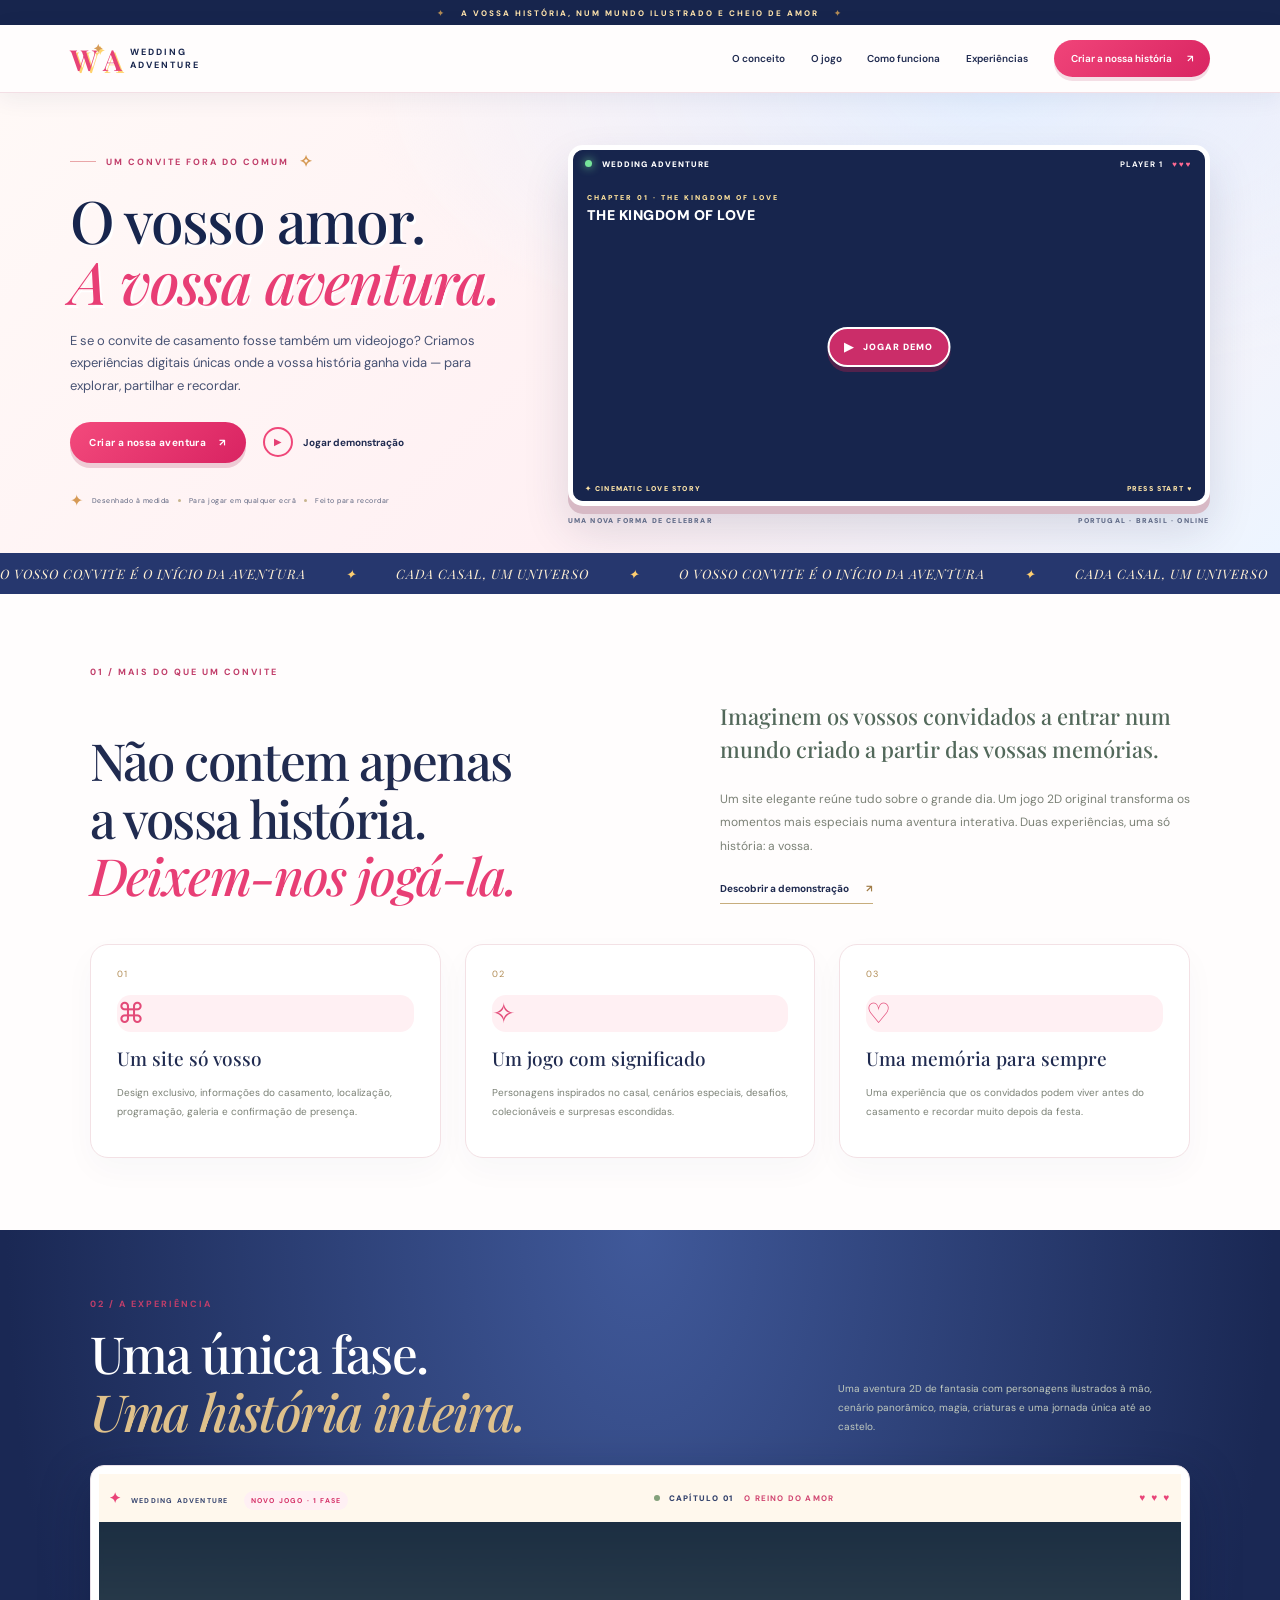
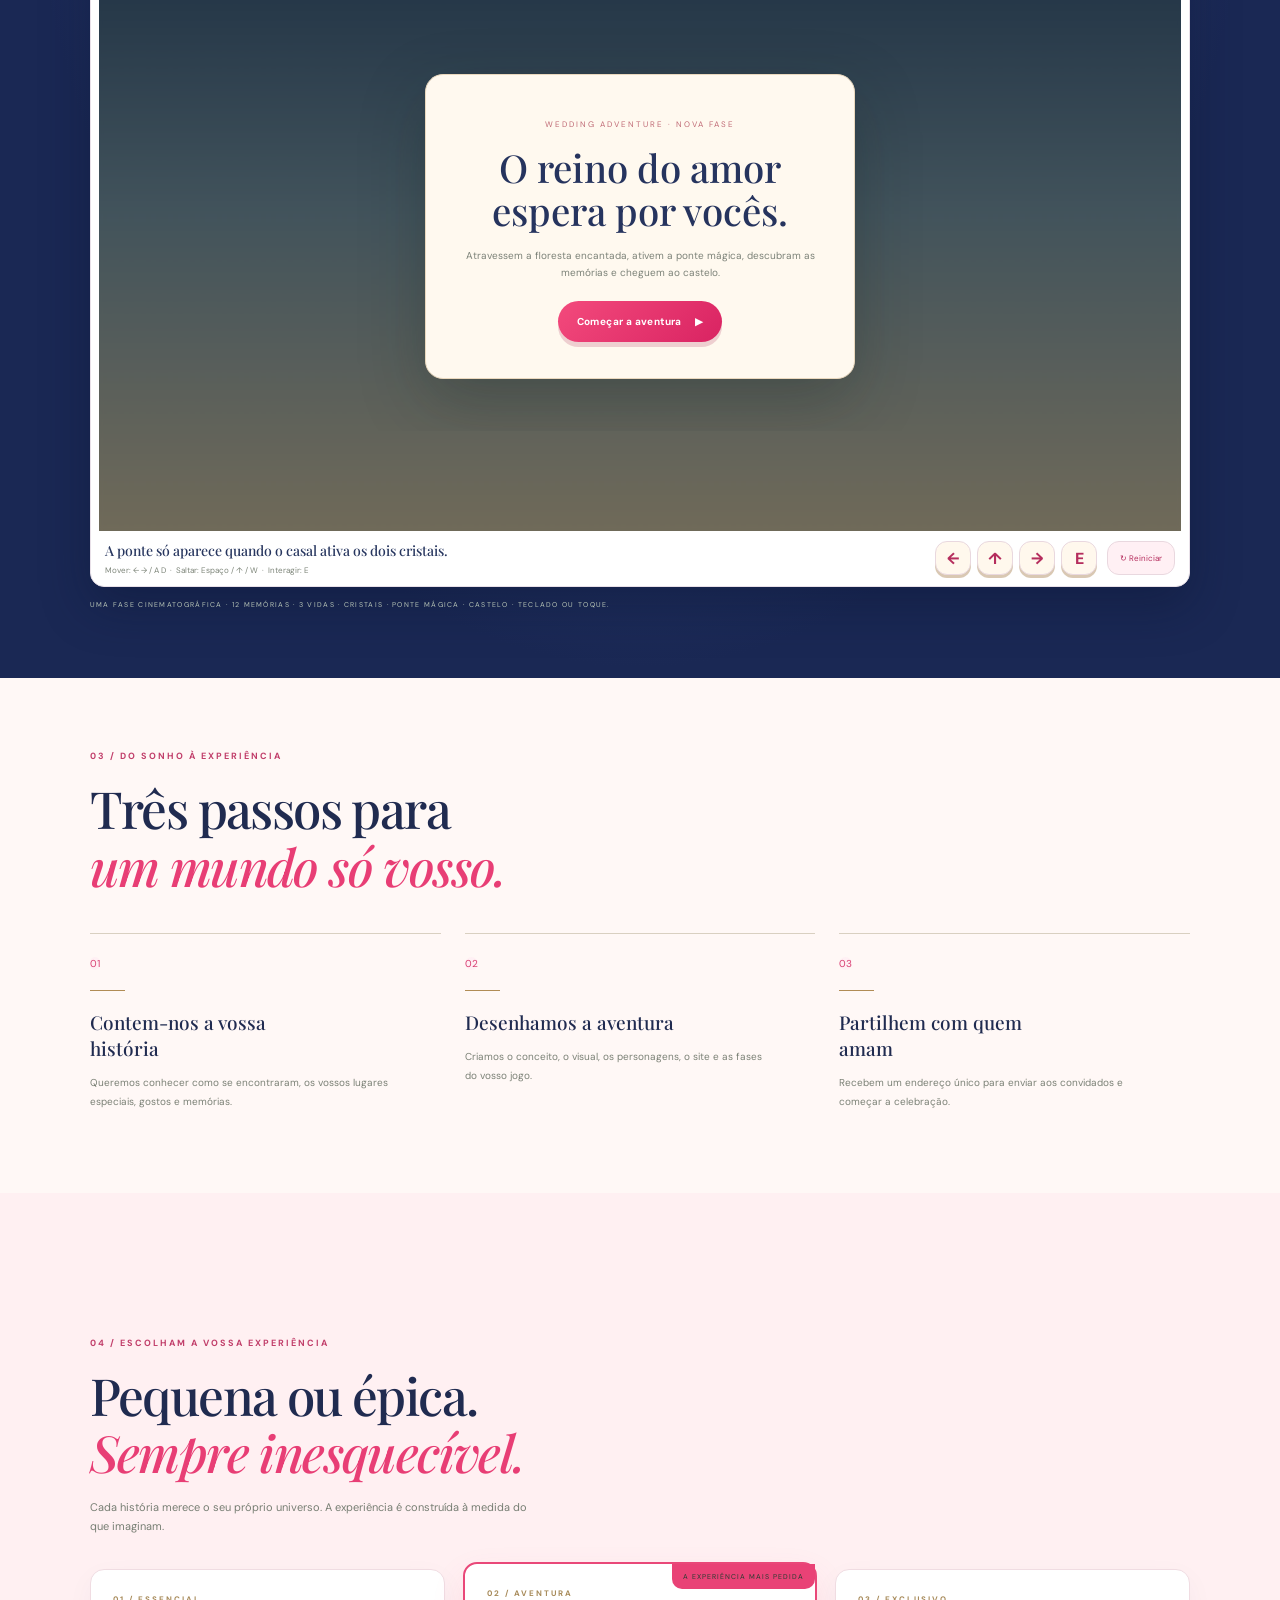
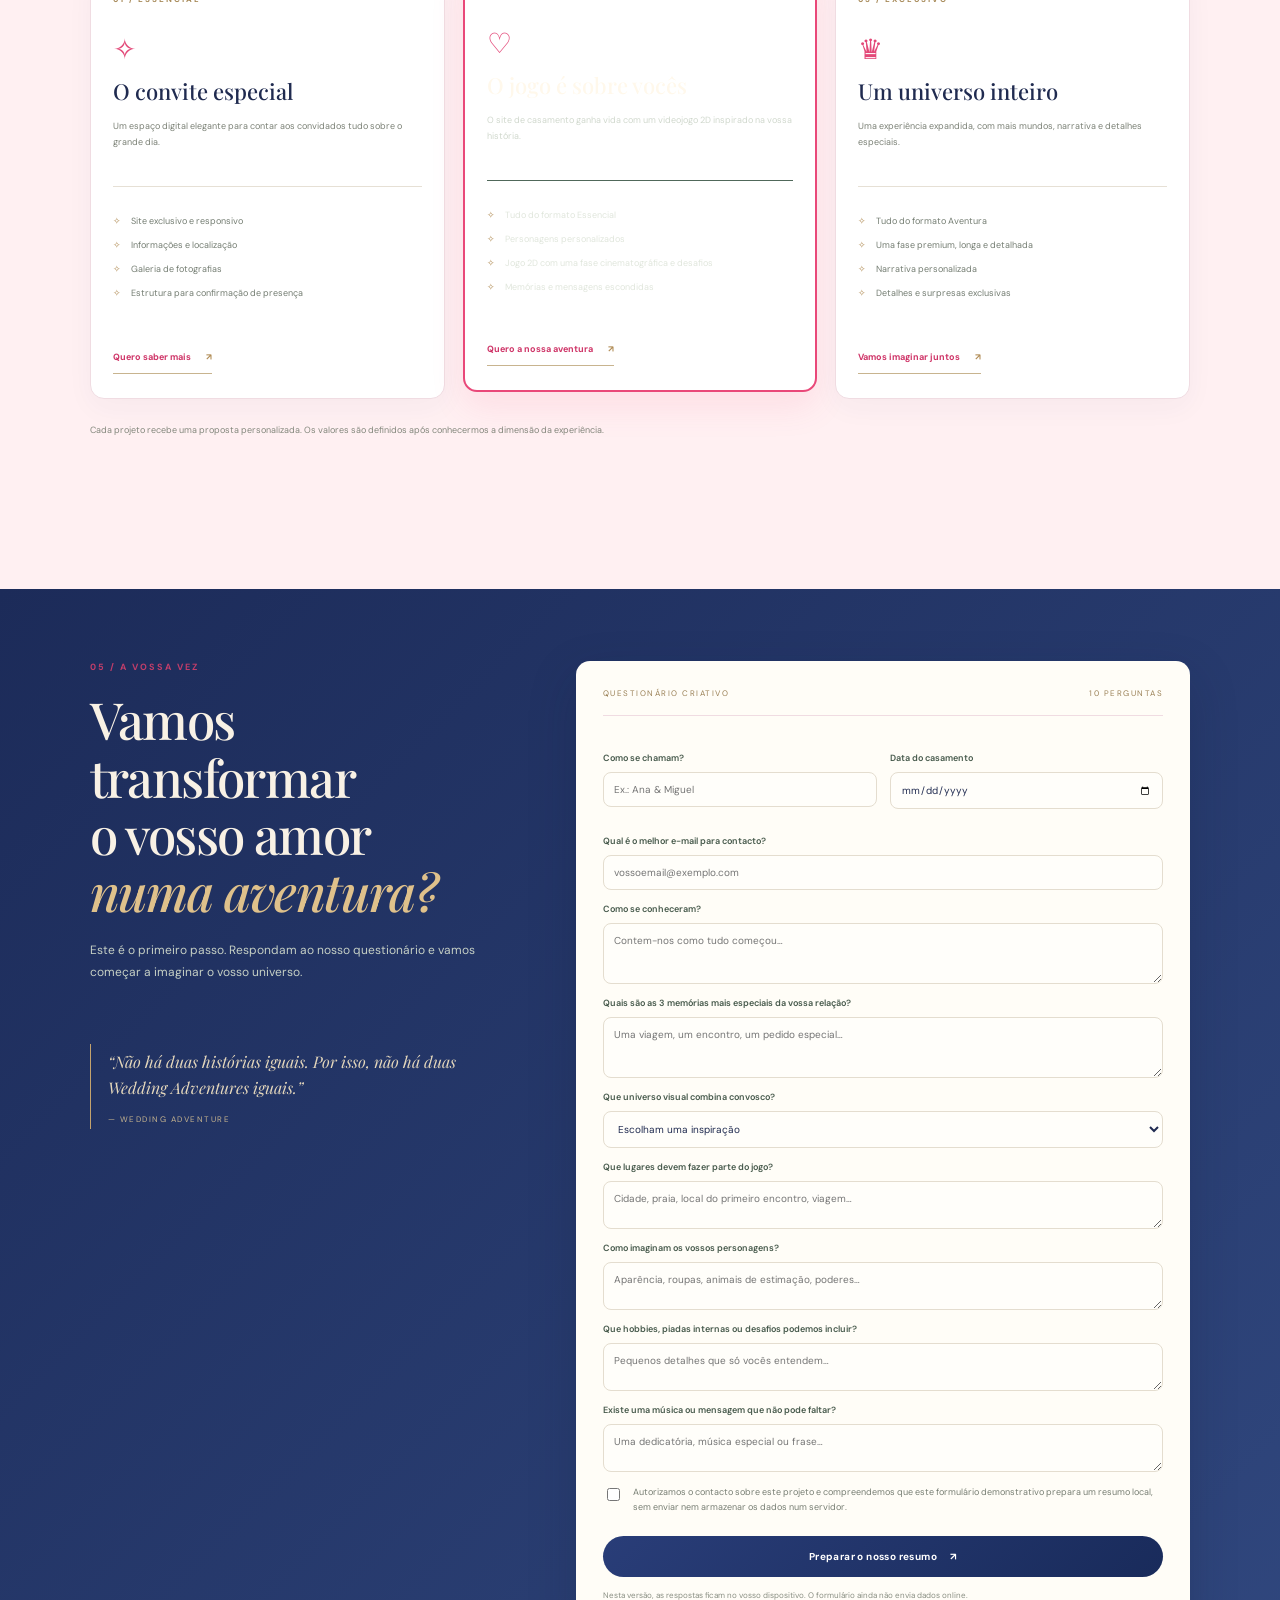
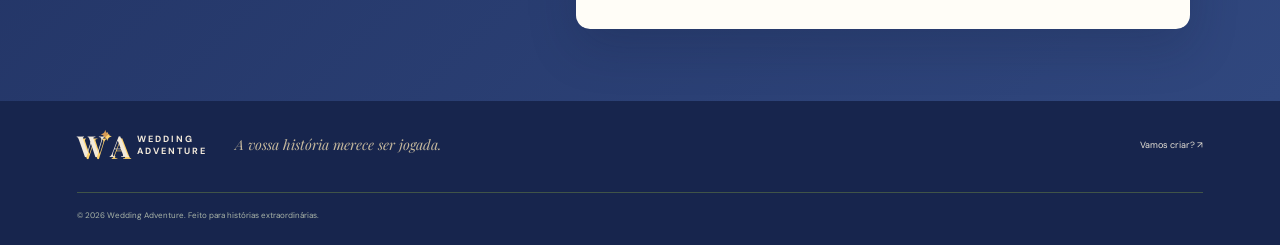
==== commit 30991758: "Refresh Wedding Adventure page assets and announce the fully re-illustrated game" ====
--- a/index.html
+++ b/index.html
@@ -7,7 +7,7 @@
 <title>Wedding Adventure — O amor é a maior aventura</title>
 <link rel="preconnect" href="https://fonts.googleapis.com"><link rel="preconnect" href="https://fonts.gstatic.com" crossorigin>
 <link href="https://fonts.googleapis.com/css2?family=DM+Sans:wght@400;500;600;700&family=Playfair+Display:ital,wght@0,500;0,600;0,700;1,500;1,600&display=swap" rel="stylesheet">
-<link rel="stylesheet" href="styles.css?v=sprite-engine-1">
+<link rel="stylesheet" href="styles.css?v=fantasy-art-2">
 </head>
 <body>
 <div class="announcement"><span>✦</span> A VOSSA HISTÓRIA, NUM MUNDO ILUSTRADO E CHEIO DE AMOR <span>✦</span></div>
@@ -34,9 +34,9 @@
 <div class="feature-grid"><article class="feature"><span class="feature-index">01</span><div class="feature-icon">⌘</div><h3>Um site só vosso</h3><p>Design exclusivo, informações do casamento, localização, programação, galeria e confirmação de presença.</p></article><article class="feature"><span class="feature-index">02</span><div class="feature-icon">✧</div><h3>Um jogo com significado</h3><p>Personagens inspirados no casal, cenários especiais, desafios, colecionáveis e surpresas escondidas.</p></article><article class="feature"><span class="feature-index">03</span><div class="feature-icon">♡</div><h3>Uma memória para sempre</h3><p>Uma experiência que os convidados podem viver antes do casamento e recordar muito depois da festa.</p></article></div></section>
 <section class="game-section" id="jogo">
 <div class="game-heading"><div><div class="section-kicker section-kicker-light">02 / A EXPERIÊNCIA</div><h2>Uma única fase.<br><em>Uma história inteira.</em></h2></div>
-<p>O novo Wedding Adventure foi pensado como uma aventura curta e cinematográfica: um percurso mágico, cheio de interações, memórias, desafios e um reencontro no castelo.</p></div>
+<p>Uma aventura 2D de fantasia com personagens ilustrados à mão, cenário panorâmico, magia, criaturas e uma jornada única até ao castelo.</p></div>
 <div class="game-window"><div class="game-bar"><div class="game-brand"><span class="game-brand-icon">✦</span> WEDDING ADVENTURE <span class="demo-pill">NOVO JOGO · 1 FASE</span></div><div class="game-status"><span class="status-dot"></span> CAPÍTULO 01 <b id="level-name">O REINO DO AMOR</b></div><div class="game-lives">♥ ♥ ♥</div></div>
-<div class="game-stage"><canvas id="game" width="1280" height="720" aria-label="Jogo 2D de fantasia romântica com um noivo e uma noiva atravessando um reino mágico até ao castelo."></canvas><div class="game-overlay" id="game-overlay"><div class="overlay-card"><span class="overlay-kicker">WEDDING ADVENTURE · NOVA FASE</span><h3>O reino do amor<br>espera por vocês.</h3><p>Atravessem a floresta encantada, ativem a ponte mágica, descubram as memórias e cheguem ao castelo.</p><button class="button button-gold" id="start-game">Começar a aventura <span>▶</span></button></div></div><div class="game-hud"><span>MEMÓRIAS <b id="score">0 / 12</b></span><span>♥ 3 VIDAS · ✦ 1 FASE</span><span id="game-chapter">CAPÍTULO 01</span></div></div>
+<div class="game-stage"><canvas id="game" width="1280" height="720" aria-label="Jogo 2D de fantasia romântica com um noivo e uma noiva atravessando um reino mágico até ao castelo."></canvas><div class="game-overlay" id="game-overlay"><div class="overlay-card"><span class="overlay-kicker">WEDDING ADVENTURE · NOVA FASE</span><h3>A lenda de vocês<br>começa agora.</h3><p>Atravessem a floresta encantada, ativem a ponte mágica, descubram as memórias e cheguem ao castelo.</p><button class="button button-gold" id="start-game">Começar a aventura <span>▶</span></button></div></div><div class="game-hud"><span>MEMÓRIAS <b id="score">0 / 12</b></span><span>♥ 3 VIDAS · ✦ 1 FASE</span><span id="game-chapter">CAPÍTULO 01</span></div></div>
 <div class="game-toolbar"><div class="game-instructions"><strong id="game-message">A ponte só aparece quando o casal ativa os dois cristais.</strong><small>Mover: ← → / A D &nbsp;·&nbsp; Saltar: Espaço / ↑ / W &nbsp;·&nbsp; Interagir: E</small></div><div class="mobile-controls"><button data-key="left" aria-label="Esquerda">←</button><button data-key="jump" aria-label="Saltar">↑</button><button data-key="right" aria-label="Direita">→</button><button data-key="interact" aria-label="Interagir">E</button></div><button class="restart-button" id="reset-game">↻ Reiniciar</button></div></div>
 <p class="game-note">UMA FASE CINEMATOGRÁFICA · 12 MEMÓRIAS · 3 VIDAS · CRISTAIS · PONTE MÁGICA · CASTELO · TECLADO OU TOQUE.</p></section>
 <section class="process section-wrap" id="experiencia"><div class="section-kicker">03 / DO SONHO À EXPERIÊNCIA</div><h2>Três passos para<br><em>um mundo só vosso.</em></h2><div class="steps"><article><span>01</span><div class="step-line"></div><h3>Contem-nos a vossa história</h3><p>Queremos conhecer como se encontraram, os vossos lugares especiais, gostos e memórias.</p></article><article><span>02</span><div class="step-line"></div><h3>Desenhamos a aventura</h3><p>Criamos o conceito, o visual, os personagens, o site e as fases do vosso jogo.</p></article><article><span>03</span><div class="step-line"></div><h3>Partilhem com quem amam</h3><p>Recebem um endereço único para enviar aos convidados e começar a celebração.</p></article></div></section>
@@ -56,5 +56,5 @@
 <button class="button button-dark submit-button" type="submit">Preparar o nosso resumo <span>↗</span></button><p class="form-note">Nesta versão, as respostas ficam no vosso dispositivo. O formulário ainda não envia dados online.</p><div id="form-result" class="form-result" hidden aria-live="polite"></div></form></div></section>
 </main>
 <footer><a class="brand footer-brand" href="#inicio"><span class="brand-symbol">W<span>✦</span>A</span><span class="brand-name">WEDDING<br>ADVENTURE</span></a><p>A vossa história merece ser jogada.</p><a href="#criar">Vamos criar? ↗</a><small>© <span id="year"></span> Wedding Adventure. Feito para histórias extraordinárias.</small></footer>
-<script src="script.js?v=sprite-engine-1"></script>
+<script src="script.js?v=fantasy-art-2"></script>
 </body></html>
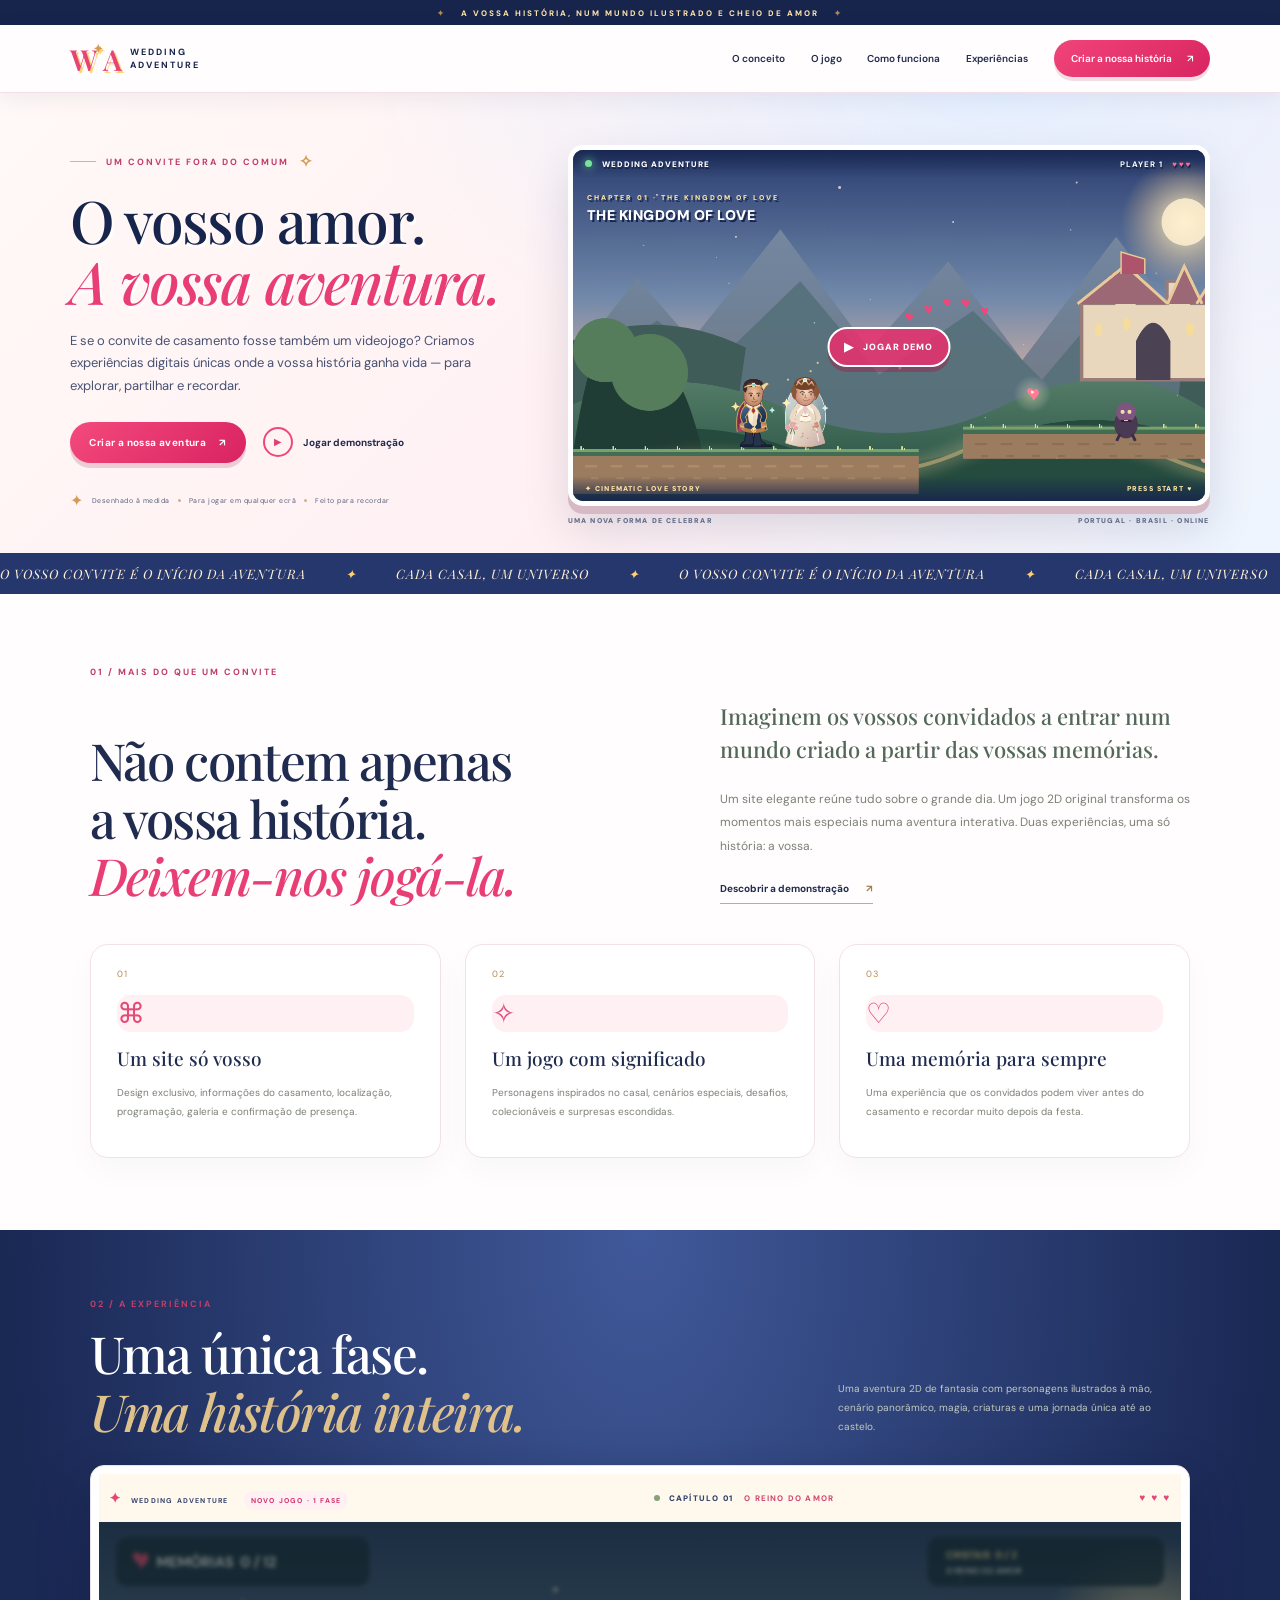
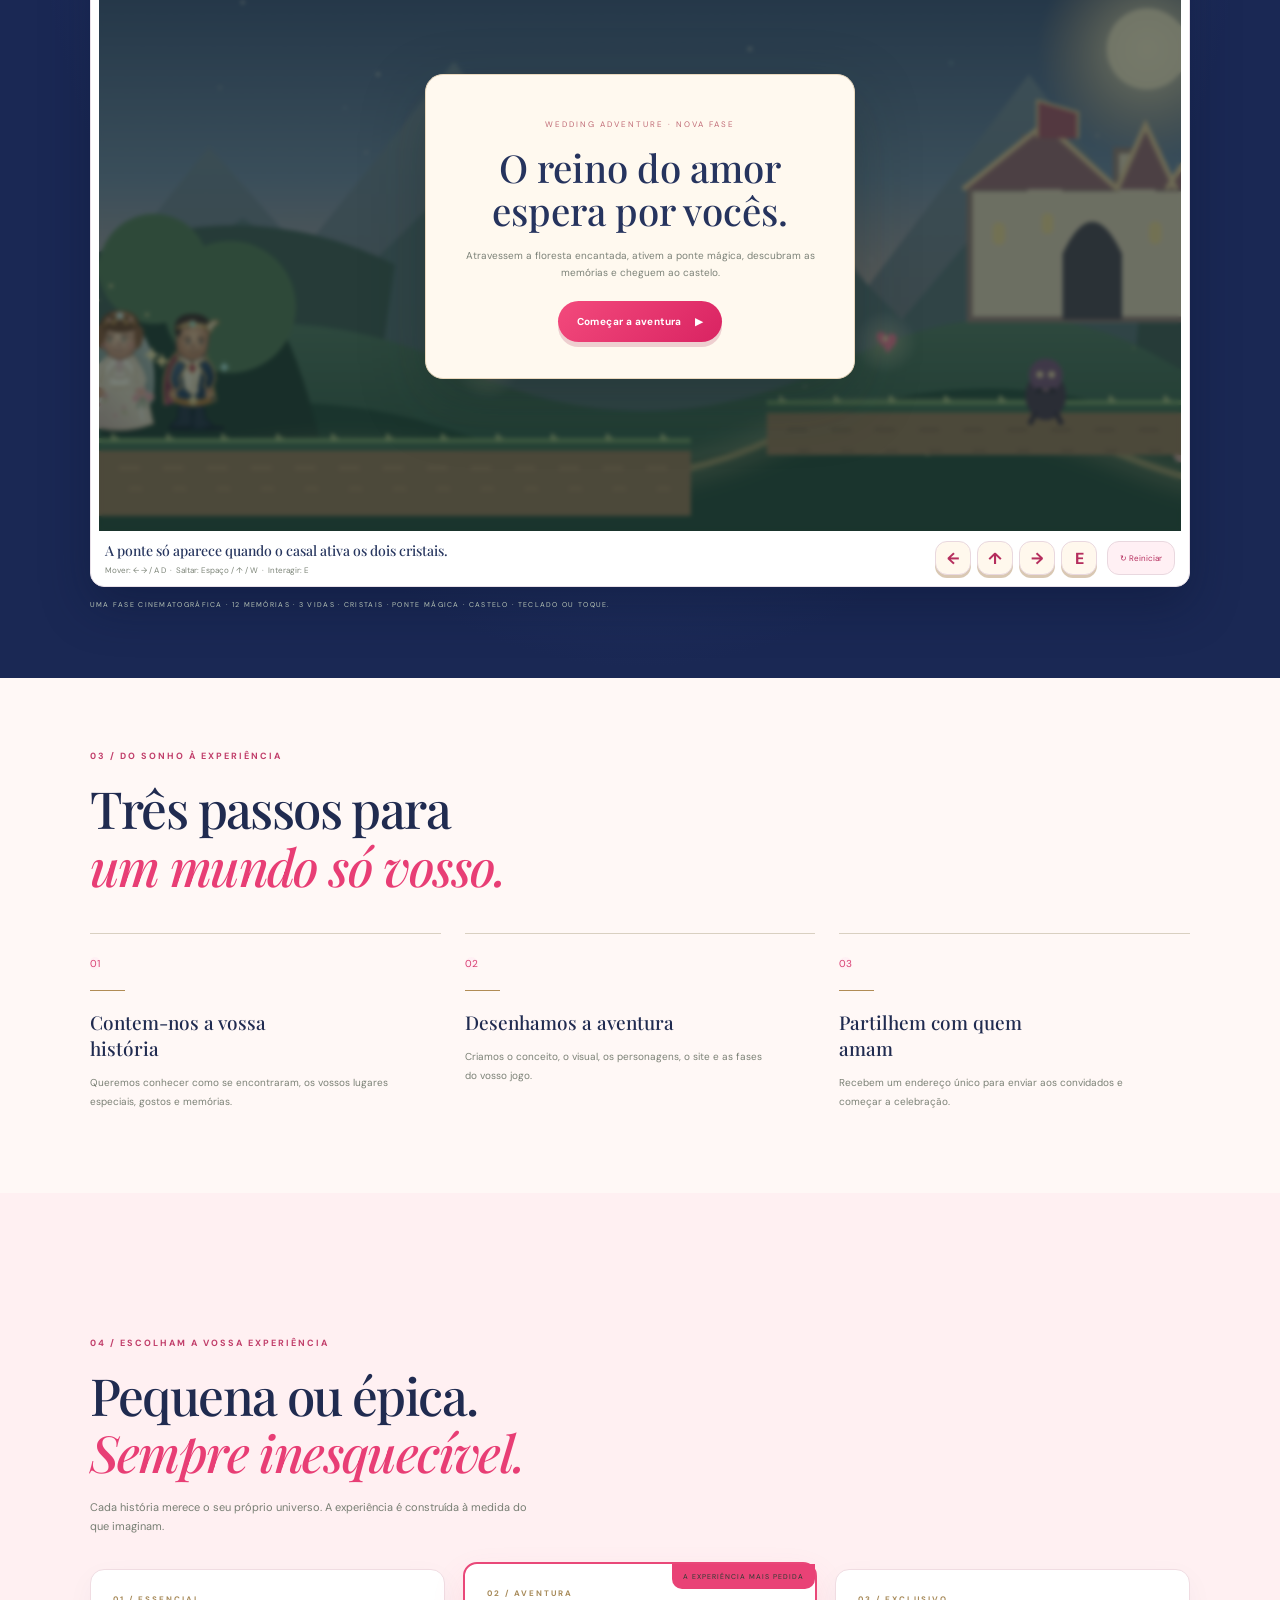
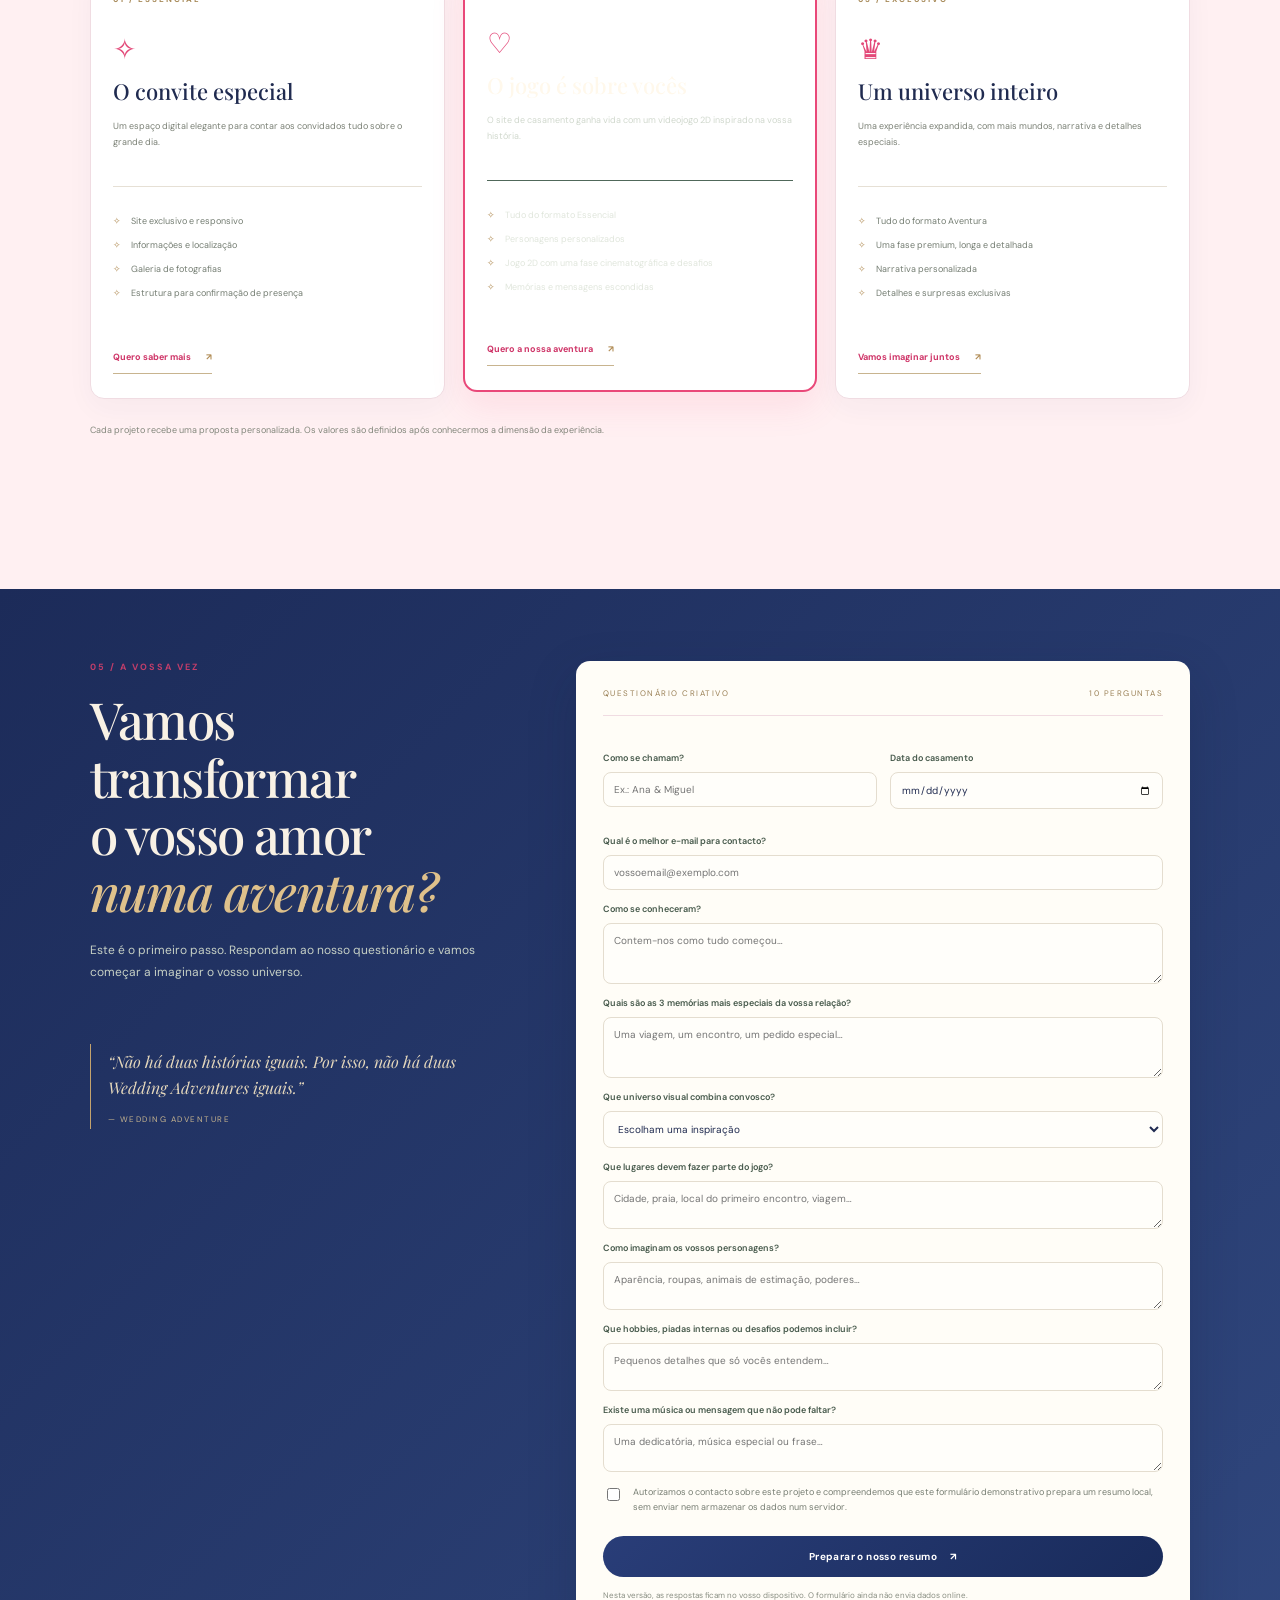
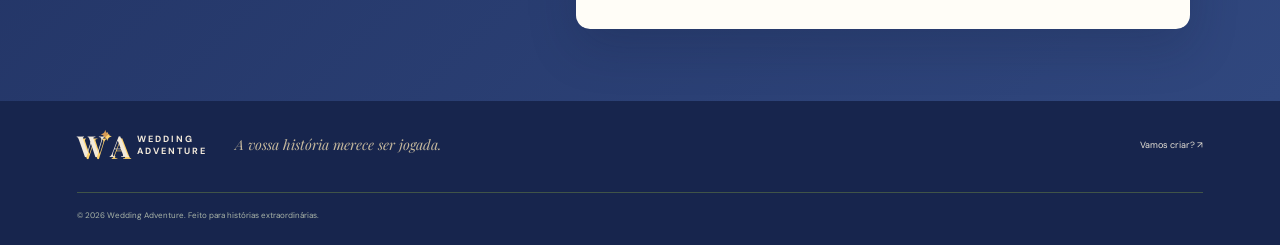
==== commit eb67fa30: "Bust cached assets so the rebuilt game is loaded" ====
--- a/index.html
+++ b/index.html
@@ -7,7 +7,7 @@
 <title>Wedding Adventure — O amor é a maior aventura</title>
 <link rel="preconnect" href="https://fonts.googleapis.com"><link rel="preconnect" href="https://fonts.gstatic.com" crossorigin>
 <link href="https://fonts.googleapis.com/css2?family=DM+Sans:wght@400;500;600;700&family=Playfair+Display:ital,wght@0,500;0,600;0,700;1,500;1,600&display=swap" rel="stylesheet">
-<link rel="stylesheet" href="styles.css?v=fantasy-art-2">
+<link rel="stylesheet" href="styles.css?v=rebuild-20261116-3">
 </head>
 <body>
 <div class="announcement"><span>✦</span> A VOSSA HISTÓRIA, NUM MUNDO ILUSTRADO E CHEIO DE AMOR <span>✦</span></div>
@@ -56,5 +56,5 @@
 <button class="button button-dark submit-button" type="submit">Preparar o nosso resumo <span>↗</span></button><p class="form-note">Nesta versão, as respostas ficam no vosso dispositivo. O formulário ainda não envia dados online.</p><div id="form-result" class="form-result" hidden aria-live="polite"></div></form></div></section>
 </main>
 <footer><a class="brand footer-brand" href="#inicio"><span class="brand-symbol">W<span>✦</span>A</span><span class="brand-name">WEDDING<br>ADVENTURE</span></a><p>A vossa história merece ser jogada.</p><a href="#criar">Vamos criar? ↗</a><small>© <span id="year"></span> Wedding Adventure. Feito para histórias extraordinárias.</small></footer>
-<script src="script.js?v=fantasy-art-2"></script>
+<script src="script.js?v=rebuild-20261116-3"></script>
 </body></html>
--- a/styles.css
+++ b/styles.css
@@ -1,4 +1,4 @@
-:root{--night:#172b26;--forest:#244137;--forest2:#355747;--cream:#f5f0e6;--paper:#fffdf7;--gold:#d8b77d;--gold2:#b99154;--sage:#aab99e;--rose:#c8877c;--ink:#263b32;--muted:#7e8579;--line:#e5ddce}*{box-sizing:border-box}html{scroll-behavior:smooth;scroll-padding-top:90px}body{margin:0;background:var(--cream);color:var(--ink);font-family:"DM Sans",sans-serif}a{color:inherit;text-decoration:none}button,input,textarea,select{font:inherit}.announcement{height:28px;background:var(--night);color:#d9c59e;display:flex;align-items:center;justify-content:center;gap:15px;font-size:8px;letter-spacing:2px}.announcement span{color:#b38c55}.site-header{height:82px;padding:0 7vw;display:flex;align-items:center;justify-content:space-between;background:var(--paper);position:sticky;top:0;z-index:20;border-bottom:1px solid #eae3d7}.brand{display:flex;align-items:center;gap:12px}.brand-symbol{font:600 29px "Playfair Display",serif;letter-spacing:-4px;color:var(--forest)}.brand-symbol span{font-size:12px;color:var(--gold2);vertical-align:top;letter-spacing:0}.brand-name{font-size:9px;line-height:1.35;letter-spacing:2px;font-weight:700}.nav{display:flex;align-items:center;gap:32px;font-size:11px;font-weight:600}.nav>a:not(.nav-cta):hover{color:var(--gold2)}.nav-cta{background:var(--forest);color:#fff;padding:14px 18px}.nav-cta span,.button span{margin-left:13px}.menu-toggle{display:none;background:none;border:0;font-size:24px;color:var(--forest)}.hero{min-height:640px;padding:74px 7vw 35px;display:grid;grid-template-columns:.92fr 1.08fr;gap:5vw;align-items:center;overflow:hidden;background:radial-gradient(ellipse at 0 0,#fffdf8 0,transparent 60%),var(--cream)}.hero-copy{max-width:570px;position:relative;z-index:2}.eyebrow,.section-kicker{font-size:9px;font-weight:700;letter-spacing:2px;color:#98794e}.eyebrow{display:flex;align-items:center;gap:10px}.eyebrow-line{width:26px;height:1px;background:var(--gold2)}.eyebrow-star{font-size:16px;color:var(--gold2)}h1,h2,h3,p{margin-top:0}h1,h2{font-family:"Playfair Display",serif;font-weight:500;letter-spacing:-1.6px}h1{font-size:clamp(48px,5.3vw,76px);line-height:1.04;margin:25px 0}h1 em,h2 em{color:var(--gold2);font-weight:500} .hero-lead{font-size:14px;line-height:1.95;color:#71796f;max-width:455px}.hero-actions{display:flex;align-items:center;gap:25px;margin-top:33px}.button{display:inline-flex;align-items:center;justify-content:center;padding:16px 22px;border:0;cursor:pointer;font-size:10px;font-weight:700;letter-spacing:.4px;transition:transform .2s,background .2s}.button:hover{transform:translateY(-2px)}.button-gold{background:var(--gold);color:#25382e}.button-gold:hover{background:#e4c992}.button-dark{background:var(--forest);color:#fff}.play-link{display:flex;align-items:center;gap:10px;font-size:10px;font-weight:700}.play-icon{width:30px;height:30px;border:1px solid #c8b58f;border-radius:50%;display:grid;place-items:center;color:#98794e;font-size:9px}.hero-proof{display:flex;align-items:center;gap:11px;margin-top:55px;font-size:8px;letter-spacing:.5px;color:#81867a}.hero-proof>span{color:var(--gold2);font-size:16px}.hero-proof i{height:3px;width:3px;border-radius:50%;background:#c7b58e}.hero-visual{min-width:0}.hero-image-frame{height:455px;position:relative;overflow:hidden;background:#d9e2d3;box-shadow:0 25px 65px #263b321b}.hero-scene-sky{position:absolute;inset:0;background:linear-gradient(180deg,#a9c4bd 0%,#d5d9c1 54%,#e5cba5 100%)}.hero-moon{position:absolute;right:16%;top:11%;width:78px;height:78px;border-radius:50%;background:#f6e3b9;box-shadow:0 0 55px #f8e9c5aa}.hero-cloud{position:absolute;width:100px;height:24px;border-radius:30px;background:#fff8e8;opacity:.72}.hero-cloud:before,.hero-cloud:after{content:"";position:absolute;border-radius:50%;background:inherit}.hero-cloud:before{width:39px;height:39px;left:15px;top:-17px}.hero-cloud:after{width:31px;height:31px;right:15px;top:-12px}.cloud-a{left:13%;top:24%}.cloud-b{right:12%;top:37%;transform:scale(.7)}.hero-mountain{position:absolute;bottom:0;width:120%;border-radius:50% 50% 0 0}.mountain-a{height:57%;left:-19%;background:#8ea993;transform:rotate(-8deg);bottom:6%}.mountain-b{height:47%;right:-28%;background:#547b69;transform:rotate(8deg);bottom:-2%}.hero-castle{position:absolute;bottom:30%;left:64%;width:150px;height:170px;z-index:2}.castle-main{position:absolute;bottom:0;left:22px;width:108px;height:91px;background:#f1dfbd;border:5px solid #c8ae83;border-bottom:0}.castle-main:before{content:"";position:absolute;top:-31px;left:-7px;border-left:56px solid transparent;border-right:56px solid transparent;border-bottom:32px solid #a96f67}.castle-main:after{content:"";position:absolute;bottom:0;left:38px;width:25px;height:47px;border-radius:15px 15px 0 0;background:#795e50}.castle-tower{position:absolute;bottom:84px;width:37px;height:85px;background:#f2e2c4;border:4px solid #c8ae83;border-bottom:0}.castle-tower:before{content:"";position:absolute;top:-25px;left:-5px;border-left:20px solid transparent;border-right:20px solid transparent;border-bottom:25px solid #ad766d}.tower-a{left:9px}.tower-b{right:4px;height:103px}.castle-flag{position:absolute;z-index:3;top:-26px;right:14px;color:#a96f67;font-size:19px}.hero-bridge{position:absolute;bottom:-12%;left:8%;width:120%;height:28%;background:#d9c49f;border-radius:50%;transform:rotate(-10deg);z-index:3}.hero-avatar{position:absolute;z-index:4;bottom:14%;left:24%;width:31px;height:65px;animation:avatarBob 2.6s ease-in-out infinite}.hero-avatar.avatar-b{left:31%;bottom:15%;animation-delay:.4s}.avatar-head{position:absolute;top:0;left:5px;width:22px;height:24px;border-radius:50%;background:#dba982;box-shadow:0 -7px 0 -1px #533e36}.avatar-body{position:absolute;bottom:0;left:0;width:31px;height:43px;border-radius:13px 13px 3px 3px;background:#f1e5d1;box-shadow:inset 0 -8px #c5a47b}.avatar-b .avatar-body{background:#334c43;box-shadow:inset 0 -8px #24382f}.avatar-b .avatar-head{box-shadow:0 -8px 0 -1px #4a3028}.hero-visual-label{position:absolute;z-index:5;bottom:22px;left:25px;color:#fff;display:flex;flex-direction:column;gap:6px;text-shadow:0 2px 8px #20382d88}.hero-visual-label small{font-size:8px;letter-spacing:2px;color:#f0d7a7}.hero-visual-label strong{font:500 25px "Playfair Display",serif}.hero-visual-label span{font-size:9px;color:#f4efe2}.floating-tag{position:absolute;z-index:6;background:#fffaf0;color:#435b4b;padding:10px 13px;font-size:8px;font-weight:700;letter-spacing:1px;box-shadow:0 6px 22px #20382d20}.tag-one{top:20px;left:20px;transform:rotate(-4deg)}.tag-two{right:18px;bottom:29%;transform:rotate(4deg)}.visual-caption{display:flex;justify-content:space-between;margin-top:14px;font-size:8px;letter-spacing:1.4px;color:#8b8e80}.marquee{background:var(--forest);color:#e8d7b5;overflow:hidden;white-space:nowrap;padding:17px 0;font:italic 15px "Playfair Display",serif;letter-spacing:1px}.marquee div{min-width:max-content;animation:marquee 35s linear infinite}.marquee span{padding:0 35px;color:var(--gold)}@keyframes marquee{to{transform:translateX(-35%)}}@keyframes avatarBob{50%{transform:translateY(-5px)}}.section-wrap{padding:105px 9vw}.intro{background:var(--paper)}.intro-grid{display:grid;grid-template-columns:1fr .85fr;gap:8vw;align-items:end;margin:28px 0 65px}.intro h2,.process h2,.pricing h2,.game-heading h2,.form-aside h2{font-size:clamp(40px,4.6vw,60px);line-height:1.12;margin:0}.large-copy{font:500 22px/1.5 "Playfair Display",serif;color:#52685a}.intro-grid p:not(.large-copy){font-size:12px;line-height:1.95;color:#7b8176}.underlined-link{display:inline-block;margin-top:12px;padding-bottom:8px;border-bottom:1px solid #c7ad7d;font-size:10px;font-weight:700}.underlined-link span{margin-left:15px;color:#a17d48}.feature-grid{display:grid;grid-template-columns:repeat(3,1fr);gap:35px}.feature{border-top:1px solid var(--line);padding:20px 15px 0 0}.feature-index{font-size:9px;color:#b18c55;letter-spacing:1px}.feature-icon{font-size:28px;color:#b18c55;margin:22px 0}.feature h3,.steps h3{font:500 22px "Playfair Display",serif;margin-bottom:12px}.feature p,.steps p{font-size:11px;line-height:1.9;color:#7b8176;max-width:300px}.game-section{padding:100px 8vw;background:radial-gradient(ellipse at 50% 0,#345849 0%,#1c352d 62%,#172b26 100%);color:#f8f1e5}.section-kicker-light{color:#d2b77f}.game-heading{display:flex;justify-content:space-between;align-items:end;margin-bottom:37px}.game-heading h2{margin-top:22px}.game-heading h2 em,.form-aside h2 em{color:#dfc18b}.game-heading>p{width:32%;font-size:11px;line-height:1.9;color:#c1cabe;margin:0 0 4px}.game-window{background:#f9f4e9;padding:12px;box-shadow:0 25px 80px #07150f88}.game-bar{height:37px;display:flex;align-items:center;justify-content:space-between;padding:0 10px;color:#536457;font-size:8px;letter-spacing:1.2px}.game-brand{font-weight:700}.game-brand-icon{color:#b58d4f;font-size:14px;margin-right:6px}.demo-pill{margin-left:12px;background:#e7eadf;padding:5px 7px;color:#76846f;font-size:7px}.game-status{font-size:8px}.game-status b{margin-left:8px;color:#9b7a4c}.status-dot{display:inline-block;width:6px;height:6px;background:#83a17b;border-radius:50%;margin-right:6px}.game-lives{color:#b87371;letter-spacing:3px}.game-stage{position:relative;background:#b9d0c4;overflow:hidden}.game-stage canvas{display:block;width:100%;height:auto;aspect-ratio:960/500;image-rendering:auto}.game-overlay{position:absolute;inset:0;display:grid;place-items:center;background:#142b25a6;transition:opacity .35s,visibility .35s}.game-overlay.hidden{opacity:0;visibility:hidden;pointer-events:none}.overlay-card{width:min(360px,86%);padding:30px 25px;background:#fff9ed;color:var(--ink);text-align:center;box-shadow:0 20px 50px #0a2018aa}.overlay-kicker{font-size:8px;letter-spacing:2px;color:#9b7a4c}.overlay-card h3{font:500 34px/1.1 "Playfair Display",serif;margin:14px 0}.overlay-card p{font-size:10px;line-height:1.7;color:#7c8278}.overlay-card .button{margin-top:10px}.game-hud{height:32px;display:flex;align-items:center;justify-content:space-between;padding:0 10px;color:#718071;font-size:7px;letter-spacing:1.2px}.game-hud b{color:#a57d49;margin-left:7px}.game-toolbar{display:flex;align-items:center;gap:15px;padding:15px 8px 4px;color:var(--ink)}.game-instructions{display:flex;flex-direction:column;gap:5px;margin-right:auto}.game-instructions strong{font:500 15px "Playfair Display",serif}.game-instructions small{font-size:9px;color:#7d8579}.mobile-controls{display:flex;gap:6px}.mobile-controls button,.restart-button{height:35px;min-width:38px;border:1px solid #dcd3c2;background:transparent;color:#365345;cursor:pointer;font-size:16px;touch-action:none}.mobile-controls button:active{background:#e5dfd1}.restart-button{padding:0 12px;font-size:9px}.game-note{font-size:8px;letter-spacing:1.3px;color:#b6c3b6;margin:17px 0 0}.process{background:var(--cream)}.process h2,.pricing h2{margin:24px 0 58px}.steps{display:grid;grid-template-columns:repeat(3,1fr);gap:40px}.steps article{border-top:1px solid #d9d0c1;padding-top:17px}.steps article>span{font-size:10px;color:#b18c55}.step-line{height:1px;width:35px;background:#b18c55;margin:18px 0}.steps h3{max-width:240px}.pricing{background:#ebe5d9;padding:100px 0}.pricing-intro{font-size:12px;line-height:1.8;color:#777e73;max-width:440px;margin:-34px 0 42px}.price-grid{display:grid;grid-template-columns:repeat(3,1fr);gap:14px}.price-card{background:#fffdf7;padding:30px 26px;min-height:405px;display:flex;flex-direction:column;position:relative}.price-featured{background:#29473a;color:#fff8eb;transform:translateY(-9px);box-shadow:0 16px 35px #243b3022}.featured-ribbon{position:absolute;right:0;top:0;background:var(--gold);color:#293c31;padding:8px 11px;font-size:7px;letter-spacing:1px}.price-label{font-size:8px;letter-spacing:2px;color:#a78a59;font-weight:700}.price-symbol{font:28px "Playfair Display",serif;color:#b18c55;margin:25px 0 10px}.price-card h3{font:500 25px "Playfair Display",serif;margin:0 0 12px}.price-card>p{font-size:10px;line-height:1.8;color:#7b8176;min-height:54px}.price-featured>p{color:#d0d8cd}.price-card ul{list-style:none;padding:16px 0;margin:5px 0 22px;border-top:1px solid #e6e0d5}.price-featured ul{border-color:#50685a}.price-card li{font-size:10px;color:#747d72;margin:12px 0}.price-featured li{color:#e0e6dc}.price-card li:before{content:"✧";color:#b18c55;margin-right:10px}.price-link{margin-top:auto;padding-bottom:10px;border-bottom:1px solid #c8b48f;font-size:9px;font-weight:700;align-self:flex-start}.price-link span{margin-left:13px;color:#b18c55}.price-disclaimer{font-size:9px;color:#83877c;margin-top:25px}.form-section{background:#29473a;padding:100px 8vw}.form-layout{max-width:1120px;margin:auto;display:grid;grid-template-columns:.8fr 1.2fr;gap:8vw;align-items:start}.form-aside{color:#f8f1e5;position:sticky;top:115px}.form-aside h2{font-size:clamp(39px,4vw,53px);margin:25px 0}.form-aside>p{font-size:12px;line-height:1.9;color:#c6d0c5}.aside-quote{margin-top:60px;border-left:1px solid #c4a36d;padding:5px 0 5px 17px;font:italic 16px/1.6 "Playfair Display",serif;color:#e4d7bc}.aside-quote span{display:block;font:8px "DM Sans",sans-serif;letter-spacing:1.5px;margin-top:14px;color:#c5b38f}.couple-form{background:#fffdf7;padding:35px;color:var(--ink)}.form-progress{display:flex;justify-content:space-between;border-bottom:1px solid var(--line);padding-bottom:17px;margin-bottom:23px;color:#9a8056;font-size:8px;letter-spacing:1.5px}.couple-form label{display:block;font-size:10px;font-weight:600;margin:16px 0;color:#46594b}.field-row{display:grid;grid-template-columns:1fr 1fr;gap:13px}.couple-form input:not([type=checkbox]),.couple-form textarea,.couple-form select{display:block;width:100%;margin-top:8px;border:1px solid #e4ddcf;background:#fffefa;padding:12px;font:11px "DM Sans",sans-serif;color:var(--ink);outline:none;border-radius:0}.couple-form input:focus,.couple-form textarea:focus,.couple-form select:focus{border-color:#b49a6b}.couple-form textarea{resize:vertical}.consent{display:flex!important;gap:10px;align-items:flex-start;font-weight:400!important;line-height:1.6}.consent input{margin-top:3px;accent-color:var(--forest)}.consent span{font-size:9px;color:#777e73}.submit-button{width:100%;margin-top:9px}.form-note{font-size:8px;line-height:1.6;color:#898e82;margin:12px 0 0}.form-result{margin-top:16px;padding:14px;background:#e9efe6;font-size:11px;line-height:1.7}.form-result button{margin-top:10px;border:0;background:var(--forest);color:white;padding:10px 14px;cursor:pointer}footer{background:#172b26;color:#e9e4d8;padding:32px 7vw;display:flex;align-items:center;gap:28px;flex-wrap:wrap}.footer-brand .brand-symbol,.footer-brand .brand-name{color:#f3eadb}footer p{font:italic 14px "Playfair Display",serif;margin:0 auto 0 0;color:#c6b99e}footer>a:not(.brand){font-size:9px}footer small{width:100%;border-top:1px solid #405448;padding-top:17px;font-size:8px;color:#aab5a8}
+:root{--night:#172b26;--forest:#244137;--forest2:#355747;--cream:#f5f0e6;--paper:#fffdf7;--gold:#d8b77d;--gold2:#b99154;--sage:#aab99e;--rose:#c8877c;--ink:#263b32;--muted:#7e8579;--line:#e5ddce}*{box-sizing:border-box}html{scroll-behavior:smooth;scroll-padding-top:90px}body{margin:0;background:var(--cream);color:var(--ink);font-family:"DM Sans",sans-serif}a{color:inherit;text-decoration:none}button,input,textarea,select{font:inherit}.announcement{height:28px;background:var(--night);color:#d9c59e;display:flex;align-items:center;justify-content:center;gap:15px;font-size:8px;letter-spacing:2px}.announcement span{color:#b38c55}.site-header{height:82px;padding:0 7vw;display:flex;align-items:center;justify-content:space-between;background:var(--paper);position:sticky;top:0;z-index:20;border-bottom:1px solid #eae3d7}.brand{display:flex;align-items:center;gap:12px}.brand-symbol{font:600 29px "Playfair Display",serif;letter-spacing:-4px;color:var(--forest)}.brand-symbol span{font-size:12px;color:var(--gold2);vertical-align:top;letter-spacing:0}.brand-name{font-size:9px;line-height:1.35;letter-spacing:2px;font-weight:700}.nav{display:flex;align-items:center;gap:32px;font-size:11px;font-weight:600}.nav>a:not(.nav-cta):hover{color:var(--gold2)}.nav-cta{background:var(--forest);color:#fff;padding:14px 18px}.nav-cta span,.button span{margin-left:13px}.menu-toggle{display:none;background:none;border:0;font-size:24px;color:var(--forest)}.hero{min-height:640px;padding:74px 7vw 35px;display:grid;grid-template-columns:.92fr 1.08fr;gap:5vw;align-items:center;overflow:hidden;background:radial-gradient(ellipse at 0 0,#fffdf8 0,transparent 60%),var(--cream)}.hero-copy{max-width:570px;position:relative;z-index:2}.eyebrow,.section-kicker{font-size:9px;font-weight:700;letter-spacing:2px;color:#98794e}.eyebrow{display:flex;align-items:center;gap:10px}.eyebrow-line{width:26px;height:1px;background:var(--gold2)}.eyebrow-star{font-size:16px;color:var(--gold2)}h1,h2,h3,p{margin-top:0}h1,h2{font-family:"Playfair Display",serif;font-weight:500;letter-spacing:-1.6px}h1{font-size:clamp(48px,5.3vw,76px);line-height:1.04;margin:25px 0}h1 em,h2 em{color:var(--gold2);font-weight:500} .hero-lead{font-size:14px;line-height:1.95;color:#71796f;max-width:455px}.hero-actions{display:flex;align-items:center;gap:25px;margin-top:33px}.button{display:inline-flex;align-items:center;justify-content:center;padding:16px 22px;border:0;cursor:pointer;font-size:10px;font-weight:700;letter-spacing:.4px;transition:transform .2s,background .2s}.button:hover{transform:translateY(-2px)}.button-gold{background:var(--gold);color:#25382e}.button-gold:hover{background:#e4c992}.button-dark{background:var(--forest);color:#fff}.play-link{display:flex;align-items:center;gap:10px;font-size:10px;font-weight:700}.play-icon{width:30px;height:30px;border:1px solid #c8b58f;border-radius:50%;display:grid;place-items:center;color:#98794e;font-size:9px}.hero-proof{display:flex;align-items:center;gap:11px;margin-top:55px;font-size:8px;letter-spacing:.5px;color:#81867a}.hero-proof>span{color:var(--gold2);font-size:16px}.hero-proof i{height:3px;width:3px;border-radius:50%;background:#c7b58e}.hero-visual{min-width:0}.hero-image-frame{height:455px;position:relative;overflow:hidden;background:#d9e2d3;box-shadow:0 25px 65px #263b321b}.hero-scene-sky{position:absolute;inset:0;background:linear-gradient(180deg,#a9c4bd 0%,#d5d9c1 54%,#e5cba5 100%)}.hero-moon{position:absolute;right:16%;top:11%;width:78px;height:78px;border-radius:50%;background:#f6e3b9;box-shadow:0 0 55px #f8e9c5aa}.hero-cloud{position:absolute;width:100px;height:24px;border-radius:30px;background:#fff8e8;opacity:.72}.hero-cloud:before,.hero-cloud:after{content:"";position:absolute;border-radius:50%;background:inherit}.hero-cloud:before{width:39px;height:39px;left:15px;top:-17px}.hero-cloud:after{width:31px;height:31px;right:15px;top:-12px}.cloud-a{left:13%;top:24%}.cloud-b{right:12%;top:37%;transform:scale(.7)}.hero-mountain{position:absolute;bottom:0;width:120%;border-radius:50% 50% 0 0}.mountain-a{height:57%;left:-19%;background:#8ea993;transform:rotate(-8deg);bottom:6%}.mountain-b{height:47%;right:-28%;background:#547b69;transform:rotate(8deg);bottom:-2%}.hero-castle{position:absolute;bottom:30%;left:64%;width:150px;height:170px;z-index:2}.castle-main{position:absolute;bottom:0;left:22px;width:108px;height:91px;background:#f1dfbd;border:5px solid #c8ae83;border-bottom:0}.castle-main:before{content:"";position:absolute;top:-31px;left:-7px;border-left:56px solid transparent;border-right:56px solid transparent;border-bottom:32px solid #a96f67}.castle-main:after{content:"";position:absolute;bottom:0;left:38px;width:25px;height:47px;border-radius:15px 15px 0 0;background:#795e50}.castle-tower{position:absolute;bottom:84px;width:37px;height:85px;background:#f2e2c4;border:4px solid #c8ae83;border-bottom:0}.castle-tower:before{content:"";position:absolute;top:-25px;left:-5px;border-left:20px solid transparent;border-right:20px solid transparent;border-bottom:25px solid #ad766d}.tower-a{left:9px}.tower-b{right:4px;height:103px}.castle-flag{position:absolute;z-index:3;top:-26px;right:14px;color:#a96f67;font-size:19px}.hero-bridge{position:absolute;bottom:-12%;left:8%;width:120%;height:28%;background:#d9c49f;border-radius:50%;transform:rotate(-10deg);z-index:3}.hero-avatar{position:absolute;z-index:4;bottom:14%;left:24%;width:31px;height:65px;animation:avatarBob 2.6s ease-in-out infinite}.hero-avatar.avatar-b{left:31%;bottom:15%;animation-delay:.4s}.avatar-head{position:absolute;top:0;left:5px;width:22px;height:24px;border-radius:50%;background:#dba982;box-shadow:0 -7px 0 -1px #533e36}.avatar-body{position:absolute;bottom:0;left:0;width:31px;height:43px;border-radius:13px 13px 3px 3px;background:#f1e5d1;box-shadow:inset 0 -8px #c5a47b}.avatar-b .avatar-body{background:#334c43;box-shadow:inset 0 -8px #24382f}.avatar-b .avatar-head{box-shadow:0 -8px 0 -1px #4a3028}.hero-visual-label{position:absolute;z-index:5;bottom:22px;left:25px;color:#fff;display:flex;flex-direction:column;gap:6px;text-shadow:0 2px 8px #20382d88}.hero-visual-label small{font-size:8px;letter-spacing:2px;color:#f0d7a7}.hero-visual-label strong{font:500 25px "Playfair Display",serif}.hero-visual-label span{font-size:9px;color:#f4efe2}.floating-tag{position:absolute;z-index:6;background:#fffaf0;color:#435b4b;padding:10px 13px;font-size:8px;font-weight:700;letter-spacing:1px;box-shadow:0 6px 22px #20382d20}.tag-one{top:20px;left:20px;transform:rotate(-4deg)}.tag-two{right:18px;bottom:29%;transform:rotate(4deg)}.visual-caption{display:flex;justify-content:space-between;margin-top:14px;font-size:8px;letter-spacing:1.4px;color:#8b8e80}.marquee{background:var(--forest);color:#e8d7b5;overflow:hidden;white-space:nowrap;padding:17px 0;font:italic 15px "Playfair Display",serif;letter-spacing:1px}.marquee div{min-width:max-content;animation:marquee 35s linear infinite}.marquee span{padding:0 35px;color:var(--gold)}@keyframes marquee{to{transform:translateX(-35%)}}@keyframes avatarBob{50%{transform:translateY(-5px)}}.section-wrap{padding:105px 9vw}.intro{background:var(--paper)}.intro-grid{display:grid;grid-template-columns:1fr .85fr;gap:8vw;align-items:end;margin:28px 0 65px}.intro h2,.process h2,.pricing h2,.game-heading h2,.form-aside h2{font-size:clamp(40px,4.6vw,60px);line-height:1.12;margin:0}.large-copy{font:500 22px/1.5 "Playfair Display",serif;color:#52685a}.intro-grid p:not(.large-copy){font-size:12px;line-height:1.95;color:#7b8176}.underlined-link{display:inline-block;margin-top:12px;padding-bottom:8px;border-bottom:1px solid #c7ad7d;font-size:10px;font-weight:700}.underlined-link span{margin-left:15px;color:#a17d48}.feature-grid{display:grid;grid-template-columns:repeat(3,1fr);gap:35px}.feature{border-top:1px solid var(--line);padding:20px 15px 0 0}.feature-index{font-size:9px;color:#b18c55;letter-spacing:1px}.feature-icon{font-size:28px;color:#b18c55;margin:22px 0}.feature h3,.steps h3{font:500 22px "Playfair Display",serif;margin-bottom:12px}.feature p,.steps p{font-size:11px;line-height:1.9;color:#7b8176;max-width:300px}.game-section{padding:100px 8vw;background:radial-gradient(ellipse at 50% 0,#345849 0%,#1c352d 62%,#172b26 100%);color:#f8f1e5}.section-kicker-light{color:#d2b77f}.game-heading{display:flex;justify-content:space-between;align-items:end;margin-bottom:37px}.game-heading h2{margin-top:22px}.game-heading h2 em,.form-aside h2 em{color:#dfc18b}.game-heading>p{width:32%;font-size:11px;line-height:1.9;color:#c1cabe;margin:0 0 4px}.game-window{background:#f9f4e9;padding:12px;box-shadow:0 25px 80px #07150f88}.game-bar{height:37px;display:flex;align-items:center;justify-content:space-between;padding:0 10px;color:#536457;font-size:8px;letter-spacing:1.2px}.game-brand{font-weight:700}.game-brand-icon{color:#b58d4f;font-size:14px;margin-right:6px}.demo-pill{margin-left:12px;background:#e7eadf;padding:5px 7px;color:#76846f;font-size:7px}.game-status{font-size:8px}.game-status b{margin-left:8px;color:#9b7a4c}.status-dot{display:inline-block;width:6px;height:6px;background:#83a17b;border-radius:50%;margin-right:6px}.game-lives{color:#b87371;letter-spacing:3px}.game-stage{position:relative;background:#b9d0c4;overflow:hidden}.game-stage canvas{display:block;width:100%;height:auto;aspect-ratio:16/9;image-rendering:auto}.game-overlay{position:absolute;inset:0;display:grid;place-items:center;background:#142b25a6;transition:opacity .35s,visibility .35s}.game-overlay.hidden{opacity:0;visibility:hidden;pointer-events:none}.overlay-card{width:min(360px,86%);padding:30px 25px;background:#fff9ed;color:var(--ink);text-align:center;box-shadow:0 20px 50px #0a2018aa}.overlay-kicker{font-size:8px;letter-spacing:2px;color:#9b7a4c}.overlay-card h3{font:500 34px/1.1 "Playfair Display",serif;margin:14px 0}.overlay-card p{font-size:10px;line-height:1.7;color:#7c8278}.overlay-card .button{margin-top:10px}.game-hud{height:32px;display:flex;align-items:center;justify-content:space-between;padding:0 10px;color:#718071;font-size:7px;letter-spacing:1.2px}.game-hud b{color:#a57d49;margin-left:7px}.game-toolbar{display:flex;align-items:center;gap:15px;padding:15px 8px 4px;color:var(--ink)}.game-instructions{display:flex;flex-direction:column;gap:5px;margin-right:auto}.game-instructions strong{font:500 15px "Playfair Display",serif}.game-instructions small{font-size:9px;color:#7d8579}.mobile-controls{display:flex;gap:6px}.mobile-controls button,.restart-button{height:35px;min-width:38px;border:1px solid #dcd3c2;background:transparent;color:#365345;cursor:pointer;font-size:16px;touch-action:none}.mobile-controls button:active{background:#e5dfd1}.restart-button{padding:0 12px;font-size:9px}.game-note{font-size:8px;letter-spacing:1.3px;color:#b6c3b6;margin:17px 0 0}.process{background:var(--cream)}.process h2,.pricing h2{margin:24px 0 58px}.steps{display:grid;grid-template-columns:repeat(3,1fr);gap:40px}.steps article{border-top:1px solid #d9d0c1;padding-top:17px}.steps article>span{font-size:10px;color:#b18c55}.step-line{height:1px;width:35px;background:#b18c55;margin:18px 0}.steps h3{max-width:240px}.pricing{background:#ebe5d9;padding:100px 0}.pricing-intro{font-size:12px;line-height:1.8;color:#777e73;max-width:440px;margin:-34px 0 42px}.price-grid{display:grid;grid-template-columns:repeat(3,1fr);gap:14px}.price-card{background:#fffdf7;padding:30px 26px;min-height:405px;display:flex;flex-direction:column;position:relative}.price-featured{background:#29473a;color:#fff8eb;transform:translateY(-9px);box-shadow:0 16px 35px #243b3022}.featured-ribbon{position:absolute;right:0;top:0;background:var(--gold);color:#293c31;padding:8px 11px;font-size:7px;letter-spacing:1px}.price-label{font-size:8px;letter-spacing:2px;color:#a78a59;font-weight:700}.price-symbol{font:28px "Playfair Display",serif;color:#b18c55;margin:25px 0 10px}.price-card h3{font:500 25px "Playfair Display",serif;margin:0 0 12px}.price-card>p{font-size:10px;line-height:1.8;color:#7b8176;min-height:54px}.price-featured>p{color:#d0d8cd}.price-card ul{list-style:none;padding:16px 0;margin:5px 0 22px;border-top:1px solid #e6e0d5}.price-featured ul{border-color:#50685a}.price-card li{font-size:10px;color:#747d72;margin:12px 0}.price-featured li{color:#e0e6dc}.price-card li:before{content:"✧";color:#b18c55;margin-right:10px}.price-link{margin-top:auto;padding-bottom:10px;border-bottom:1px solid #c8b48f;font-size:9px;font-weight:700;align-self:flex-start}.price-link span{margin-left:13px;color:#b18c55}.price-disclaimer{font-size:9px;color:#83877c;margin-top:25px}.form-section{background:#29473a;padding:100px 8vw}.form-layout{max-width:1120px;margin:auto;display:grid;grid-template-columns:.8fr 1.2fr;gap:8vw;align-items:start}.form-aside{color:#f8f1e5;position:sticky;top:115px}.form-aside h2{font-size:clamp(39px,4vw,53px);margin:25px 0}.form-aside>p{font-size:12px;line-height:1.9;color:#c6d0c5}.aside-quote{margin-top:60px;border-left:1px solid #c4a36d;padding:5px 0 5px 17px;font:italic 16px/1.6 "Playfair Display",serif;color:#e4d7bc}.aside-quote span{display:block;font:8px "DM Sans",sans-serif;letter-spacing:1.5px;margin-top:14px;color:#c5b38f}.couple-form{background:#fffdf7;padding:35px;color:var(--ink)}.form-progress{display:flex;justify-content:space-between;border-bottom:1px solid var(--line);padding-bottom:17px;margin-bottom:23px;color:#9a8056;font-size:8px;letter-spacing:1.5px}.couple-form label{display:block;font-size:10px;font-weight:600;margin:16px 0;color:#46594b}.field-row{display:grid;grid-template-columns:1fr 1fr;gap:13px}.couple-form input:not([type=checkbox]),.couple-form textarea,.couple-form select{display:block;width:100%;margin-top:8px;border:1px solid #e4ddcf;background:#fffefa;padding:12px;font:11px "DM Sans",sans-serif;color:var(--ink);outline:none;border-radius:0}.couple-form input:focus,.couple-form textarea:focus,.couple-form select:focus{border-color:#b49a6b}.couple-form textarea{resize:vertical}.consent{display:flex!important;gap:10px;align-items:flex-start;font-weight:400!important;line-height:1.6}.consent input{margin-top:3px;accent-color:var(--forest)}.consent span{font-size:9px;color:#777e73}.submit-button{width:100%;margin-top:9px}.form-note{font-size:8px;line-height:1.6;color:#898e82;margin:12px 0 0}.form-result{margin-top:16px;padding:14px;background:#e9efe6;font-size:11px;line-height:1.7}.form-result button{margin-top:10px;border:0;background:var(--forest);color:white;padding:10px 14px;cursor:pointer}footer{background:#172b26;color:#e9e4d8;padding:32px 7vw;display:flex;align-items:center;gap:28px;flex-wrap:wrap}.footer-brand .brand-symbol,.footer-brand .brand-name{color:#f3eadb}footer p{font:italic 14px "Playfair Display",serif;margin:0 auto 0 0;color:#c6b99e}footer>a:not(.brand){font-size:9px}footer small{width:100%;border-top:1px solid #405448;padding-top:17px;font-size:8px;color:#aab5a8}
 @media(max-width:850px){.site-header{padding:0 6vw}.menu-toggle{display:block}.nav{display:none;position:absolute;top:82px;left:0;right:0;background:var(--paper);padding:23px 6vw;flex-direction:column;align-items:stretch;gap:20px;border-bottom:1px solid var(--line)}.nav.open{display:flex}.nav-cta{text-align:center}.hero{grid-template-columns:1fr;padding:58px 6vw 35px;gap:38px}.hero-copy{max-width:680px}.hero-visual{max-width:720px;width:100%;margin:auto}.hero-image-frame{height:400px}.hero-proof{margin-top:35px}.section-wrap{padding:78px 7vw}.intro-grid{grid-template-columns:1fr;gap:20px;margin-bottom:42px}.game-section{padding:78px 6vw}.game-heading{display:block}.game-heading>p{width:auto;max-width:470px;margin-top:22px}.steps{gap:22px}.price-grid{grid-template-columns:1fr;gap:14px}.price-card{min-height:0}.price-featured{transform:none}.form-section{padding:78px 6vw}.form-layout{grid-template-columns:1fr;gap:35px}.form-aside{position:static}.aside-quote{margin-top:30px}}
 @media(max-width:540px){.announcement{font-size:7px;letter-spacing:1px}.site-header{height:70px}.nav{top:70px}.hero{padding-top:48px}.hero h1{font-size:48px}.hero-image-frame{height:315px}.hero-proof{flex-wrap:wrap;line-height:1.7}.visual-caption{font-size:7px;letter-spacing:.8px}.section-wrap{padding:68px 7vw}.feature-grid,.steps{grid-template-columns:1fr;gap:25px}.feature{padding-bottom:8px}.feature-icon{margin:14px 0}.game-section{padding:65px 4vw}.game-heading h2{font-size:39px}.game-window{padding:7px}.game-bar{padding:0 4px;font-size:6px}.demo-pill{margin-left:4px}.game-status{font-size:6px}.game-hud{font-size:5px;padding:0 4px}.game-toolbar{flex-wrap:wrap;padding:12px 5px 3px}.game-instructions{width:100%}.mobile-controls{margin-right:auto}.game-note{font-size:7px;line-height:1.7}.field-row{grid-template-columns:1fr;gap:0}.couple-form{padding:21px}.form-aside h2{font-size:40px}footer{padding:28px 6vw;gap:16px}footer p{width:100%;order:3}footer small{order:4}}
 @media(prefers-reduced-motion:reduce){html{scroll-behavior:auto}*,*:before,*:after{animation:none!important;transition:none!important}}
